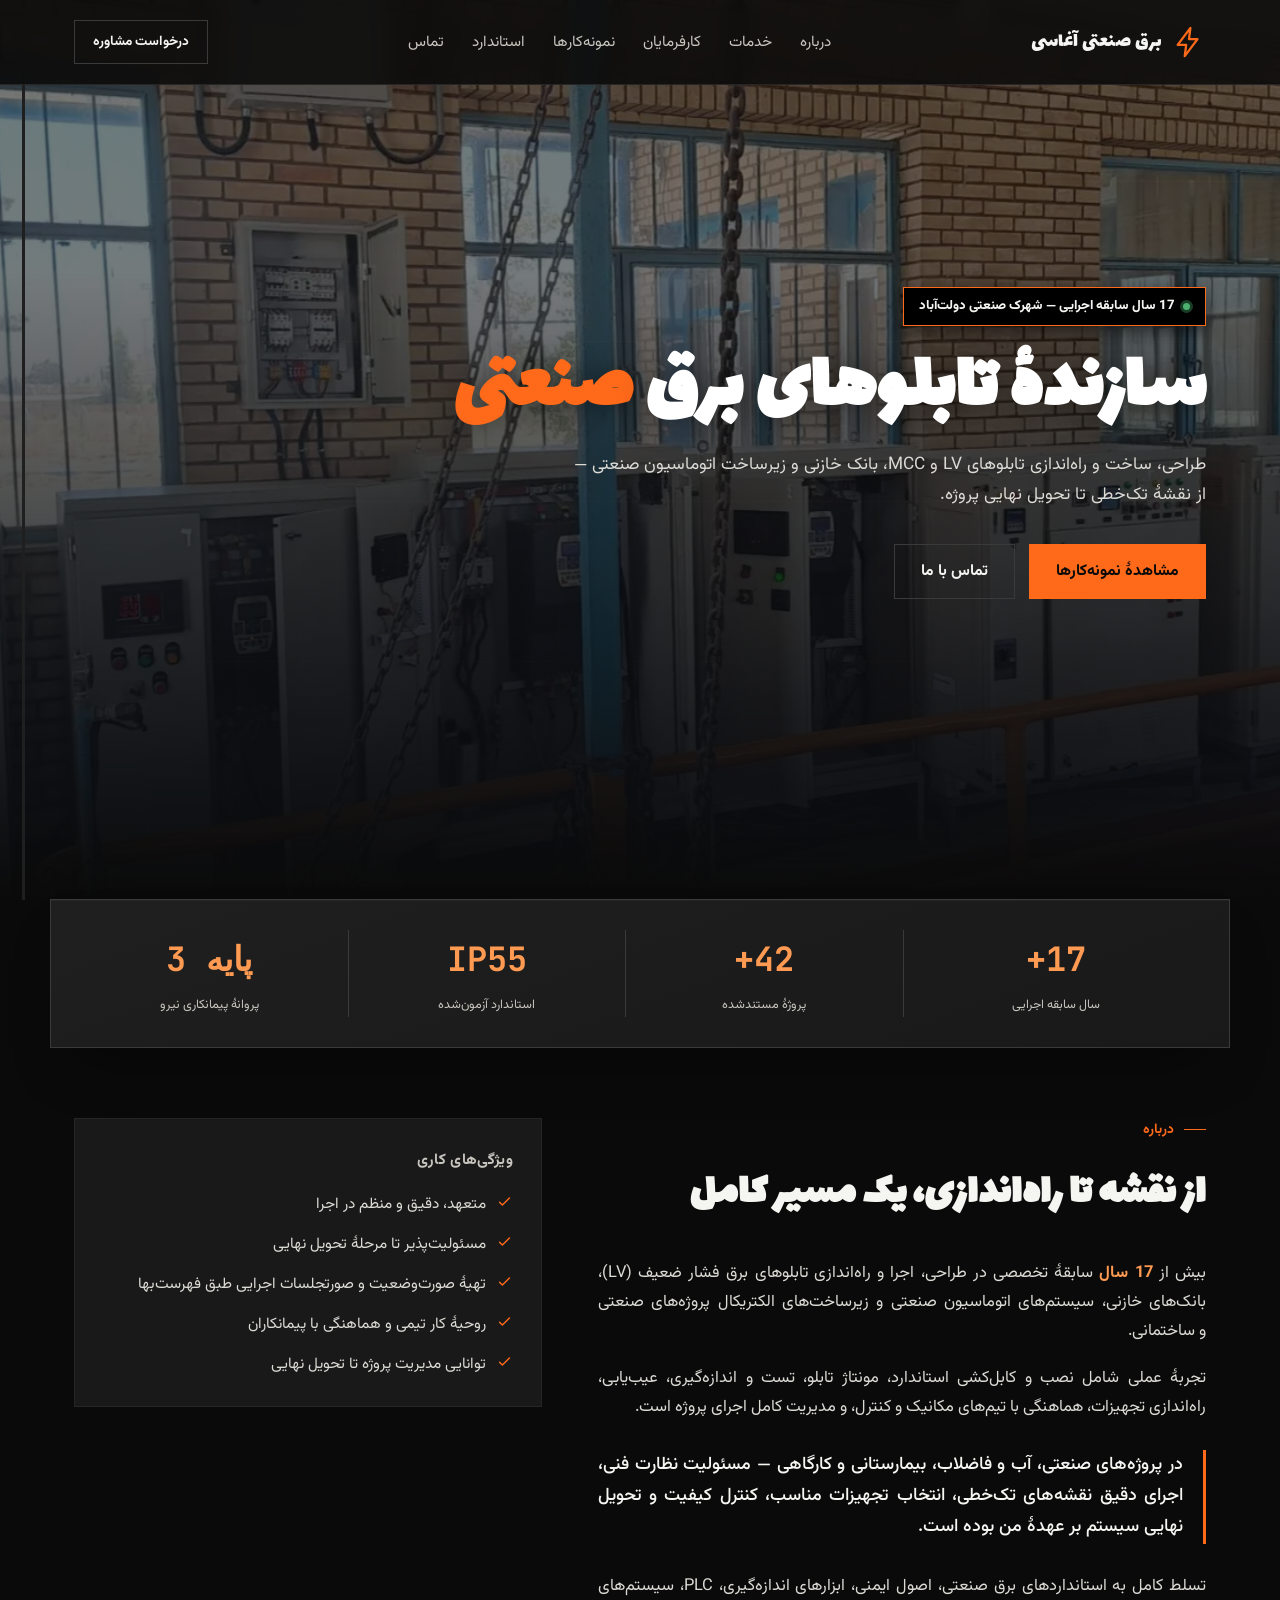
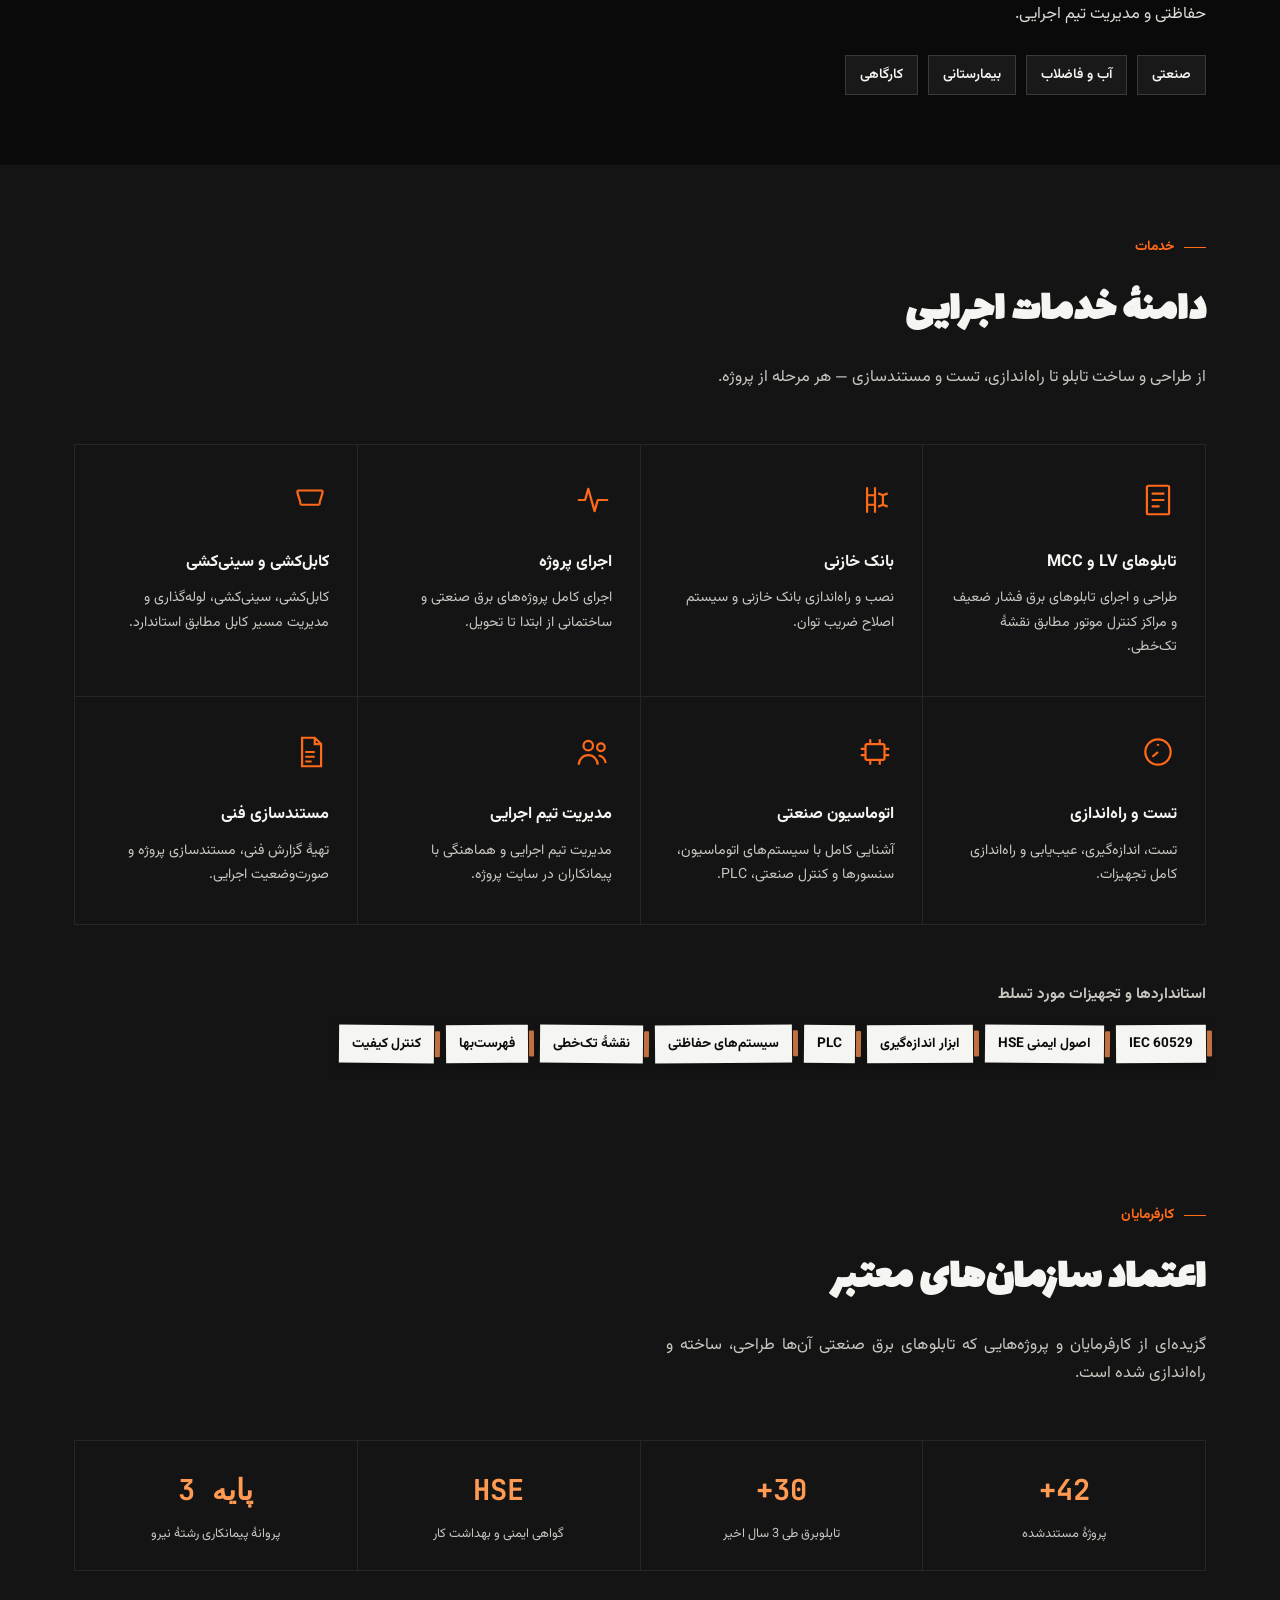
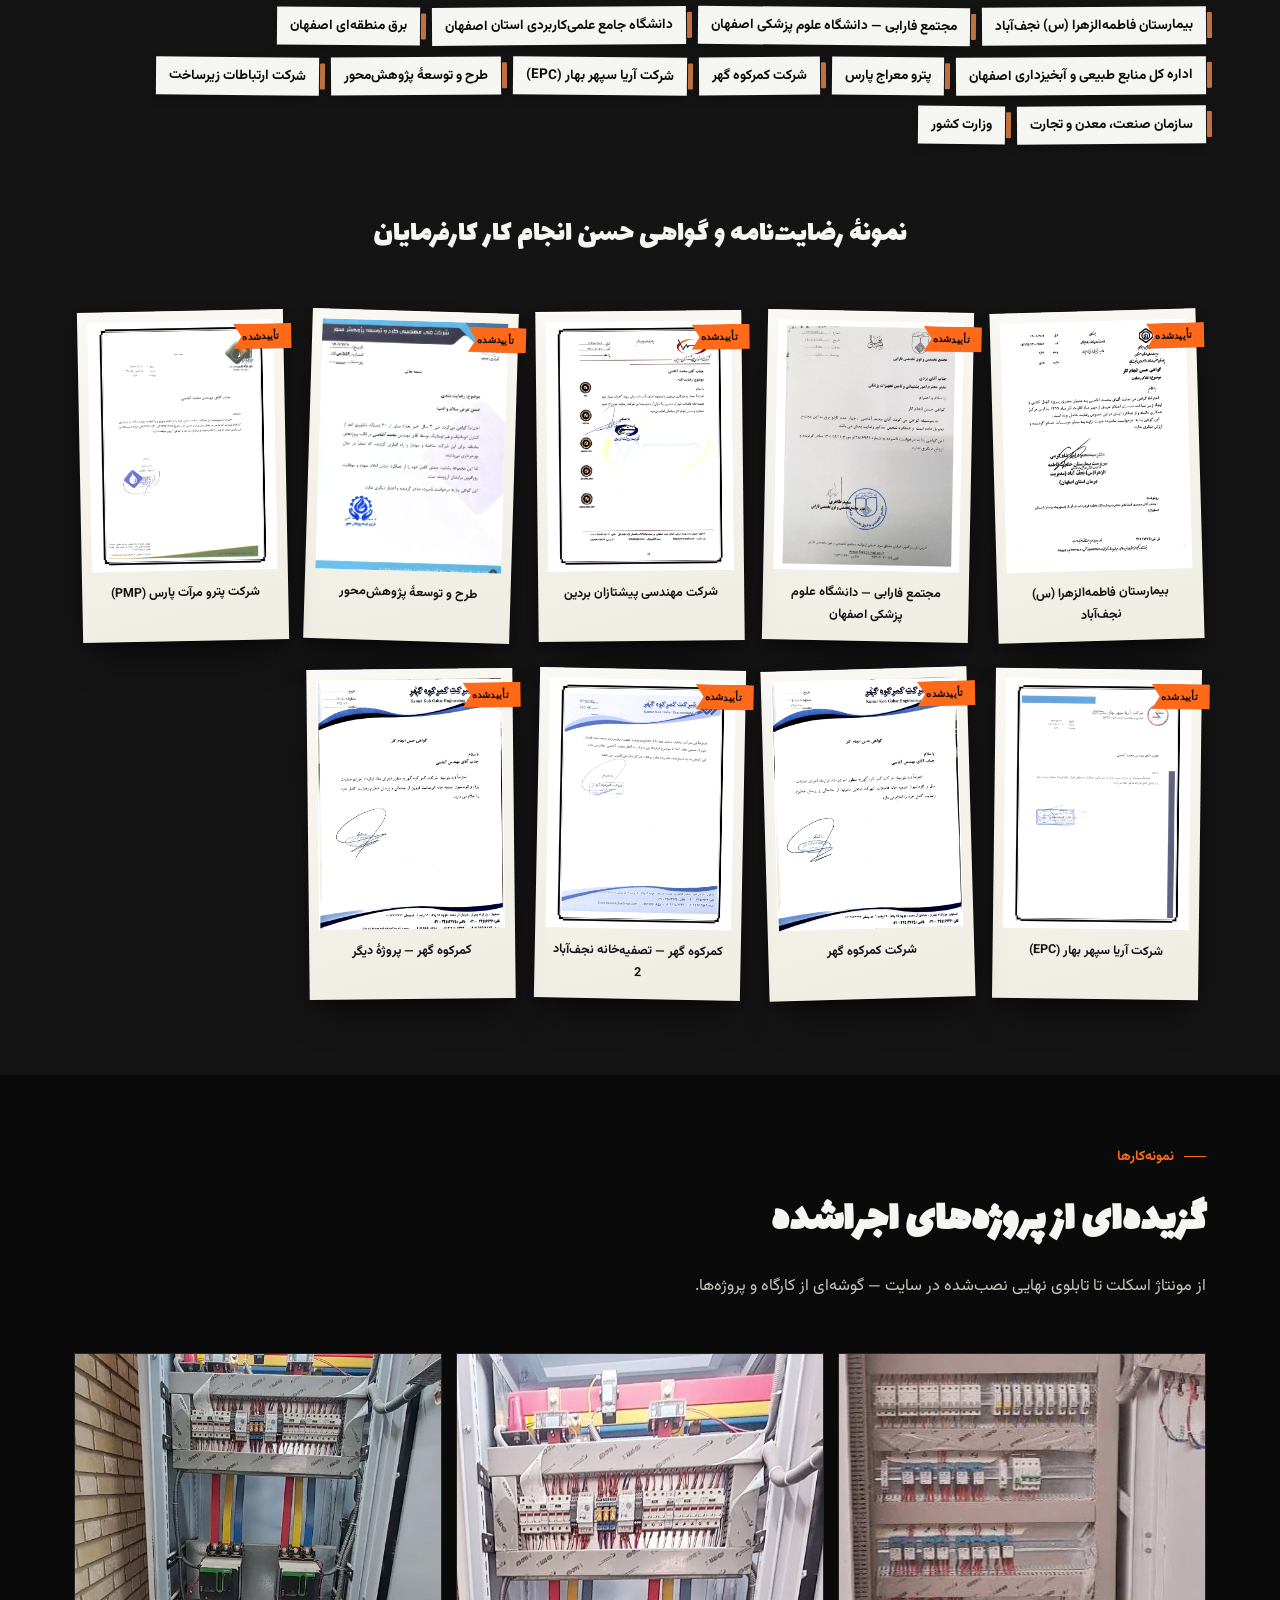
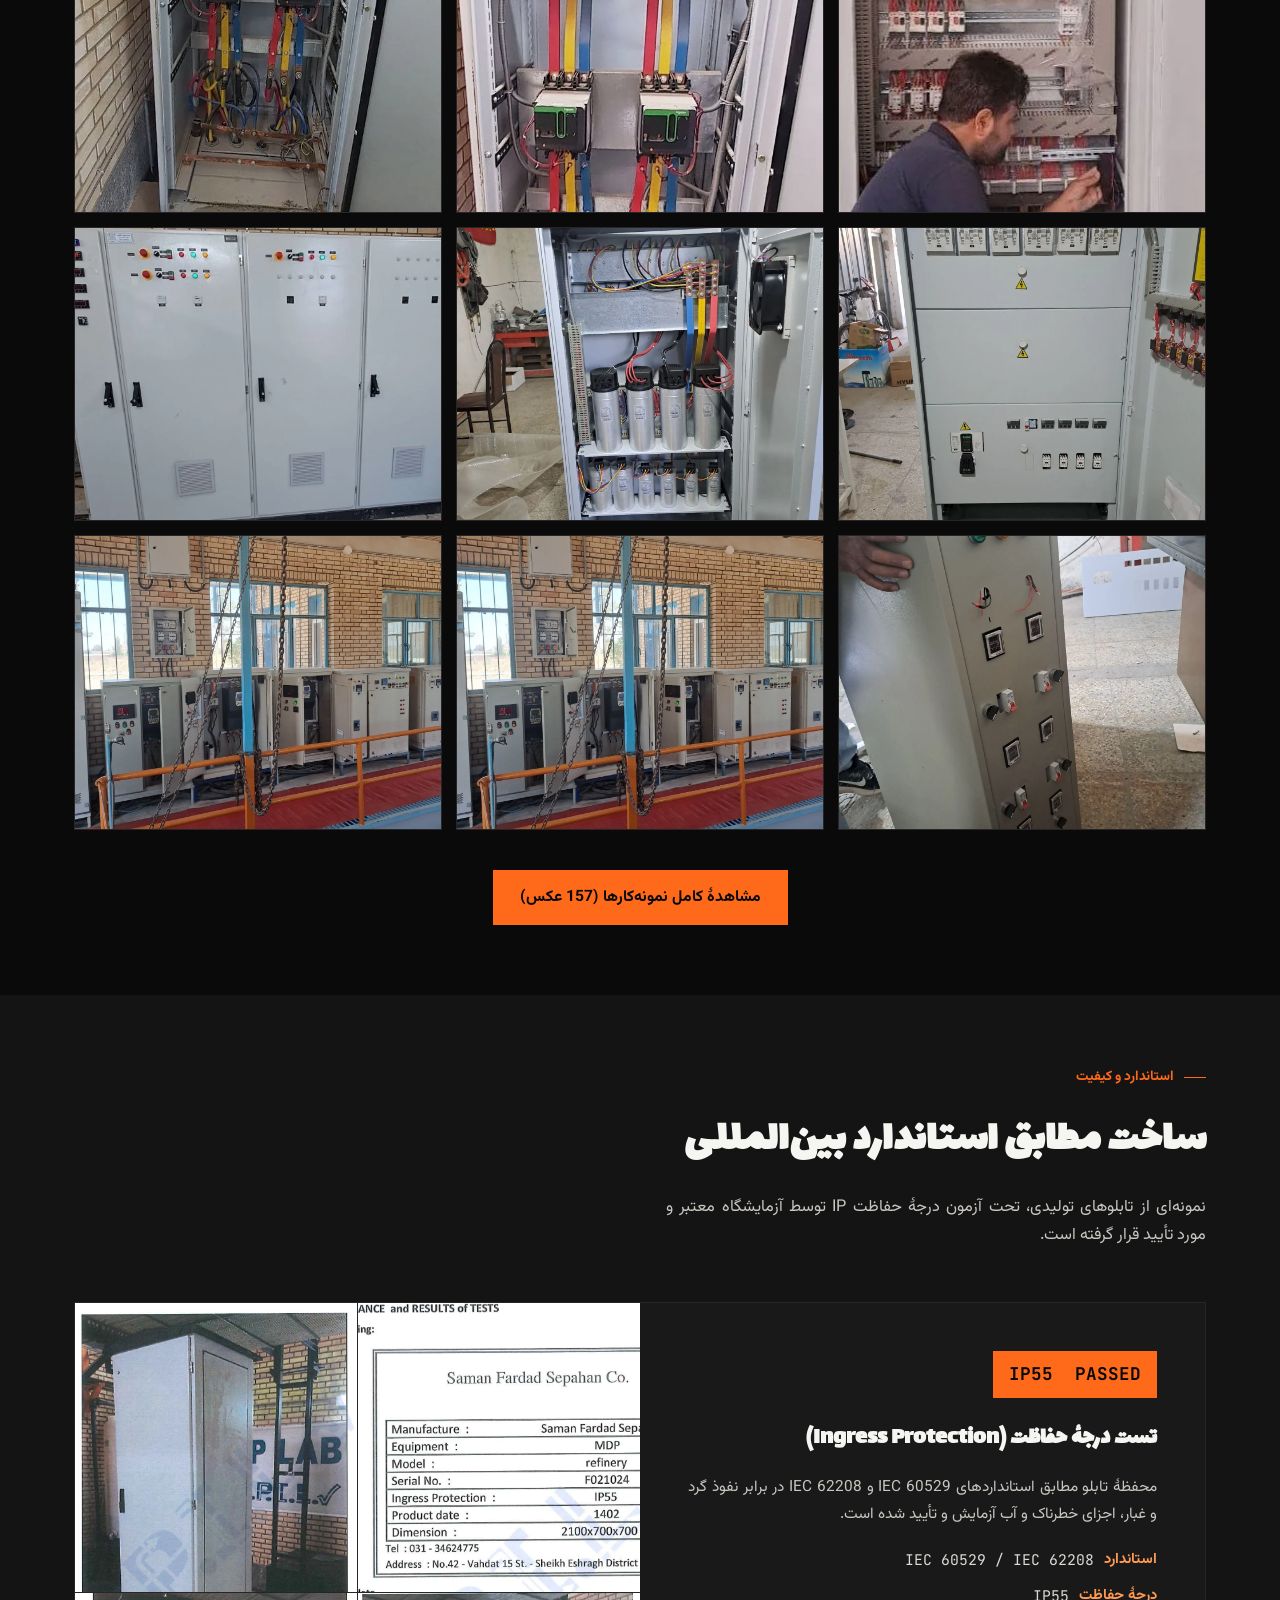
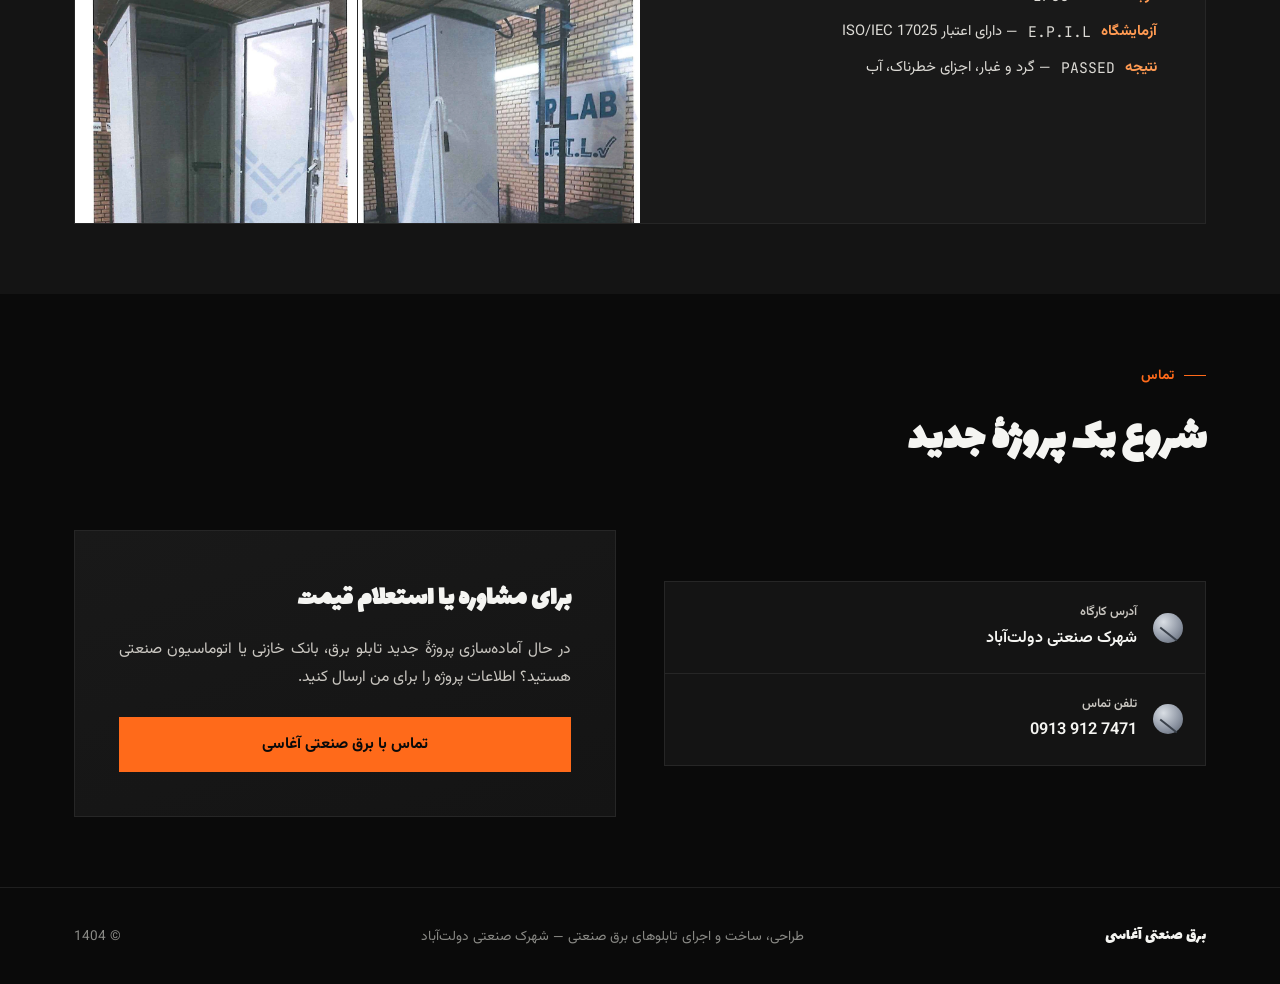
==== index.html @ ada36424 "Add SEO metadata, structured data, robots.txt and sitemap - Keyword-rich titles and descriptions tar" ====
<!doctype html>
<html lang="fa" dir="rtl">
<head>
    <meta charset="utf-8">
    <title>سازنده تابلو برق صنعتی در اصفهان | برق صنعتی آغاسی</title>
    <meta name="viewport" content="width=device-width, initial-scale=1"/>
    <meta name="description"
          content="ساخت و اجرای تابلو برق صنعتی LV و MCC، بانک خازنی و اتوماسیون صنعتی در اصفهان — با ۱۷ سال سابقه و گواهی آزمون IP55. مشاوره و استعلام قیمت: ۰۹۱۳۹۱۲۷۴۷۱"/>
    <meta name="keywords" content="تابلو برق صنعتی، ساخت تابلو برق، تابلو برق اصفهان، تابلو LV، تابلو MCC، بانک خازنی، اصلاح ضریب توان، اتوماسیون صنعتی، تابلو ATS، شهرک صنعتی دولت‌آباد"/>
    <meta name="author" content="محمد آغاسی"/>
    <link rel="canonical" href="https://aghasi.resumio.ir/"/>

    <meta property="og:type" content="website"/>
    <meta property="og:locale" content="fa_IR"/>
    <meta property="og:site_name" content="برق صنعتی آغاسی"/>
    <meta property="og:url" content="https://aghasi.resumio.ir/"/>
    <meta property="og:title" content="سازنده تابلو برق صنعتی در اصفهان | برق صنعتی آغاسی"/>
    <meta property="og:description"
          content="ساخت و اجرای تابلو برق صنعتی LV و MCC، بانک خازنی و اتوماسیون صنعتی — ۱۷ سال سابقه، گواهی آزمون IP55، بیش از ۴۰ پروژهٔ اجراشده."/>
    <meta property="og:image" content="https://aghasi.resumio.ir/assets/img/og.jpg"/>
    <meta property="og:image:width" content="1200"/>
    <meta property="og:image:height" content="630"/>
    <meta name="twitter:card" content="summary_large_image"/>
    <meta name="twitter:title" content="سازنده تابلو برق صنعتی در اصفهان | برق صنعتی آغاسی"/>
    <meta name="twitter:description"
          content="ساخت و اجرای تابلو برق صنعتی LV و MCC، بانک خازنی و اتوماسیون صنعتی — ۱۷ سال سابقه، گواهی آزمون IP55."/>
    <meta name="twitter:image" content="https://aghasi.resumio.ir/assets/img/og.jpg"/>
    <link rel="icon" type="image/svg+xml"
          href="data:image/svg+xml,%3Csvg xmlns='http://www.w3.org/2000/svg' viewBox='0 0 24 24'%3E%3Crect width='24' height='24' rx='4' fill='%230b0d10'/%3E%3Cpath d='M13 2 4 14h6l-1 8 9-12h-6l1-8Z' fill='%23f0a800'/%3E%3C/svg%3E">
    <link rel="preconnect" href="https://fonts.googleapis.com">
    <link rel="preconnect" href="https://fonts.gstatic.com" crossorigin>
    <link href="https://fonts.googleapis.com/css2?family=Lalezar&family=Vazirmatn:wght@400;500;600;700;800;900&family=JetBrains+Mono:wght@400;500;700&display=swap"
          rel="stylesheet">
    <link rel="stylesheet" href="assets/css/style.css">
    <script type="application/ld+json">
    {
      "@context": "https://schema.org",
      "@type": "LocalBusiness",
      "@id": "https://aghasi.resumio.ir/#business",
      "name": "برق صنعتی آغاسی",
      "alternateName": "Aghasi Industrial Electrical",
      "description": "طراحی، ساخت و راه‌اندازی تابلوهای برق صنعتی LV و MCC، بانک خازنی و زیرساخت اتوماسیون صنعتی با ۱۷ سال سابقهٔ اجرایی.",
      "url": "https://aghasi.resumio.ir/",
      "image": "https://aghasi.resumio.ir/assets/img/og.jpg",
      "telephone": "+989139127471",
      "founder": { "@type": "Person", "name": "محمد آغاسی" },
      "address": {
        "@type": "PostalAddress",
        "streetAddress": "شهرک صنعتی دولت‌آباد",
        "addressLocality": "اصفهان",
        "addressRegion": "اصفهان",
        "addressCountry": "IR"
      },
      "areaServed": { "@type": "Country", "name": "ایران" },
      "knowsAbout": [
        "تابلو برق فشار ضعیف (LV)",
        "تابلو مرکز کنترل موتور (MCC)",
        "بانک خازنی و اصلاح ضریب توان",
        "اتوماسیون صنعتی و PLC",
        "کابل‌کشی و سینی‌کشی صنعتی",
        "تست و راه‌اندازی تجهیزات برقی"
      ],
      "hasOfferCatalog": {
        "@type": "OfferCatalog",
        "name": "خدمات برق صنعتی",
        "itemListElement": [
          { "@type": "Offer", "itemOffered": { "@type": "Service", "name": "ساخت تابلو برق LV و MCC" } },
          { "@type": "Offer", "itemOffered": { "@type": "Service", "name": "نصب و راه‌اندازی بانک خازنی" } },
          { "@type": "Offer", "itemOffered": { "@type": "Service", "name": "اجرای پروژه‌های برق صنعتی" } },
          { "@type": "Offer", "itemOffered": { "@type": "Service", "name": "کابل‌کشی و سینی‌کشی صنعتی" } },
          { "@type": "Offer", "itemOffered": { "@type": "Service", "name": "اتوماسیون صنعتی و PLC" } },
          { "@type": "Offer", "itemOffered": { "@type": "Service", "name": "تست، اندازه‌گیری و راه‌اندازی" } }
        ]
      }
    }
    </script>
</head>
<body>
<div class="rail">
    <div class="rail-fill" id="railFill"></div>
</div>
<header class="site-nav">
    <div class="nav-inner">
        <a href="#top" class="brand">
            <svg class="mark" viewBox="0 0 24 24" fill="none" stroke="currentColor" stroke-width="1.6">
                <path d="M13 2 4 14h6l-1 8 9-12h-6l1-8Z" stroke-linejoin="round" stroke-linecap="round"/>
            </svg>
            برق صنعتی آغاسی
        </a>
        <nav class="links" id="navLinks">
            <a href="#about">درباره</a>
            <a href="#services">خدمات</a>
            <a href="#clients">کارفرمایان</a>
            <a href="gallery.html">نمونه‌کارها</a>
            <a href="#cert">استاندارد</a>
            <a href="#contact">تماس</a>
        </nav>
        <a href="#contact" class="btn btn-ghost" style="padding:9px 18px;font-size:0.85rem;">درخواست مشاوره</a>
        <button class="nav-toggle" id="navToggle" aria-label="باز کردن منو" aria-expanded="false">
            <svg viewBox="0 0 24 24" fill="none" stroke="currentColor" stroke-width="2">
                <path d="M4 6h16M4 12h16M4 18h16" stroke-linecap="round"/>
            </svg>
        </button>
    </div>
</header>

<section class="hero">
    <div class="hero-photo" id="heroPhoto" style="background-image:url('assets/img/hero.webp')"></div>
    <div class="hero-circuit"></div>
    <div class="hero-scrim"></div>
    <div class="hero-inner wrap">
        <div class="eyebrow"><span class="status-dot"></span> 17 سال سابقه اجرایی — شهرک صنعتی دولت‌آباد</div>
        <h1 class="hero-title">سازندهٔ تابلوهای برق <span>صنعتی</span></h1>
        <p class="hero-sub">طراحی، ساخت و راه‌اندازی تابلوهای LV و MCC، بانک خازنی و زیرساخت اتوماسیون صنعتی — از نقشهٔ
            تک‌خطی تا تحویل نهایی پروژه.</p>
        <div class="hero-cta">
            <a href="#gallery" class="btn btn-primary">مشاهدهٔ نمونه‌کارها</a>
            <a href="#contact" class="btn btn-ghost">تماس با ما</a>
        </div>
    </div>
</section>

<div class="nameplate-section wrap">
    <div class="nameplate reveal">
        <div class="np-item">
            <div class="np-value">17+</div>
            <div class="np-label">سال سابقه اجرایی</div>
        </div>
        <div class="np-item">
            <div class="np-value">42+</div>
            <div class="np-label">پروژهٔ مستندشده</div>
        </div>
        <div class="np-item">
            <div class="np-value">IP55</div>
            <div class="np-label">استاندارد آزمون‌شده</div>
        </div>
        <div class="np-item">
            <div class="np-value">پایه 3</div>
            <div class="np-label">پروانهٔ پیمانکاری نیرو</div>
        </div>
    </div>
</div>

<section id="about">
    <div class="wrap about-grid">
        <div class="about-body reveal">
            <div class="section-head" style="margin-bottom:28px;">
                <div class="kicker">درباره</div>
                <h2 class="section-title">از نقشه تا راه‌اندازی، یک مسیر کامل</h2>
            </div>
            <p>بیش از <strong>17 سال</strong> سابقهٔ تخصصی در طراحی، اجرا و راه‌اندازی تابلوهای برق فشار ضعیف (LV)،
                بانک‌های خازنی، سیستم‌های اتوماسیون صنعتی و زیرساخت‌های الکتریکال پروژه‌های صنعتی و ساختمانی.</p>
            <p>تجربهٔ عملی شامل نصب و کابل‌کشی استاندارد، مونتاژ تابلو، تست و اندازه‌گیری، عیب‌یابی، راه‌اندازی تجهیزات،
                هماهنگی با تیم‌های مکانیک و کنترل، و مدیریت کامل اجرای پروژه است.</p>
            <div class="pull-quote">در پروژه‌های صنعتی، آب و فاضلاب، بیمارستانی و کارگاهی — مسئولیت نظارت فنی، اجرای
                دقیق نقشه‌های تک‌خطی، انتخاب تجهیزات مناسب، کنترل کیفیت و تحویل نهایی سیستم بر عهدهٔ من بوده است.
            </div>
            <p>تسلط کامل به استانداردهای برق صنعتی، اصول ایمنی، ابزارهای اندازه‌گیری، PLC، سیستم‌های حفاظتی و مدیریت تیم
                اجرایی.</p>
            <div class="domain-tags">
                <span class="domain-tag">صنعتی</span>
                <span class="domain-tag">آب و فاضلاب</span>
                <span class="domain-tag">بیمارستانی</span>
                <span class="domain-tag">کارگاهی</span>
            </div>
        </div>
        <div class="traits-card reveal">
            <h3>ویژگی‌های کاری</h3>
            <ul class="trait-list">
                <li>
                    <svg viewBox="0 0 24 24" fill="none" stroke="currentColor" stroke-width="2">
                        <path d="M5 13l4 4L19 7" stroke-linecap="round" stroke-linejoin="round"/>
                    </svg>
                    متعهد، دقیق و منظم در اجرا
                </li>
                <li>
                    <svg viewBox="0 0 24 24" fill="none" stroke="currentColor" stroke-width="2">
                        <path d="M5 13l4 4L19 7" stroke-linecap="round" stroke-linejoin="round"/>
                    </svg>
                    مسئولیت‌پذیر تا مرحلهٔ تحویل نهایی
                </li>
                <li>
                    <svg viewBox="0 0 24 24" fill="none" stroke="currentColor" stroke-width="2">
                        <path d="M5 13l4 4L19 7" stroke-linecap="round" stroke-linejoin="round"/>
                    </svg>
                    تهیهٔ صورت‌وضعیت و صورتجلسات اجرایی طبق فهرست‌بها
                </li>
                <li>
                    <svg viewBox="0 0 24 24" fill="none" stroke="currentColor" stroke-width="2">
                        <path d="M5 13l4 4L19 7" stroke-linecap="round" stroke-linejoin="round"/>
                    </svg>
                    روحیهٔ کار تیمی و هماهنگی با پیمانکاران
                </li>
                <li>
                    <svg viewBox="0 0 24 24" fill="none" stroke="currentColor" stroke-width="2">
                        <path d="M5 13l4 4L19 7" stroke-linecap="round" stroke-linejoin="round"/>
                    </svg>
                    توانایی مدیریت پروژه تا تحویل نهایی
                </li>
            </ul>
        </div>
    </div>
</section>

<section id="services" class="alt-bg">
    <div class="wrap">
        <div class="section-head reveal">
            <div class="kicker">خدمات</div>
            <h2 class="section-title">دامنهٔ خدمات اجرایی</h2>
            <p class="section-desc">از طراحی و ساخت تابلو تا راه‌اندازی، تست و مستندسازی — هر مرحله از پروژه.</p>
        </div>
        <div class="services-grid reveal">
            <div class="service-card">
                <svg class="service-icon" viewBox="0 0 24 24" fill="none" stroke="currentColor" stroke-width="1.4">
                    <rect x="5" y="3" width="14" height="18" rx="1"/>
                    <path d="M8 8h8M8 12h8M8 16h5"/>
                </svg>
                <h3>تابلوهای LV و MCC</h3>
                <p>طراحی و اجرای تابلوهای برق فشار ضعیف و مراکز کنترل موتور مطابق نقشهٔ تک‌خطی.</p>
            </div>
            <div class="service-card">
                <svg class="service-icon" viewBox="0 0 24 24" fill="none" stroke="currentColor" stroke-width="1.4">
                    <path d="M7 4v16M12 4v16M7 9h5M7 15h5"/>
                    <path d="M17 9v6M17 9l3-1.2M17 9l-3-1.2M17 15l3 1.2M17 15l-3 1.2"/>
                </svg>
                <h3>بانک خازنی</h3>
                <p>نصب و راه‌اندازی بانک خازنی و سیستم اصلاح ضریب توان.</p>
            </div>
            <div class="service-card">
                <svg class="service-icon" viewBox="0 0 24 24" fill="none" stroke="currentColor" stroke-width="1.4">
                    <path d="M3 12h4l2-7 4 14 2-7h6" stroke-linejoin="round" stroke-linecap="round"/>
                </svg>
                <h3>اجرای پروژه</h3>
                <p>اجرای کامل پروژه‌های برق صنعتی و ساختمانی از ابتدا تا تحویل.</p>
            </div>
            <div class="service-card">
                <svg class="service-icon" viewBox="0 0 24 24" fill="none" stroke="currentColor" stroke-width="1.4">
                    <path d="M4 6h16M4 6c0 4 2 5 2 9M20 6c0 4-2 5-2 9M6 15h12"/>
                </svg>
                <h3>کابل‌کشی و سینی‌کشی</h3>
                <p>کابل‌کشی، سینی‌کشی، لوله‌گذاری و مدیریت مسیر کابل مطابق استاندارد.</p>
            </div>
            <div class="service-card">
                <svg class="service-icon" viewBox="0 0 24 24" fill="none" stroke="currentColor" stroke-width="1.4">
                    <circle cx="12" cy="12" r="8"/>
                    <path d="M12 12 8.5 15M12 7v1"/>
                </svg>
                <h3>تست و راه‌اندازی</h3>
                <p>تست، اندازه‌گیری، عیب‌یابی و راه‌اندازی کامل تجهیزات.</p>
            </div>
            <div class="service-card">
                <svg class="service-icon" viewBox="0 0 24 24" fill="none" stroke="currentColor" stroke-width="1.4">
                    <rect x="6" y="7" width="12" height="10" rx="1"/>
                    <path d="M9 4v3M15 4v3M9 20v-3M15 20v-3M3 10h3M3 14h3M18 10h3M18 14h3"/>
                </svg>
                <h3>اتوماسیون صنعتی</h3>
                <p>آشنایی کامل با سیستم‌های اتوماسیون، سنسورها و کنترل صنعتی، PLC.</p>
            </div>
            <div class="service-card">
                <svg class="service-icon" viewBox="0 0 24 24" fill="none" stroke="currentColor" stroke-width="1.4">
                    <circle cx="9" cy="8" r="3"/>
                    <circle cx="17" cy="9" r="2.4"/>
                    <path d="M3 20c0-3.3 2.7-6 6-6s6 2.7 6 6M15.5 14.2c2.3.3 4 2.2 4.5 4.8"/>
                </svg>
                <h3>مدیریت تیم اجرایی</h3>
                <p>مدیریت تیم اجرایی و هماهنگی با پیمانکاران در سایت پروژه.</p>
            </div>
            <div class="service-card">
                <svg class="service-icon" viewBox="0 0 24 24" fill="none" stroke="currentColor" stroke-width="1.4">
                    <path d="M7 3h8l4 4v14H7z"/>
                    <path d="M15 3v4h4M9 12h6M9 15h6M9 18h4"/>
                </svg>
                <h3>مستندسازی فنی</h3>
                <p>تهیهٔ گزارش فنی، مستندسازی پروژه و صورت‌وضعیت اجرایی.</p>
            </div>
        </div>

        <div style="margin-top:56px;" class="reveal">
            <h3 style="font-size:0.95rem;color:var(--steel-300);margin:0 0 18px;font-weight:700;">استانداردها و تجهیزات
                مورد تسلط</h3>
            <div class="label-row">
                <span class="wire-label">IEC 60529</span>
                <span class="wire-label">اصول ایمنی HSE</span>
                <span class="wire-label">ابزار اندازه‌گیری</span>
                <span class="wire-label">PLC</span>
                <span class="wire-label">سیستم‌های حفاظتی</span>
                <span class="wire-label">نقشهٔ تک‌خطی</span>
                <span class="wire-label">فهرست‌بها</span>
                <span class="wire-label">کنترل کیفیت</span>
            </div>
        </div>
    </div>
</section>

<section id="clients" class="alt-bg">
    <div class="wrap">
        <div class="section-head reveal">
            <div class="kicker">کارفرمایان</div>
            <h2 class="section-title">اعتماد سازمان‌های معتبر</h2>
            <p class="section-desc">گزیده‌ای از کارفرمایان و پروژه‌هایی که تابلوهای برق صنعتی آن‌ها طراحی، ساخته و
                راه‌اندازی شده است.</p>
        </div>
        <div class="client-stats reveal">
            <div class="client-stat"><span class="client-stat-value">42+</span><span class="client-stat-label">پروژهٔ مستندشده</span>
            </div>
            <div class="client-stat"><span class="client-stat-value">30+</span><span class="client-stat-label">تابلوبرق طی 3 سال اخیر</span>
            </div>
            <div class="client-stat"><span class="client-stat-value">HSE</span><span class="client-stat-label">گواهی ایمنی و بهداشت کار</span>
            </div>
            <div class="client-stat"><span class="client-stat-value">پایه 3</span><span class="client-stat-label">پروانهٔ پیمانکاری رشتهٔ نیرو</span>
            </div>
        </div>
        <div class="label-row reveal">
            <span class="wire-label">بیمارستان فاطمه‌الزهرا (س) نجف‌آباد</span>
            <span class="wire-label">مجتمع فارابی — دانشگاه علوم پزشکی اصفهان</span>
            <span class="wire-label">دانشگاه جامع علمی‌کاربردی استان اصفهان</span>
            <span class="wire-label">برق منطقه‌ای اصفهان</span>
            <span class="wire-label">اداره کل منابع طبیعی و آبخیزداری اصفهان</span>
            <span class="wire-label">پترو معراج پارس</span>
            <span class="wire-label">شرکت کمرکوه گهر</span>
            <span class="wire-label">شرکت آریا سپهر بهار (EPC)</span>
            <span class="wire-label">طرح و توسعهٔ پژوهش‌محور</span>
            <span class="wire-label">شرکت ارتباطات زیرساخت</span>
            <span class="wire-label">سازمان صنعت، معدن و تجارت</span>
            <span class="wire-label">وزارت کشور</span>
        </div>
        <div class="letters-heading reveal">نمونهٔ رضایت‌نامه و گواهی حسن انجام کار کارفرمایان</div>
        <div class="letters-strip reveal">
            <a class="letter-card" href="assets/img/letters/l2.webp" target="_blank" rel="noopener"><span
                    class="letter-badge">تأییدشده</span>
                <div class="letter-frame"><img src="assets/img/letters/l2.webp"
                                               alt="گواهی حسن انجام کار بیمارستان فاطمه‌الزهرا (س) نجف‌آباد"
                                               loading="lazy"></div>
                <div class="letter-cap">بیمارستان فاطمه‌الزهرا (س) نجف‌آباد</div>
            </a>
            <a class="letter-card" href="assets/img/letters/l3.webp" target="_blank" rel="noopener"><span
                    class="letter-badge">تأییدشده</span>
                <div class="letter-frame"><img src="assets/img/letters/l3.webp"
                                               alt="گواهی حسن انجام کار مجتمع فارابی - دانشگاه علوم پزشکی اصفهان"
                                               loading="lazy"></div>
                <div class="letter-cap">مجتمع فارابی — دانشگاه علوم پزشکی اصفهان</div>
            </a>
            <a class="letter-card" href="assets/img/letters/l5.webp" target="_blank" rel="noopener"><span
                    class="letter-badge">تأییدشده</span>
                <div class="letter-frame"><img src="assets/img/letters/l5.webp"
                                               alt="رضایت‌نامه شرکت مهندسی پیشتازان بردین" loading="lazy"></div>
                <div class="letter-cap">شرکت مهندسی پیشتازان بردین</div>
            </a>
            <a class="letter-card" href="assets/img/letters/l4.webp" target="_blank" rel="noopener"><span
                    class="letter-badge">تأییدشده</span>
                <div class="letter-frame"><img src="assets/img/letters/l4.webp"
                                               alt="رضایت‌نامه طرح و توسعه پژوهش‌محور - بیش از 30 تابلوبرق در 3 سال"
                                               loading="lazy"></div>
                <div class="letter-cap">طرح و توسعهٔ پژوهش‌محور</div>
            </a>
            <a class="letter-card" href="assets/img/letters/l6.webp" target="_blank" rel="noopener"><span
                    class="letter-badge">تأییدشده</span>
                <div class="letter-frame"><img src="assets/img/letters/l6.webp" alt="رضایت‌نامه شرکت پترو مرآت پارس"
                                               loading="lazy"></div>
                <div class="letter-cap">شرکت پترو مرآت پارس (PMP)</div>
            </a>
            <a class="letter-card" href="assets/img/letters/l7.webp" target="_blank" rel="noopener"><span
                    class="letter-badge">تأییدشده</span>
                <div class="letter-frame"><img src="assets/img/letters/l7.webp" alt="اعلام رضایت شرکت آریا سپهر بهار"
                                               loading="lazy"></div>
                <div class="letter-cap">شرکت آریا سپهر بهار (EPC)</div>
            </a>
            <a class="letter-card" href="assets/img/letters/l0.webp" target="_blank" rel="noopener"><span
                    class="letter-badge">تأییدشده</span>
                <div class="letter-frame"><img src="assets/img/letters/l0.webp"
                                               alt="رضایت‌نامه شرکت کمرکوه گهر - پروژه یک" loading="lazy"></div>
                <div class="letter-cap">شرکت کمرکوه گهر</div>
            </a>
            <a class="letter-card" href="assets/img/letters/l8.webp" target="_blank" rel="noopener"><span
                    class="letter-badge">تأییدشده</span>
                <div class="letter-frame"><img src="assets/img/letters/l8.webp"
                                               alt="رضایت‌نامه شرکت کمرکوه گهر - تصفیه‌خانه نجف‌آباد 2" loading="lazy">
                </div>
                <div class="letter-cap">کمرکوه گهر — تصفیه‌خانه نجف‌آباد 2</div>
            </a>
            <a class="letter-card" href="assets/img/letters/l1.webp" target="_blank" rel="noopener"><span
                    class="letter-badge">تأییدشده</span>
                <div class="letter-frame"><img src="assets/img/letters/l1.webp"
                                               alt="رضایت‌نامه شرکت کمرکوه گهر - پروژه دیگر" loading="lazy"></div>
                <div class="letter-cap">کمرکوه گهر — پروژهٔ دیگر</div>
            </a>
        </div>
    </div>
</section>

<section id="gallery">
    <div class="wrap">
        <div class="section-head reveal">
            <div class="kicker">نمونه‌کارها</div>
            <h2 class="section-title">گزیده‌ای از پروژه‌های اجراشده</h2>
            <p class="section-desc">از مونتاژ اسکلت تا تابلوی نهایی نصب‌شده در سایت — گوشه‌ای از کارگاه و پروژه‌ها.</p>
        </div>
        <div class="gallery-grid reveal">
            <a class="g-item tall" data-cat="process" href="gallery.html"><img src="assets/img/gallery/g002.webp"
                                                                               alt="مونتاژ اسکلت و شاسی تابلو در کارگاه"
                                                                               loading="lazy">
                <div class="g-caption">مونتاژ اسکلت و شاسی تابلو در کارگاه</div>
            </a>
            <a class="g-item tall" data-cat="detail" href="gallery.html"><img src="assets/img/gallery/g013.webp"
                                                                              alt="چیدمان کلید و کنتاکتور در تابلو"
                                                                              loading="lazy">
                <div class="g-caption">چیدمان کلید و کنتاکتور در تابلو</div>
            </a>
            <a class="g-item tall" data-cat="detail" href="gallery.html"><img src="assets/img/gallery/g110.webp"
                                                                              alt="سیم‌بندی دقیق مدار قدرت و فرمان"
                                                                              loading="lazy">
                <div class="g-caption">سیم‌بندی دقیق مدار قدرت و فرمان</div>
            </a>
            <a class="g-item wide" data-cat="detail" href="gallery.html"><img src="assets/img/gallery/g089.webp"
                                                                              alt="ردیف کلیدهای مینیاتوری و رله‌های حفاظتی"
                                                                              loading="lazy">
                <div class="g-caption">ردیف کلیدهای مینیاتوری و رله‌های حفاظتی</div>
            </a>
            <a class="g-item wide" data-cat="capacitor" href="gallery.html"><img src="assets/img/gallery/g087.webp"
                                                                                 alt="بانک خازنی و اصلاح ضریب توان"
                                                                                 loading="lazy">
                <div class="g-caption">بانک خازنی و اصلاح ضریب توان</div>
            </a>
            <a class="g-item wide" data-cat="facade" href="gallery.html"><img src="assets/img/gallery/g108.webp"
                                                                              alt="تابلوی نهایی آماده تحویل"
                                                                              loading="lazy">
                <div class="g-caption">تابلوی نهایی آماده تحویل</div>
            </a>
            <a class="g-item wide" data-cat="facade" href="gallery.html"><img src="assets/img/gallery/g092.webp"
                                                                              alt="نمای بیرونی تابلو با درب بسته"
                                                                              loading="lazy">
                <div class="g-caption">نمای بیرونی تابلو با درب بسته</div>
            </a>
            <a class="g-item wide" data-cat="site" href="gallery.html"><img src="assets/img/gallery/g151.webp"
                                                                            alt="نصب تابلو در سایت پروژه"
                                                                            loading="lazy">
                <div class="g-caption">نصب تابلو در سایت پروژه</div>
            </a>
            <a class="g-item wide" data-cat="site" href="gallery.html"><img src="assets/img/gallery/g096.webp"
                                                                            alt="راه‌اندازی تابلو در محل نصب"
                                                                            loading="lazy">
                <div class="g-caption">راه‌اندازی تابلو در محل نصب</div>
            </a>
        </div>
        <div class="gallery-preview-foot reveal">
            <a href="gallery.html" class="btn btn-primary">مشاهدهٔ کامل نمونه‌کارها (157 عکس)</a>
        </div>
    </div>
</section>

<section id="cert" class="alt-bg">
    <div class="wrap">
        <div class="section-head reveal">
            <div class="kicker">استاندارد و کیفیت</div>
            <h2 class="section-title">ساخت مطابق استاندارد بین‌المللی</h2>
            <p class="section-desc">نمونه‌ای از تابلوهای تولیدی، تحت آزمون درجهٔ حفاظت IP توسط آزمایشگاه معتبر و مورد
                تأیید قرار گرفته است.</p>
        </div>
        <div class="cert-panel reveal">
            <div class="cert-copy">
                <div class="cert-badge">IP55 &nbsp;PASSED</div>
                <h3>تست درجهٔ حفاظت (Ingress Protection)</h3>
                <p>محفظهٔ تابلو مطابق استانداردهای IEC 60529 و IEC 62208 در برابر نفوذ گرد و غبار، اجزای خطرناک و آب
                    آزمایش و تأیید شده است.</p>
                <ul class="cert-list">
                    <li><b>استاندارد</b> <span class="mono">IEC 60529 / IEC 62208</span></li>
                    <li><b>درجهٔ حفاظت</b> <span class="mono">IP55</span></li>
                    <li><b>آزمایشگاه</b> <span class="mono">E.P.I.L</span> — دارای اعتبار ISO/IEC 17025</li>
                    <li><b>نتیجه</b> <span class="mono">PASSED</span> — گرد و غبار، اجزای خطرناک، آب</li>
                </ul>
            </div>
            <div class="cert-imgs cert-imgs-4">
                <img src="assets/img/cert/cert_marking.webp" alt="پلاک مشخصات فنی تابلوی تست‌شده" loading="lazy">
                <img src="assets/img/cert/cert_fig1.webp" alt="نمونهٔ تابلو پیش از آزمون (EUT)" loading="lazy">
                <img src="assets/img/cert/cert_fig3.webp" alt="آزمون IPX5 - اسپری مستقیم آب روی تابلو" loading="lazy">
                <img src="assets/img/cert/cert_fig4.webp" alt="بازرسی داخل تابلو پس از آزمون IPX5" loading="lazy">
            </div>
        </div>
    </div>
</section>

<section id="contact">
    <div class="wrap">
        <div class="section-head reveal">
            <div class="kicker">تماس</div>
            <h2 class="section-title">شروع یک پروژهٔ جدید</h2>
        </div>
        <div class="contact-grid reveal">
            <div class="terminal-block">
                <div class="terminal-row">
                    <div class="terminal-screw"></div>
                    <div>
                        <div class="term-label">آدرس کارگاه</div>
                        <div class="term-value">شهرک صنعتی دولت‌آباد</div>
                    </div>
                </div>
                <div class="terminal-row">
                    <div class="terminal-screw"></div>
                    <div>
                        <div class="term-label">تلفن تماس</div>
                        <a class="term-value" href="tel:+989139127471" dir="ltr">0913 912 7471</a>
                    </div>
                </div>
            </div>
            <div class="cta-box">
                <h3>برای مشاوره یا استعلام قیمت</h3>
                <p>در حال آماده‌سازی پروژهٔ جدید تابلو برق، بانک خازنی یا اتوماسیون صنعتی هستید؟ اطلاعات پروژه را برای
                    من ارسال کنید.</p>
                <a href="tel:+989139127471" class="btn btn-primary" style="width:100%;justify-content:center;">تماس با برق صنعتی آغاسی</a>
            </div>
        </div>
    </div>
</section>

<footer>
    <div class="wrap footer-inner">
        <span class="brand" style="font-family:var(--font-display);">برق صنعتی آغاسی</span>
        <span>طراحی، ساخت و اجرای تابلوهای برق صنعتی — شهرک صنعتی دولت‌آباد</span>
        <span>© 1404</span>
    </div>
</footer>

<script src="assets/js/site.js"></script>
</body>
</html>
---- assets/css/style.css ----
:root{
    --graphite-950:#0a0a0a;
    --graphite-900:#141414;
    --graphite-850:#191919;
    --graphite-800:#1f1f1f;
    --graphite-700:#262626;
    --graphite-600:#3a3a3a;
    --steel-400:#8a8a86;
    --steel-300:#c9c6c0;
    --steel-200:#dcdad5;
    --steel-100:#f5f5f2;
    --amber-600:#d9560f;
    --amber-500:#ff6a1a;
    --amber-300:#ff9a52;
    --copper-500:#c1703f;
    --copper-300:#e0a679;
    --red-500:#d94f4f;
    --green-500:#4caf6d;
    --radius-sm:0px;
    --radius-md:0px;
    --font-display:'Lalezar', 'Vazirmatn', sans-serif;
    --font-body:'Vazirmatn', 'Segoe UI', Tahoma, sans-serif;
    --font-mono:'JetBrains Mono', ui-monospace, monospace;
  }

  *{box-sizing:border-box;}
  html{scroll-behavior:smooth;direction:rtl;}
  body{
    margin:0;
    background:var(--graphite-950);
    color:var(--steel-100);
    font-family:var(--font-body);
    line-height:1.75;
    -webkit-font-smoothing:antialiased;
    direction:rtl;
    text-align:right;
  }
  img{max-width:100%;display:block;}
  a{color:inherit;}
  ::selection{background:var(--amber-500);color:var(--graphite-950);}

  @media (prefers-reduced-motion: reduce){
    *{animation-duration:0.001ms !important; animation-iteration-count:1 !important; transition-duration:0.001ms !important; scroll-behavior:auto !important;}
  }

  /* background blueprint grid texture */
  .grid-bg{
    background-image:
      linear-gradient(var(--graphite-800) 1px, transparent 1px),
      linear-gradient(90deg, var(--graphite-800) 1px, transparent 1px);
    background-size:42px 42px;
    background-position:center;
  }

  .wrap{max-width:1180px;margin:0 auto;padding-inline:24px;}

  /* ---------- nav ---------- */
  header.site-nav{
    position:fixed;inset-inline:0;top:0;z-index:50;
    backdrop-filter:blur(10px);
    background:rgba(11,13,16,0.72);
    border-bottom:1px solid var(--graphite-700);
  }
  .nav-inner{
    max-width:1180px;margin:0 auto;padding:14px 24px;
    display:flex;align-items:center;justify-content:space-between;gap:16px;
  }
  .brand{display:flex;align-items:center;gap:10px;font-family:var(--font-display);font-size:1.3rem;letter-spacing:0.5px;color:var(--steel-100);text-decoration:none;}
  .brand .mark{width:34px;height:34px;flex:none;color:var(--amber-500);}
  .status-dot{width:7px;height:7px;border-radius:50%;background:var(--green-500);box-shadow:0 0 0 3px rgba(76,175,109,0.18);animation:pulse-dot 2.4s ease-in-out infinite;}
  @keyframes pulse-dot{0%,100%{opacity:1;}50%{opacity:0.35;}}
  nav.links{display:flex;gap:28px;font-size:0.95rem;color:var(--steel-300);}
  nav.links a{text-decoration:none;transition:color .2s;}
  nav.links a:hover{color:var(--amber-400,var(--amber-500));}
  .nav-toggle{
    display:none;flex:none;width:38px;height:38px;align-items:center;justify-content:center;
    background:transparent;border:1px solid var(--graphite-600);border-radius:2px;color:var(--steel-100);cursor:pointer;
  }
  .nav-toggle svg{width:18px;height:18px;}
  @media (max-width:760px){
    nav.links{
      display:flex;flex-direction:column;gap:0;position:fixed;inset-inline:0;top:63px;
      background:rgba(11,13,16,0.98);border-bottom:1px solid var(--graphite-700);
      max-height:0;overflow:hidden;transition:max-height .3s ease;
    }
    nav.links.open{max-height:70vh;overflow-y:auto;}
    nav.links a{padding:14px 24px;border-top:1px solid var(--graphite-800);}
    .nav-toggle{display:flex;}
    .nav-inner .btn-ghost{display:none;}
  }

  /* ---------- hero ---------- */
  .hero{
    position:relative;min-height:100svh;display:flex;align-items:center;
    padding-top:120px;overflow:hidden;
  }
  .hero-photo{
    position:absolute;inset:0;background-size:cover;background-position:center 38%;
    filter:saturate(0.92) contrast(1.02);
  }
  .hero-scrim{
    position:absolute;inset:0;
    background:
      linear-gradient(180deg, rgba(11,13,16,0.55) 0%, rgba(11,13,16,0.55) 30%, rgba(11,13,16,0.94) 88%, var(--graphite-950) 100%);
  }
  .hero-inner{position:relative;z-index:2;width:100%;padding-bottom:64px;}
  .eyebrow{
    display:inline-flex;align-items:center;gap:8px;
    font-family:var(--font-body);font-weight:800;font-size:0.82rem;
    color:var(--steel-100);
    border:1px solid var(--amber-500);background:#000;
    box-shadow:0 6px 18px rgba(0,0,0,0.55);
    padding:7px 15px;border-radius:2px;margin-bottom:22px;
  }
  .eyebrow .status-dot{box-shadow:0 0 0 3px rgba(76,175,109,0.35);}
  h1.hero-title{
    font-family:var(--font-display);
    font-size:clamp(2.6rem, 7vw, 5rem);
    line-height:1.05;margin:0 0 18px;color:#fff;text-wrap:balance;
    text-shadow:0 2px 30px rgba(0,0,0,0.4);
  }
  h1.hero-title span{color:var(--amber-500);}
  .hero-sub{
    max-width:640px;font-size:1.08rem;color:var(--steel-200);margin:0 0 34px;text-wrap:pretty;
  }
  .hero-cta{display:flex;gap:14px;flex-wrap:wrap;align-items:center;}
  .btn{
    display:inline-flex;align-items:center;gap:8px;
    font-family:var(--font-body);font-weight:700;font-size:0.98rem;
    padding:13px 26px;border-radius:2px;text-decoration:none;
    transition:transform .18s ease, box-shadow .18s ease, background .18s ease;
    border:1px solid transparent;
  }
  .btn-primary{background:var(--amber-500);color:var(--graphite-950);}
  .btn-primary:hover{background:var(--amber-300);transform:translateY(-1px);box-shadow:0 8px 24px rgba(240,168,0,0.25);}
  .btn-ghost{border-color:var(--graphite-600);color:var(--steel-100);}
  .btn-ghost:hover{border-color:var(--amber-500);color:var(--amber-300);}

  /* scroll rail */
  .rail{
    position:fixed;inset-inline-end:22px;top:0;bottom:0;width:3px;z-index:40;
    background:var(--graphite-800);pointer-events:none;
  }
  .rail-fill{position:absolute;top:0;inset-inline:0;width:100%;height:0%;background:linear-gradient(var(--amber-600),var(--amber-500));}
  @media (max-width:900px){.rail{display:none;}}

  /* ---------- nameplate stats ---------- */
  .nameplate-section{padding:0 0 0;margin-top:-1px;position:relative;z-index:3;}
  .nameplate{
    background:linear-gradient(160deg, var(--graphite-800), var(--graphite-850));
    border:1px solid var(--graphite-600);
    border-radius:4px;
    padding:30px clamp(20px,4vw,48px);
    display:grid;grid-template-columns:repeat(4,1fr);gap:28px;
    position:relative;
    box-shadow:0 30px 60px -30px rgba(0,0,0,0.6), inset 0 1px 0 rgba(255,255,255,0.03);
  }
  .nameplate::before, .nameplate::after,
  .rivets{position:absolute;inset:10px;pointer-events:none;}
  .rivets i{position:absolute;width:6px;height:6px;border-radius:50%;background:radial-gradient(circle at 35% 35%, #6a7280, #232830);}
  .rivets i:nth-child(1){top:0;inset-inline-start:0;}
  .rivets i:nth-child(2){top:0;inset-inline-end:0;}
  .rivets i:nth-child(3){bottom:0;inset-inline-start:0;}
  .rivets i:nth-child(4){bottom:0;inset-inline-end:0;}
  .np-item{text-align:center;border-inline-start:1px solid var(--graphite-600);padding-inline-start:28px;}
  .np-item:first-child{border-inline-start:none;padding-inline-start:0;}
  .np-value{font-family:var(--font-mono);font-weight:700;font-size:clamp(1.5rem,3vw,2.1rem);color:var(--amber-300);font-variant-numeric:tabular-nums;}
  .np-label{font-size:0.78rem;color:var(--steel-300);margin-top:6px;}
  @media (max-width:760px){
    .nameplate{grid-template-columns:repeat(2,1fr);row-gap:24px;}
    .np-item:nth-child(3){border-inline-start:none;}
  }

  /* ---------- generic section ---------- */
  section{padding:96px 0;position:relative;}
  @media (max-width:760px){section{padding:64px 0;} .section-head{margin-bottom:34px;}}
  .section-head{max-width:680px;margin-bottom:52px;}
  .kicker{
    font-family:var(--font-body);font-weight:700;font-size:0.86rem;
    color:var(--amber-500);display:flex;align-items:center;gap:10px;margin-bottom:14px;
  }
  .kicker::before{content:'';width:22px;height:1px;background:var(--amber-500);}
  h2.section-title{
    font-family:var(--font-display);font-size:clamp(1.9rem,3.6vw,2.7rem);
    margin:0;color:var(--steel-100);text-wrap:balance;font-weight:400;
  }
  .section-desc{color:var(--steel-300);margin-top:14px;font-size:1.02rem;max-width:60ch;text-align:justify;}

  .alt-bg{background:var(--graphite-900);}

  /* ---------- about ---------- */
  .about-grid{display:grid;grid-template-columns:1.3fr 1fr;gap:56px;align-items:start;}
  @media (max-width:860px){.about-grid{grid-template-columns:1fr;gap:32px;}}
  .about-body p{color:var(--steel-200);font-size:1.03rem;margin:0 0 18px;text-wrap:pretty;text-align:justify;}
  .about-body strong{color:var(--amber-300);font-weight:700;}
  .pull-quote{
    border-inline-start:3px solid var(--amber-500);
    padding-inline-start:20px;margin:28px 0;color:var(--steel-100);
    font-size:1.12rem;font-weight:500;text-align:justify;
  }
  .domain-tags{display:flex;flex-wrap:wrap;gap:10px;margin-top:26px;}
  .domain-tag{
    font-family:var(--font-body);font-weight:600;font-size:0.86rem;color:var(--steel-100);
    border:1px solid var(--graphite-600);padding:7px 14px;border-radius:2px;background:var(--graphite-850);
  }
  .traits-card{
    background:var(--graphite-850);border:1px solid var(--graphite-700);border-radius:4px;padding:28px;
  }
  .traits-card h3{font-family:var(--font-body);font-size:0.95rem;color:var(--steel-300);margin:0 0 18px;font-weight:700;letter-spacing:0.02em;}
  .trait-list{list-style:none;margin:0;padding:0;display:flex;flex-direction:column;gap:13px;}
  .trait-list li{display:flex;align-items:flex-start;gap:10px;font-size:0.96rem;color:var(--steel-200);}
  .trait-list svg{flex:none;width:17px;height:17px;color:var(--amber-500);margin-top:2px;}

  /* ---------- services ---------- */
  .services-grid{display:grid;grid-template-columns:repeat(4,1fr);gap:1px;background:var(--graphite-700);border:1px solid var(--graphite-700);}
  .service-card{
    background:var(--graphite-900);padding:30px 24px;transition:background .2s;
  }
  .service-card:hover{background:var(--graphite-850);}
  .service-icon{width:38px;height:38px;color:var(--amber-500);margin-bottom:18px;}
  .service-card h3{font-size:1.02rem;margin:0 0 10px;color:var(--steel-100);font-weight:700;}
  .service-card p{font-size:0.88rem;color:var(--steel-300);margin:0;}
  @media (max-width:980px){.services-grid{grid-template-columns:repeat(2,1fr);}}
  @media (max-width:560px){.services-grid{grid-template-columns:1fr;}}

  /* ---------- standards / wire labels ---------- */
  .label-row{display:flex;flex-wrap:wrap;gap:12px;}
  .wire-label{
    font-family:var(--font-body);font-size:0.85rem;
    background:var(--steel-100);color:var(--graphite-950);
    padding:7px 13px;border-radius:1px;font-weight:700;
    box-shadow:0 4px 10px rgba(0,0,0,0.25);
    position:relative;transform:rotate(-0.4deg);
  }
  .wire-label:nth-child(even){transform:rotate(0.5deg);}
  .wire-label::before{
    content:'';position:absolute;inset-inline-start:-6px;top:50%;translate:0 -50%;
    width:5px;height:70%;background:var(--copper-500);border-radius:1px;
  }

  /* ---------- gallery ---------- */
  .filter-bar{display:flex;flex-wrap:wrap;gap:10px;margin-bottom:36px;}
  .filter-btn{
    font-family:var(--font-body);font-weight:600;font-size:0.88rem;
    background:transparent;border:1px solid var(--graphite-600);color:var(--steel-300);
    padding:9px 18px;border-radius:2px;cursor:pointer;transition:all .18s;
  }
  .filter-btn:hover{border-color:var(--amber-500);color:var(--amber-300);}
  .filter-btn.active{background:var(--amber-500);border-color:var(--amber-500);color:var(--graphite-950);}

  .gallery-grid{
    display:grid;grid-template-columns:repeat(3,1fr);gap:14px;
  }
  @media (max-width:900px){.gallery-grid{grid-template-columns:repeat(2,1fr);}}
  @media (max-width:560px){.gallery-grid{grid-template-columns:1fr;}}

  .g-item{
    position:relative;overflow:hidden;border-radius:3px;cursor:zoom-in;display:block;
    background:var(--graphite-850);border:1px solid var(--graphite-700);
    aspect-ratio:4/5;
  }
  .g-item.tall{aspect-ratio:4/5;}
  .g-item.wide{aspect-ratio:5/4;}
  .g-item img{width:100%;height:100%;object-fit:cover;transition:transform .5s cubic-bezier(.2,.7,.3,1), filter .4s;filter:saturate(0.94);}
  .g-item:hover img{transform:scale(1.055);filter:saturate(1.05);}
  .g-caption{
    position:absolute;inset-inline:0;bottom:0;padding:14px 14px 12px;
    background:linear-gradient(0deg, rgba(11,13,16,0.92), rgba(11,13,16,0));
    font-size:0.82rem;color:var(--steel-100);
    opacity:0;transform:translateY(6px);transition:opacity .25s, transform .25s;
  }
  .g-item:hover .g-caption{opacity:1;transform:translateY(0);}
  .g-stamp{
    position:absolute;top:10px;inset-inline-end:10px;
    width:52px;height:52px;border-radius:50%;
    border:1.5px dashed rgba(240,168,0,0.75);
    display:flex;align-items:center;justify-content:center;
    font-family:var(--font-body);font-weight:700;font-size:0.6rem;color:var(--amber-300);
    text-align:center;line-height:1.2;rotate:-10deg;background:rgba(11,13,16,0.35);backdrop-filter:blur(2px);
    opacity:0;transition:opacity .25s;
  }
  .g-item[data-cat="capacitor"] .g-stamp{opacity:1;}

  .gallery-more{
    text-align:center;margin-top:40px;color:var(--steel-300);font-size:0.9rem;
  }

  /* lightbox */
  .lightbox{
    position:fixed;inset:0;z-index:100;background:rgba(6,7,9,0.94);
    display:none;align-items:center;justify-content:center;padding:5vh 4vw;
    backdrop-filter:blur(4px);
  }
  .lightbox.open{display:flex;}
  .lightbox figure{margin:0;max-width:min(1000px,92vw);max-height:88vh;}
  .lightbox img{max-height:78vh;width:auto;margin:0 auto;border:1px solid var(--graphite-700);}
  .lightbox figcaption{color:var(--steel-200);text-align:center;margin-top:14px;font-size:0.92rem;}
  .lb-close, .lb-prev, .lb-next{
    position:absolute;background:var(--graphite-850);border:1px solid var(--graphite-600);color:var(--steel-100);
    width:44px;height:44px;border-radius:50%;display:flex;align-items:center;justify-content:center;cursor:pointer;
  }
  .lb-close:hover, .lb-prev:hover, .lb-next:hover{border-color:var(--amber-500);color:var(--amber-300);}
  .lb-close{top:24px;inset-inline-end:24px;}
  .lb-prev{top:50%;inset-inline-start:18px;translate:0 -50%;}
  .lb-next{top:50%;inset-inline-end:18px;translate:0 -50%;}
  @media (max-width:700px){.lb-prev,.lb-next{display:none;}}

  /* ---------- certification ---------- */
  .cert-panel{
    display:grid;grid-template-columns:1fr 1fr;gap:0;
    border:1px solid var(--graphite-700);border-radius:4px;overflow:hidden;background:var(--graphite-850);
  }
  .cert-copy{padding:clamp(24px,4vw,48px);}
  .cert-badge{
    display:inline-flex;align-items:center;gap:10px;
    font-family:var(--font-mono);font-weight:700;font-size:1.1rem;color:var(--graphite-950);
    background:var(--amber-500);padding:8px 16px;border-radius:2px;margin-bottom:20px;
  }
  .cert-copy h3{font-family:var(--font-display);font-weight:400;font-size:1.5rem;margin:0 0 14px;}
  .cert-copy p{color:var(--steel-300);font-size:0.96rem;margin:0 0 12px;text-align:justify;}
  .cert-list{list-style:none;margin:20px 0 0;padding:0;display:flex;flex-direction:column;gap:10px;}
  .cert-list li{display:flex;gap:10px;font-size:0.92rem;color:var(--steel-200);font-family:var(--font-body);}
  .cert-list li b{color:var(--amber-300);font-weight:700;flex:none;white-space:nowrap;}
  .cert-list li .mono{font-family:var(--font-mono);}
  .cert-imgs{display:grid;grid-template-rows:1fr 1fr;gap:1px;background:var(--graphite-700);height:460px;align-self:stretch;}
  .cert-imgs img{width:100%;height:100%;object-fit:cover;display:block;}
  .cert-imgs-4{grid-template-columns:1fr 1fr;grid-template-rows:1fr 1fr;height:520px;}
  @media (max-width:820px){.cert-panel{grid-template-columns:1fr;}.cert-imgs{grid-template-columns:1fr 1fr;grid-template-rows:none;height:260px;}.cert-imgs-4{height:340px;}}

  /* ---------- contact ---------- */
  .contact-grid{display:grid;grid-template-columns:1fr 1fr;gap:48px;align-items:center;}
  .terminal-block{display:flex;flex-direction:column;gap:1px;background:var(--graphite-700);border:1px solid var(--graphite-700);border-radius:4px;overflow:hidden;}
  .terminal-row{display:flex;align-items:center;gap:16px;background:var(--graphite-900);padding:20px 22px;}
  .terminal-screw{
    width:30px;height:30px;border-radius:50%;flex:none;
    background:radial-gradient(circle at 35% 30%, #d9deE4, #8b93a1 60%, #565d68);
    position:relative;
  }
  .terminal-screw::after{content:'';position:absolute;inset:0;margin:auto;width:70%;height:2px;background:#3a414b;top:50%;translate:0 -50%;rotate:38deg;}
  .term-label{font-family:var(--font-body);font-weight:600;font-size:0.78rem;color:var(--steel-300);}
  .term-value{font-size:1.02rem;color:var(--steel-100);font-weight:600;}
  a.term-value{text-decoration:none;display:inline-block;transition:color .2s;}
  a.term-value:hover{color:var(--amber-300);}
  .term-value.ph{color:var(--steel-400);font-weight:500;}
  .cta-box{
    background:linear-gradient(160deg, var(--graphite-850), var(--graphite-900));
    border:1px solid var(--graphite-700);border-radius:4px;padding:clamp(28px,4vw,44px);
  }
  .cta-box h3{font-family:var(--font-display);font-size:1.7rem;font-weight:400;margin:0 0 14px;}
  .cta-box p{color:var(--steel-300);margin:0 0 26px;font-size:0.98rem;text-align:justify;}
  @media (max-width:900px){.contact-grid{grid-template-columns:1fr;}}

  /* ---------- footer ---------- */
  footer{border-top:1px solid var(--graphite-800);padding:34px 0;}
  .footer-inner{display:flex;justify-content:space-between;align-items:center;flex-wrap:wrap;gap:14px;font-size:0.85rem;color:var(--steel-400);}
  .footer-inner .brand{font-size:1rem;}

  .reveal{opacity:0;transform:translateY(18px);transition:opacity .7s ease, transform .7s ease;}
  .reveal.in{opacity:1;transform:translateY(0);}

/* ---------- multi-page extras ---------- */
.back-link{
  display:inline-flex;align-items:center;gap:8px;
  font-size:0.92rem;color:var(--steel-300);text-decoration:none;margin-bottom:22px;
}
.back-link:hover{color:var(--amber-300);}
.back-link svg{width:16px;height:16px;}

.gallery-preview-foot{margin-top:40px;text-align:center;}
.page-hero{padding:150px 0 40px;}

/* ---------- hero circuit backdrop + parallax ---------- */
.hero-photo{will-change:transform;}
.hero-circuit{
  position:absolute;inset:0;pointer-events:none;opacity:0.14;mix-blend-mode:screen;
  background-image:
    repeating-linear-gradient(90deg, transparent 0 78px, rgba(240,168,0,0.5) 78px 79px, transparent 79px 160px),
    repeating-linear-gradient(0deg, transparent 0 78px, rgba(240,168,0,0.5) 78px 79px, transparent 79px 160px);
  animation:circuit-pan 26s linear infinite;
}
@keyframes circuit-pan{
  0%{background-position:0 0, 0 0;}
  100%{background-position:160px 0, 0 160px;}
}
@media (prefers-reduced-motion: reduce){.hero-circuit{animation:none;}}

/* ---------- button glow ---------- */
.btn-primary{position:relative;overflow:hidden;}
.btn-primary:hover{box-shadow:0 10px 32px rgba(240,168,0,0.38), 0 0 0 1px rgba(240,168,0,0.25) inset;}
.btn-primary:active{transform:translateY(0);}
.btn-ghost:hover{box-shadow:0 0 0 1px rgba(240,168,0,0.18) inset;}

/* ---------- staggered service cards ---------- */
.services-grid .service-card{opacity:0;transform:translateY(16px);transition:opacity .55s ease, transform .55s ease, background .2s;}
.services-grid.reveal.in .service-card{opacity:1;transform:none;}
.services-grid.reveal.in .service-card:nth-child(1){transition-delay:.02s;}
.services-grid.reveal.in .service-card:nth-child(2){transition-delay:.07s;}
.services-grid.reveal.in .service-card:nth-child(3){transition-delay:.12s;}
.services-grid.reveal.in .service-card:nth-child(4){transition-delay:.17s;}
.services-grid.reveal.in .service-card:nth-child(5){transition-delay:.22s;}
.services-grid.reveal.in .service-card:nth-child(6){transition-delay:.27s;}
.services-grid.reveal.in .service-card:nth-child(7){transition-delay:.32s;}
.services-grid.reveal.in .service-card:nth-child(8){transition-delay:.37s;}

/* ---------- clients / trust section ---------- */
.client-stats{display:grid;grid-template-columns:repeat(4,1fr);gap:1px;background:var(--graphite-700);border:1px solid var(--graphite-700);margin-bottom:36px;}
.client-stat{background:var(--graphite-900);padding:24px 18px;text-align:center;}
.client-stat-value{display:block;font-family:var(--font-mono);font-weight:700;font-size:clamp(1.3rem,2.6vw,1.8rem);color:var(--amber-300);font-variant-numeric:tabular-nums;}
.client-stat-label{display:block;font-size:0.8rem;color:var(--steel-300);margin-top:8px;}
@media (max-width:760px){.client-stats{grid-template-columns:repeat(2,1fr);}}

/* ---------- masonry gallery (full gallery page) ---------- */
.gallery-grid.masonry{display:block;column-count:3;column-gap:14px;}
.gallery-grid.masonry .g-item{display:block;break-inside:avoid;margin-bottom:14px;aspect-ratio:auto;}
.gallery-grid.masonry .g-item img{height:auto;}
@media (max-width:900px){.gallery-grid.masonry{column-count:2;}}
@media (max-width:560px){.gallery-grid.masonry{column-count:1;}}

/* ---------- lightbox image transition ---------- */
.lightbox img{transition:opacity .18s ease;}

/* ---------- satisfaction-letter wall ---------- */
.letters-heading{
  font-family:var(--font-display);font-weight:400;font-size:clamp(1.4rem,2.6vw,1.9rem);
  color:var(--steel-100);margin:64px 0 30px;text-align:center;
}
.letters-strip{
  display:grid;grid-template-columns:repeat(auto-fill,minmax(190px,1fr));gap:28px 22px;
  padding:20px 6px 6px;
}
.letter-card{
  position:relative;display:block;text-decoration:none;cursor:zoom-in;
  background:linear-gradient(165deg,#faf8f2,#efece3);padding:10px 10px 0;
  box-shadow:0 1px 0 rgba(255,255,255,0.6) inset, 0 22px 40px -16px rgba(0,0,0,0.7), 0 4px 10px -4px rgba(0,0,0,0.5);
  transition:transform .3s cubic-bezier(.2,.7,.3,1), box-shadow .3s ease;
  transform:rotate(var(--r,0deg));
}
.letters-strip .letter-card:nth-child(6n+1){--r:-1.6deg;}
.letters-strip .letter-card:nth-child(6n+2){--r:1.1deg;}
.letters-strip .letter-card:nth-child(6n+3){--r:-0.6deg;}
.letters-strip .letter-card:nth-child(6n+4){--r:1.7deg;}
.letters-strip .letter-card:nth-child(6n+5){--r:-1.1deg;}
.letters-strip .letter-card:nth-child(6n+6){--r:0.7deg;}
.letter-card:hover{
  transform:rotate(0deg) translateY(-10px) scale(1.035);
  box-shadow:0 1px 0 rgba(255,255,255,0.6) inset, 0 34px 60px -18px rgba(0,0,0,0.8), 0 8px 18px -6px rgba(0,0,0,0.6);
  z-index:2;
}
.letter-card .letter-frame{position:relative;overflow:hidden;}
.letter-card img{width:100%;height:250px;object-fit:cover;object-position:top;display:block;filter:saturate(0.92) contrast(1.03);}
.letter-badge{
  position:absolute;top:14px;inset-inline-start:-8px;z-index:1;
  background:var(--amber-500);color:var(--graphite-950);
  font-family:var(--font-mono);font-size:0.62rem;font-weight:700;letter-spacing:0.03em;
  padding:4px 12px 4px 9px;box-shadow:0 4px 10px rgba(0,0,0,0.4);
  clip-path:polygon(0 0,100% 0,100% 100%,0 100%,8px 50%);
}
.letter-cap{font-size:0.78rem;color:var(--graphite-900);padding:12px 6px 14px;text-align:center;font-weight:700;font-family:var(--font-body);}
@media (max-width:560px){.letters-strip{grid-template-columns:repeat(auto-fill,minmax(148px,1fr));gap:22px 14px;} .letter-card img{height:190px;}}

/* ---------- sharp / brutalist re-skin pass ---------- */
.nav-toggle,.eyebrow,.btn,.nameplate,.domain-tag,.traits-card,.wire-label,
.filter-btn,.g-item,.cert-panel,.cert-badge,.terminal-block,.cta-box,
.letters-strip::-webkit-scrollbar-thumb,.letter-card,.letter-card img,
.client-stat,.service-card,.lb-close,.lb-prev,.lb-next{
  border-radius:0;
}
h2.section-title{font-weight:800;}
.cta-box h3, .cert-copy h3{font-weight:600;}
header.site-nav{background:rgba(10,10,10,0.85);}
.nav-inner{padding:20px 24px;}
@media (min-width:761px){
  section{padding:70px 0;}
  .services-grid .service-card{padding:36px 28px;}
}
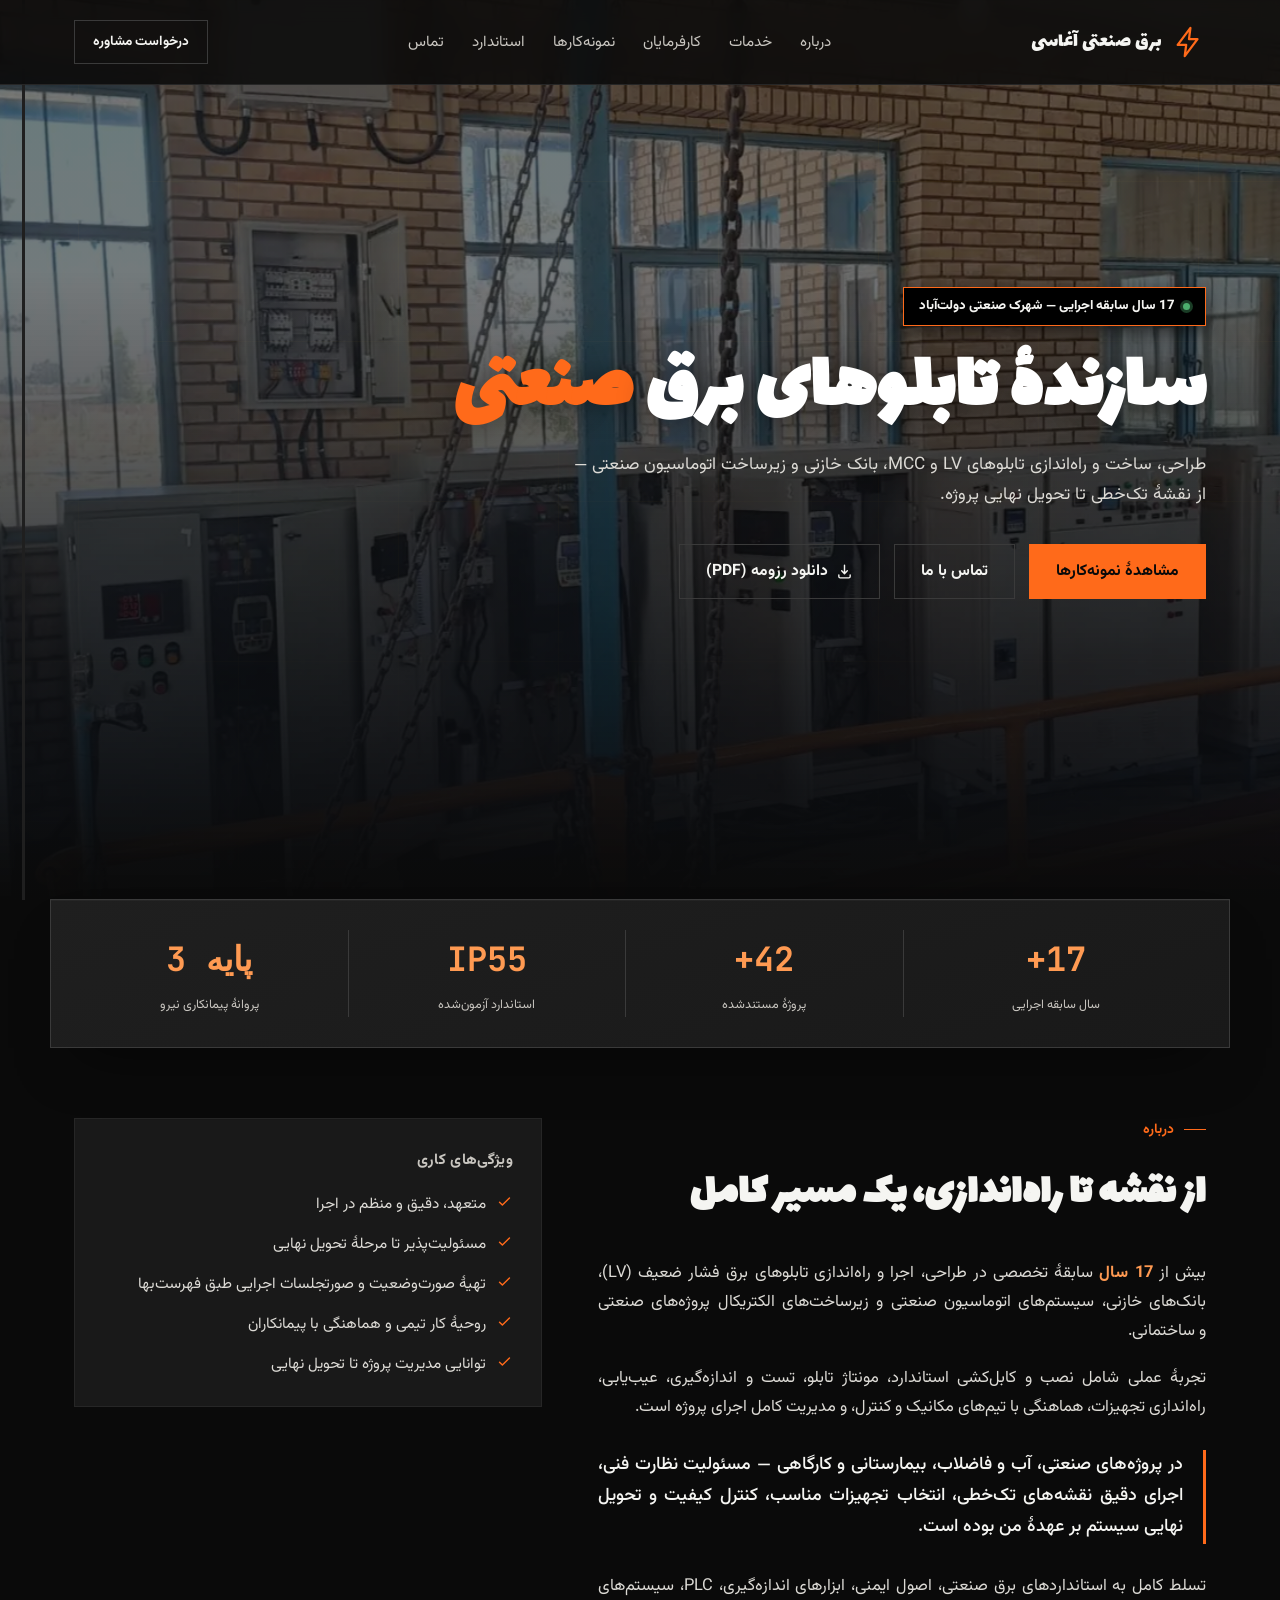
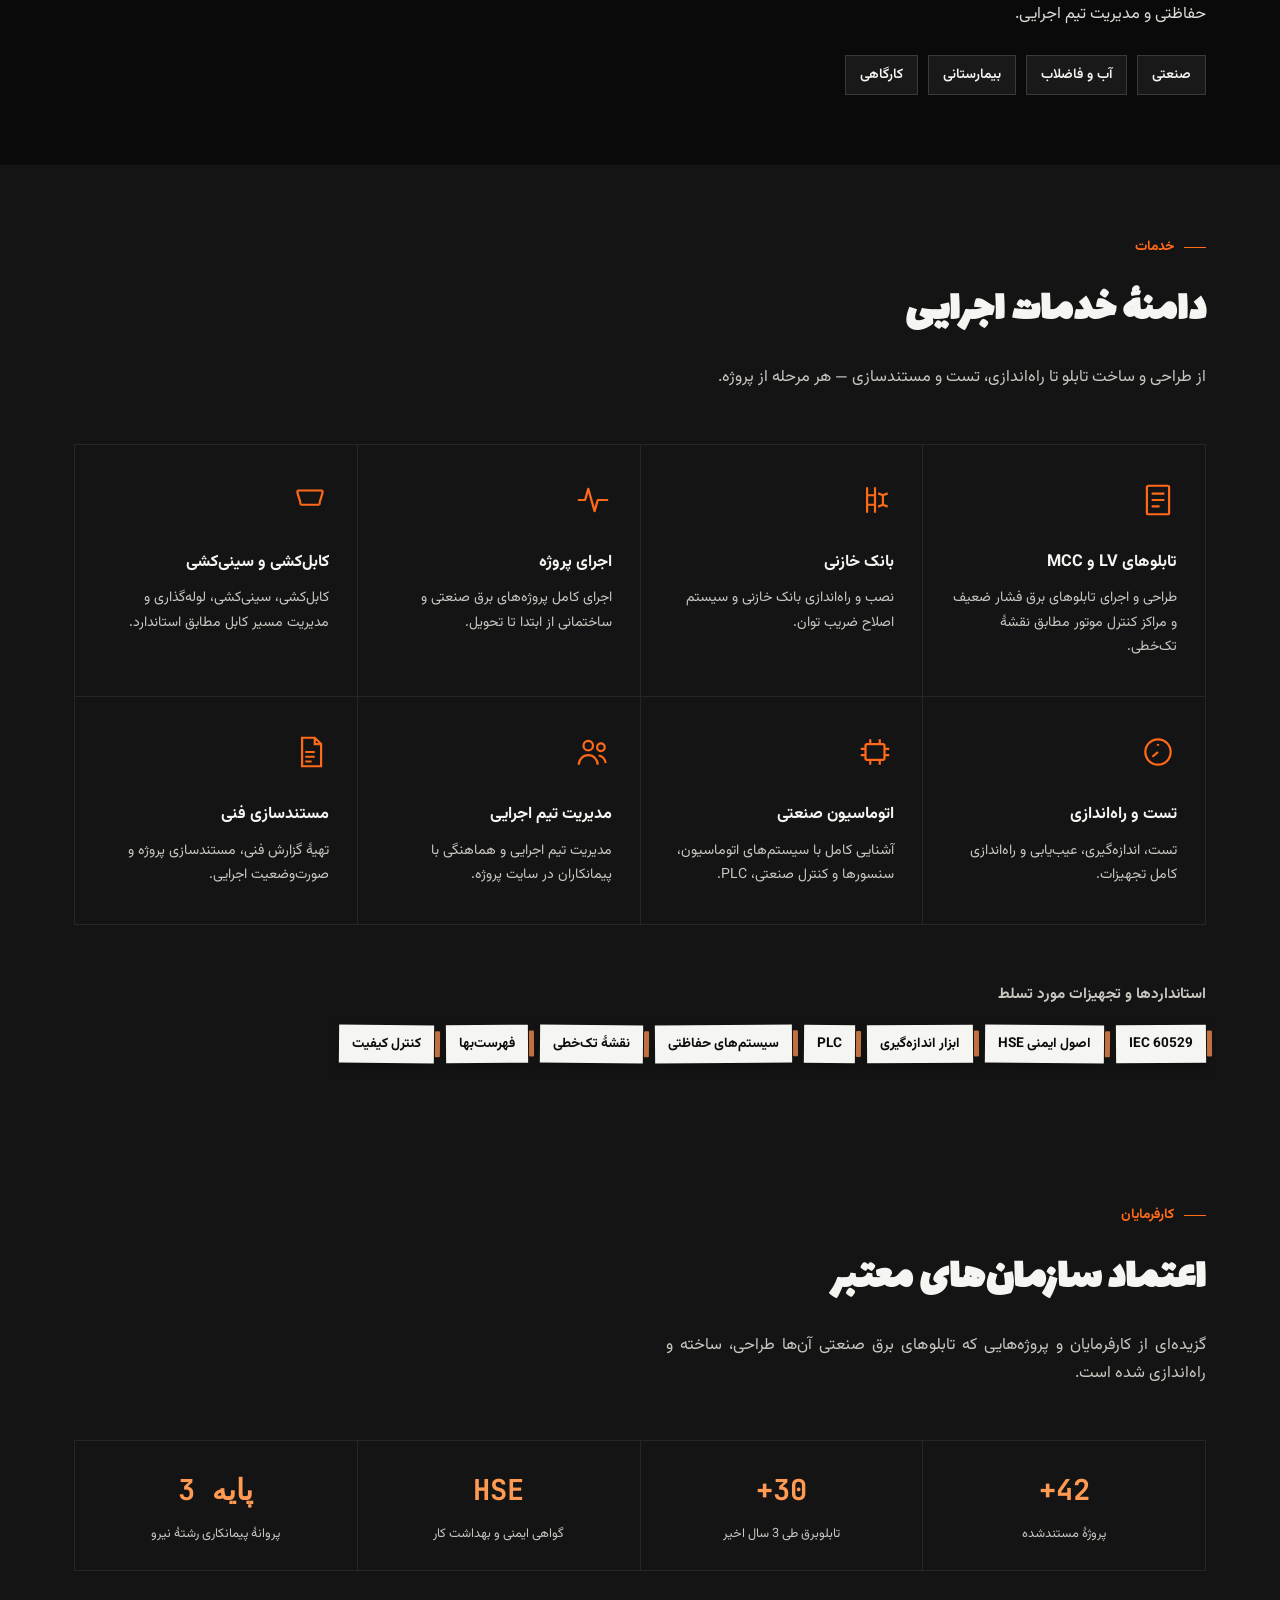
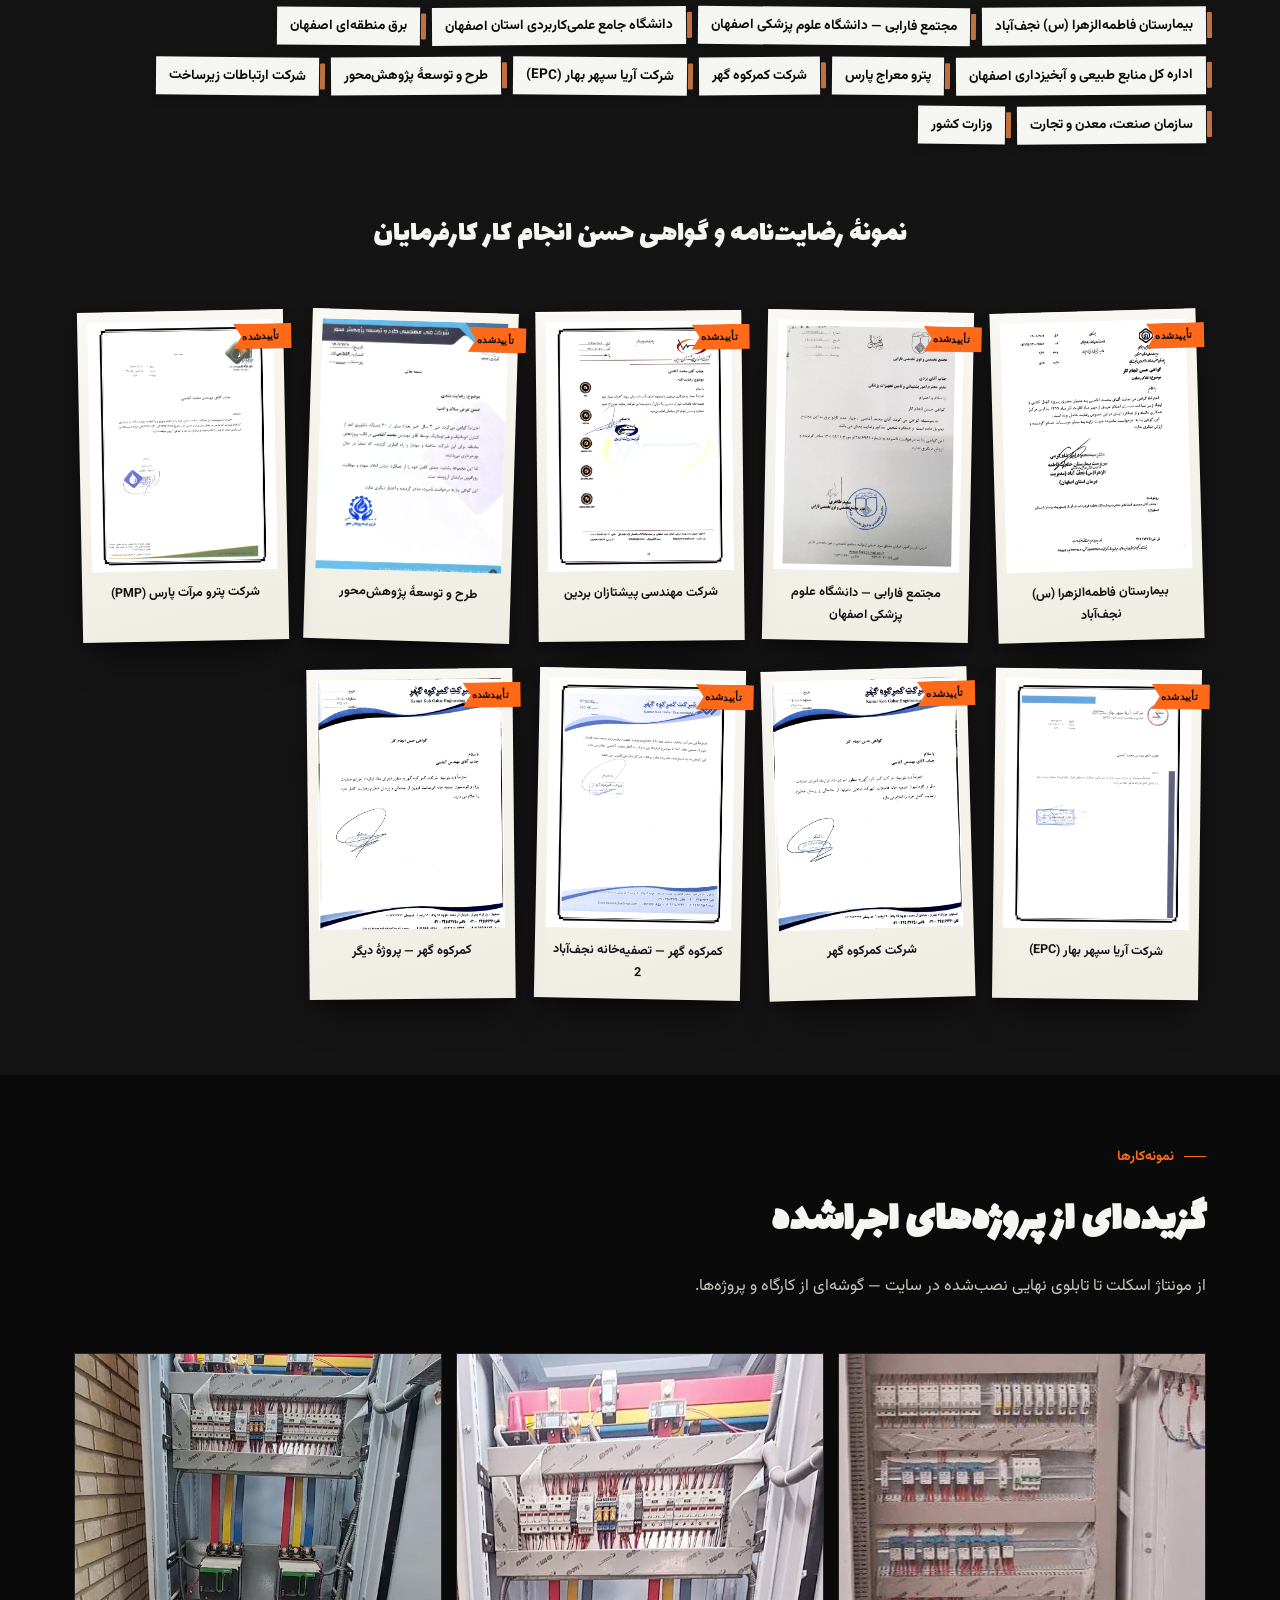
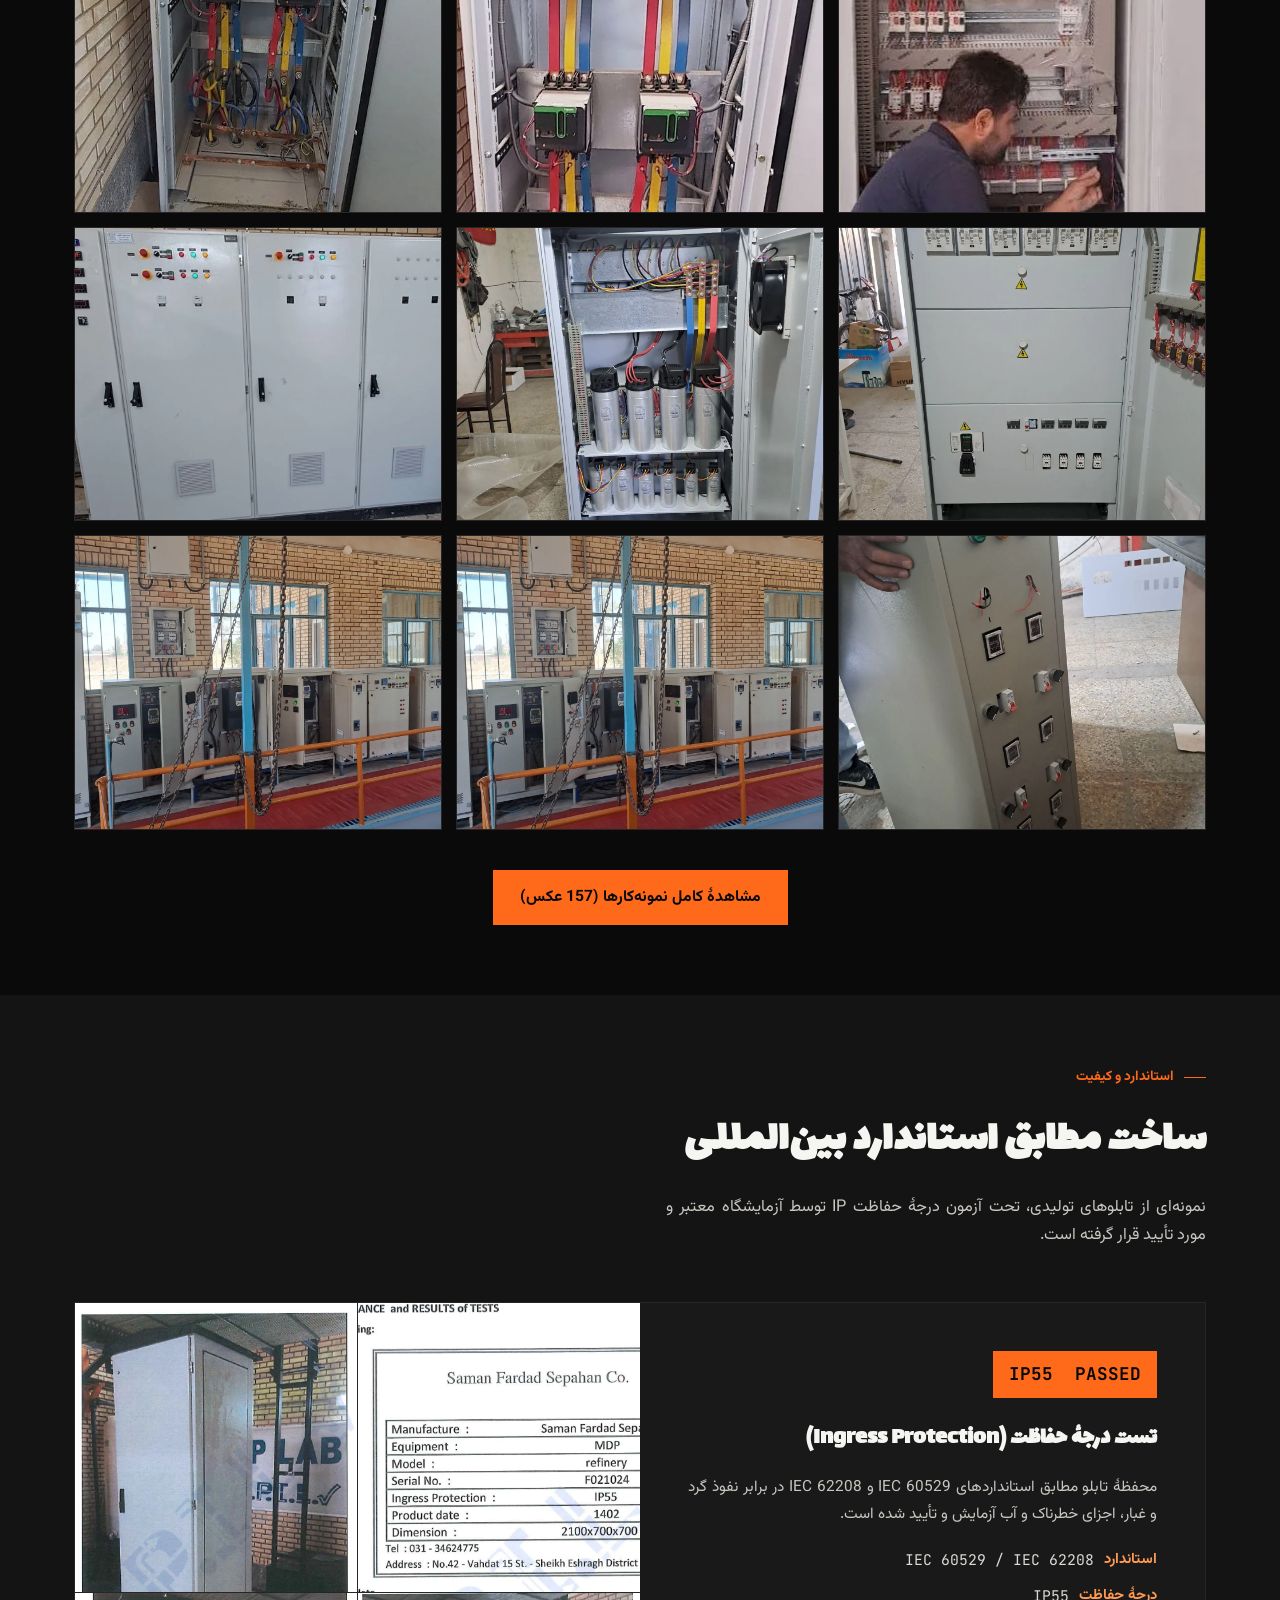
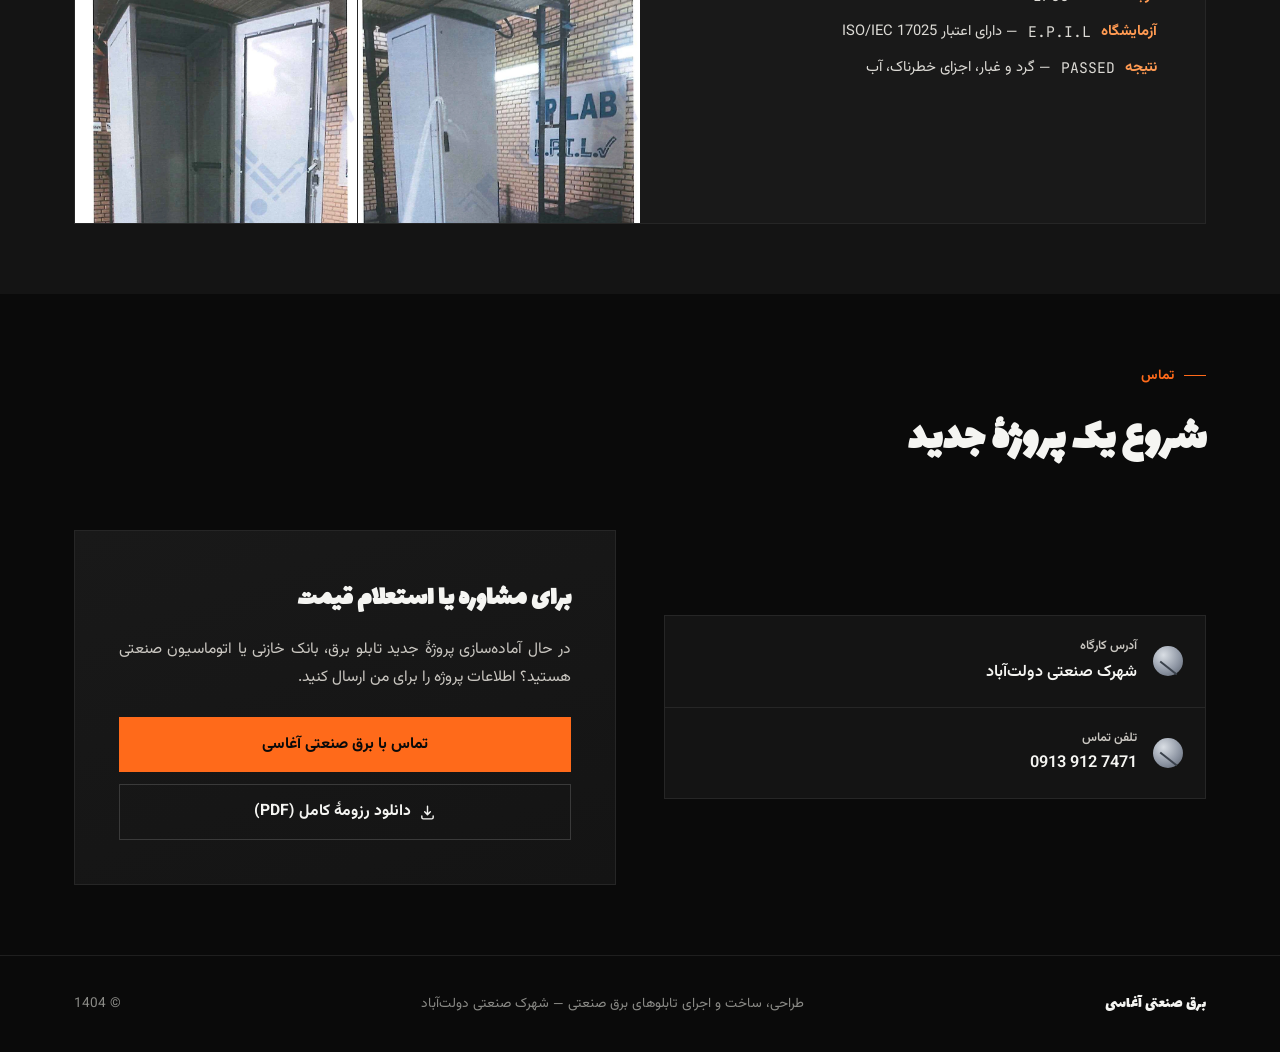
==== commit f470aa3f: "Add resume PDF download buttons to hero and contact section" ====
--- a/index.html
+++ b/index.html
@@ -116,6 +116,13 @@
         <div class="hero-cta">
             <a href="#gallery" class="btn btn-primary">مشاهدهٔ نمونه‌کارها</a>
             <a href="#contact" class="btn btn-ghost">تماس با ما</a>
+            <a href="resume-aghasi.pdf" class="btn btn-ghost" download>
+                <svg viewBox="0 0 24 24" fill="none" stroke="currentColor" stroke-width="2" aria-hidden="true">
+                    <path d="M12 3v12m0 0 4-4m-4 4-4-4M4 17v2a2 2 0 0 0 2 2h12a2 2 0 0 0 2-2v-2"
+                          stroke-linecap="round" stroke-linejoin="round"/>
+                </svg>
+                دانلود رزومه (PDF)
+            </a>
         </div>
     </div>
 </section>
@@ -507,6 +514,14 @@
                 <p>در حال آماده‌سازی پروژهٔ جدید تابلو برق، بانک خازنی یا اتوماسیون صنعتی هستید؟ اطلاعات پروژه را برای
                     من ارسال کنید.</p>
                 <a href="tel:+989139127471" class="btn btn-primary" style="width:100%;justify-content:center;">تماس با برق صنعتی آغاسی</a>
+                <a href="resume-aghasi.pdf" class="btn btn-ghost"
+                   style="width:100%;justify-content:center;margin-top:12px;" download>
+                    <svg viewBox="0 0 24 24" fill="none" stroke="currentColor" stroke-width="2" aria-hidden="true">
+                        <path d="M12 3v12m0 0 4-4m-4 4-4-4M4 17v2a2 2 0 0 0 2 2h12a2 2 0 0 0 2-2v-2"
+                              stroke-linecap="round" stroke-linejoin="round"/>
+                    </svg>
+                    دانلود رزومهٔ کامل (PDF)
+                </a>
             </div>
         </div>
     </div>
--- a/assets/css/style.css
+++ b/assets/css/style.css
@@ -131,6 +131,7 @@
     transition:transform .18s ease, box-shadow .18s ease, background .18s ease;
     border:1px solid transparent;
   }
+  .btn svg{width:17px;height:17px;flex:none;}
   .btn-primary{background:var(--amber-500);color:var(--graphite-950);}
   .btn-primary:hover{background:var(--amber-300);transform:translateY(-1px);box-shadow:0 8px 24px rgba(240,168,0,0.25);}
   .btn-ghost{border-color:var(--graphite-600);color:var(--steel-100);}
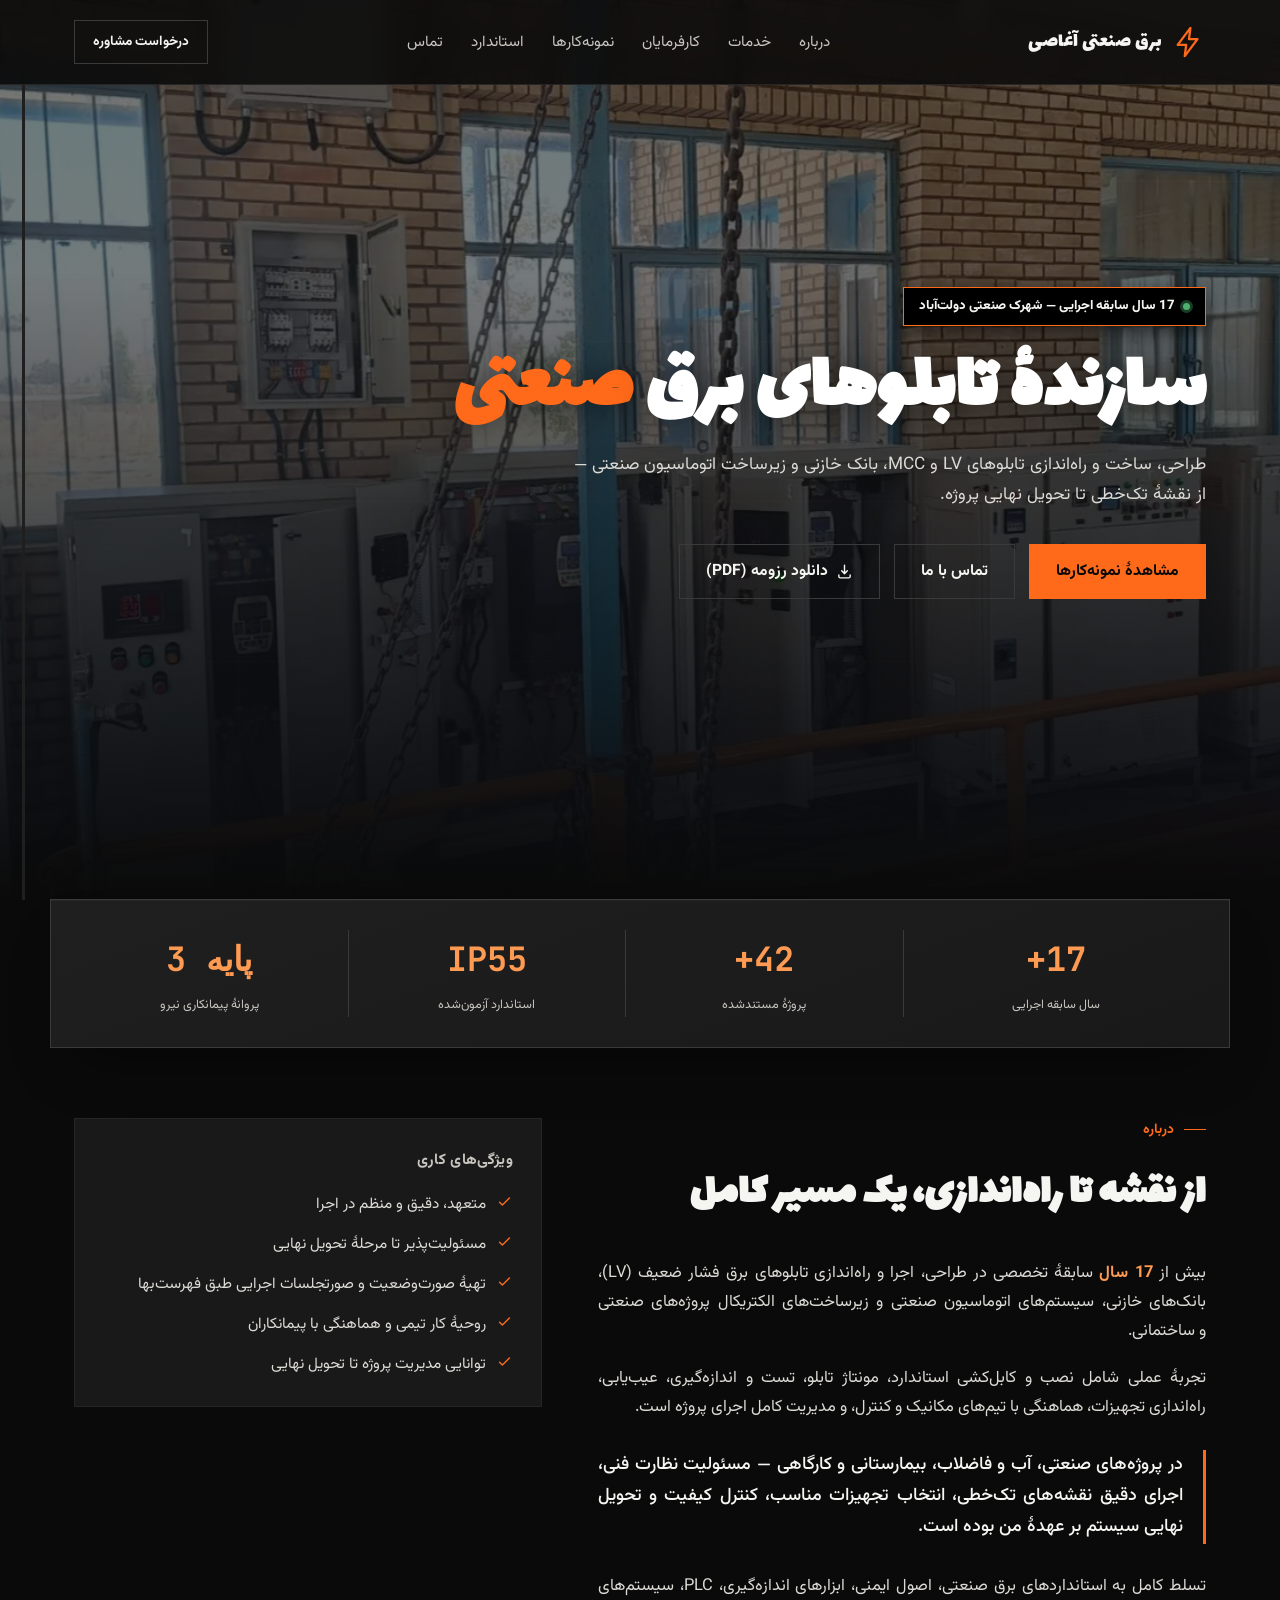
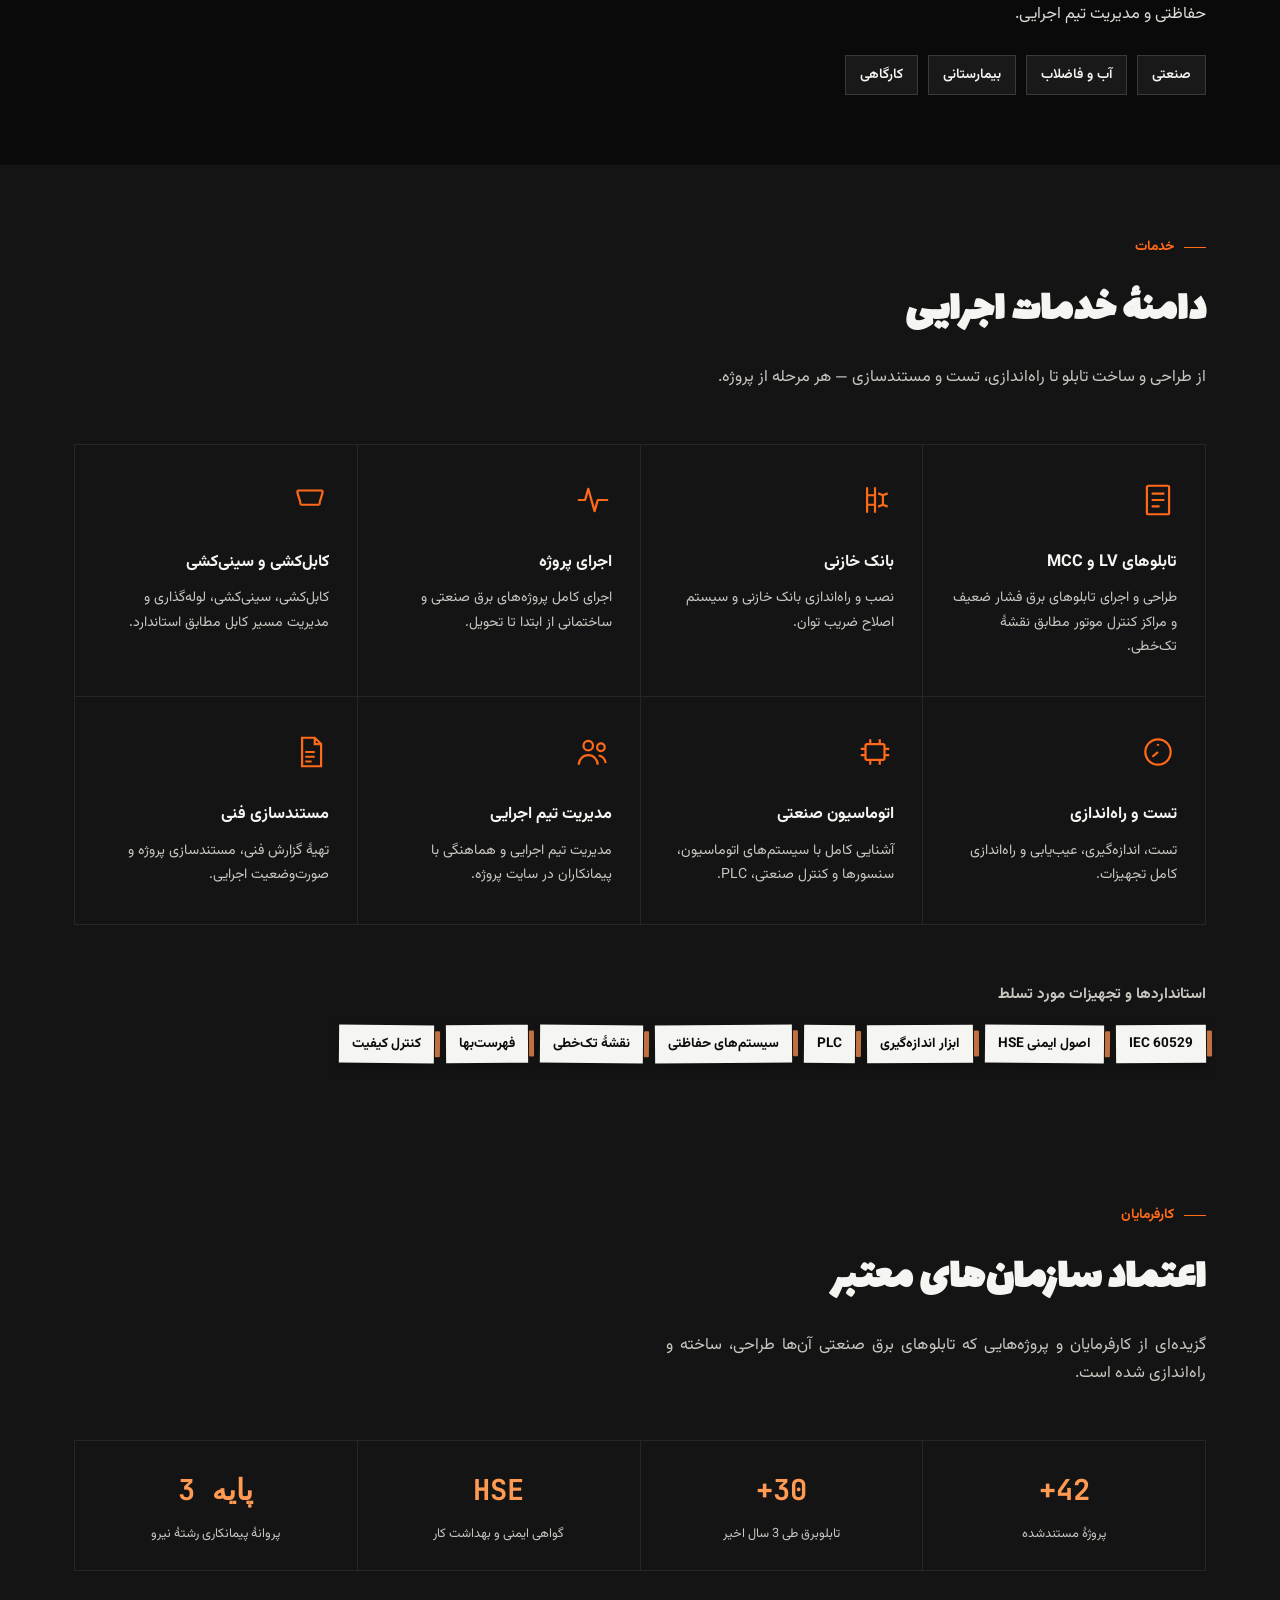
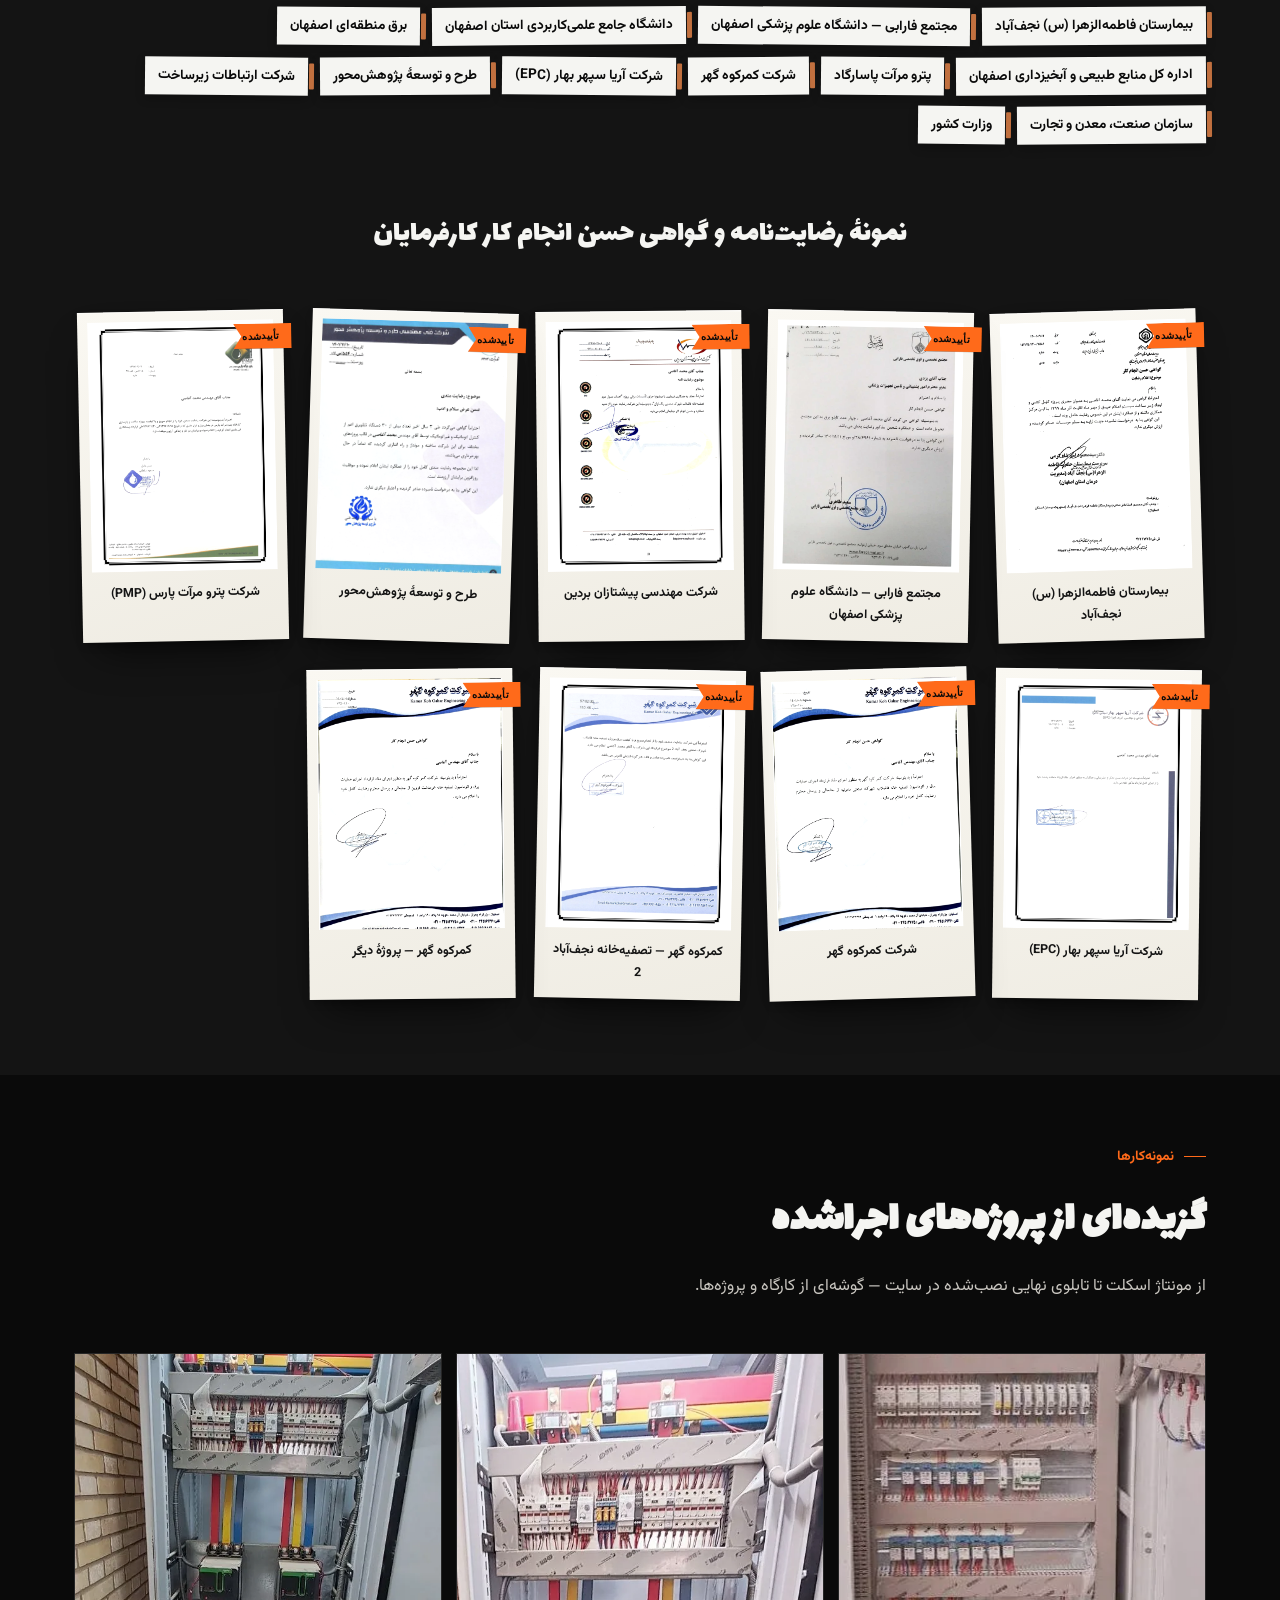
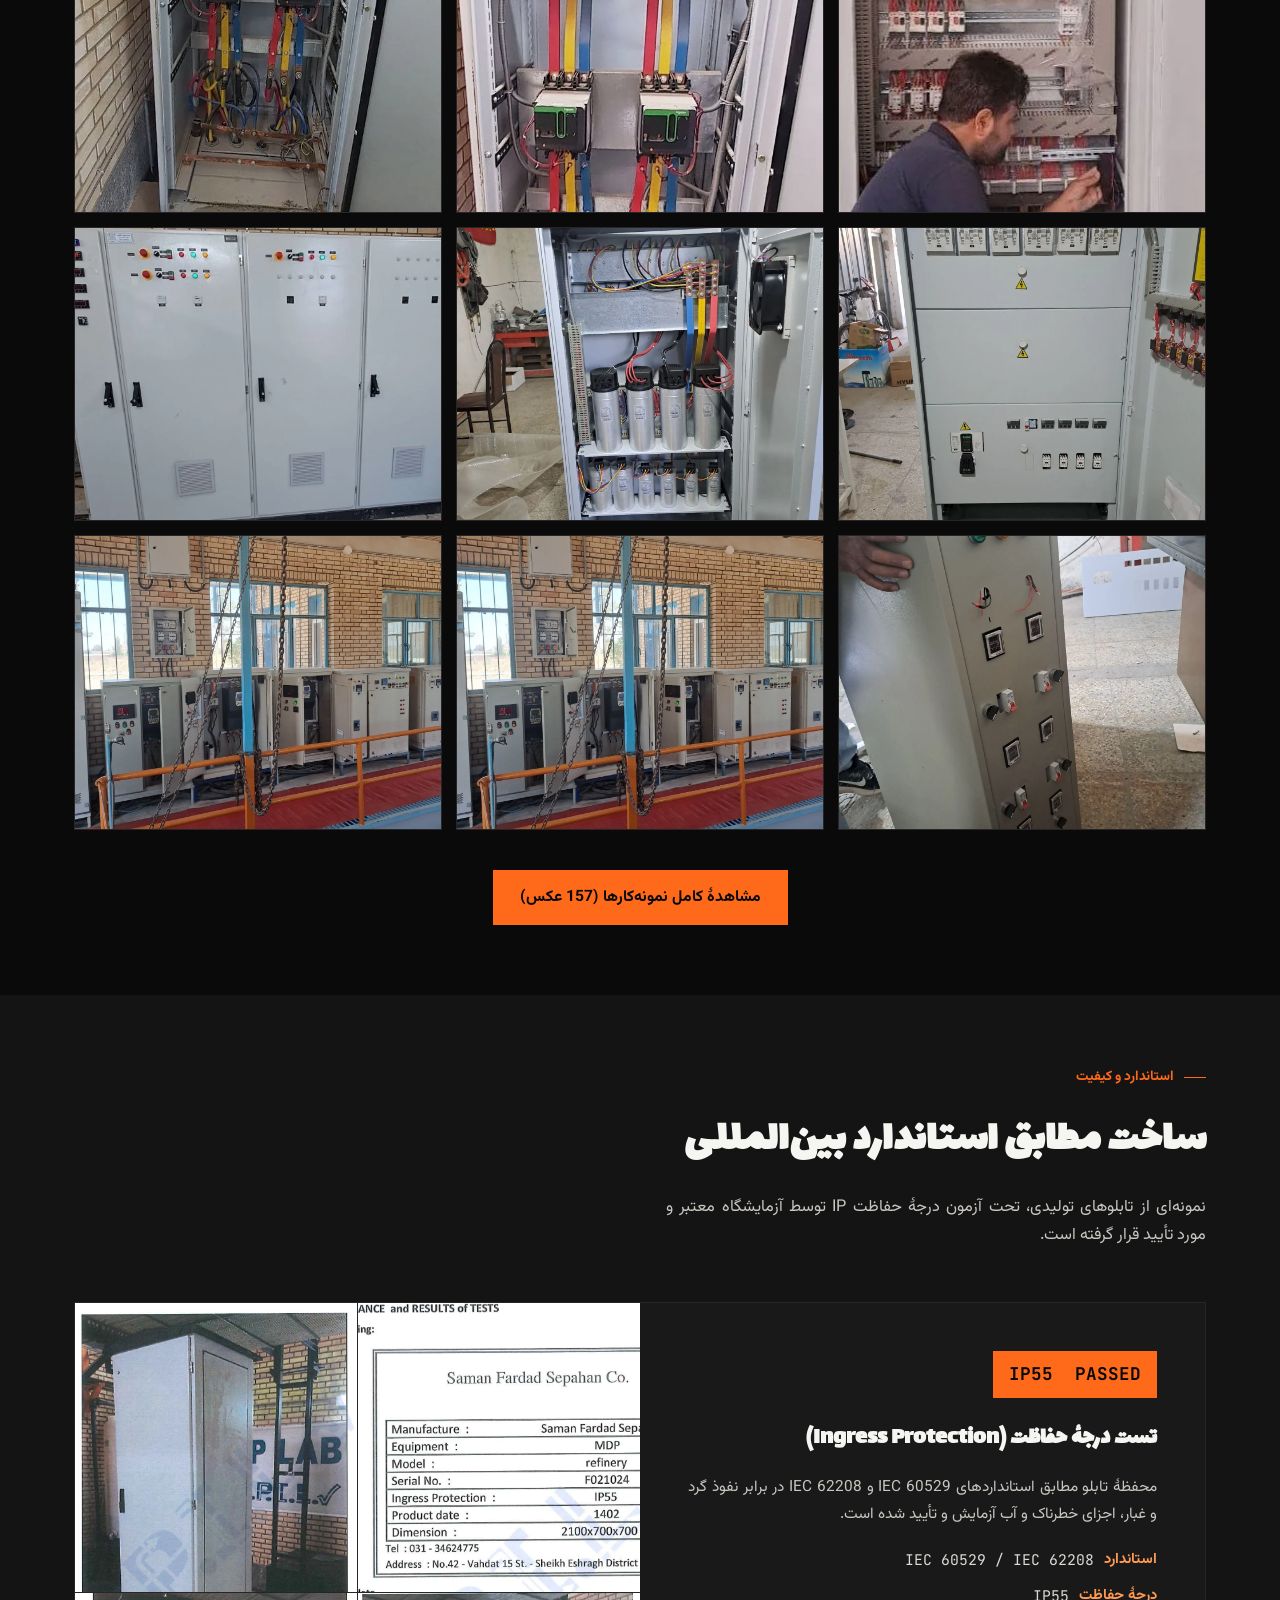
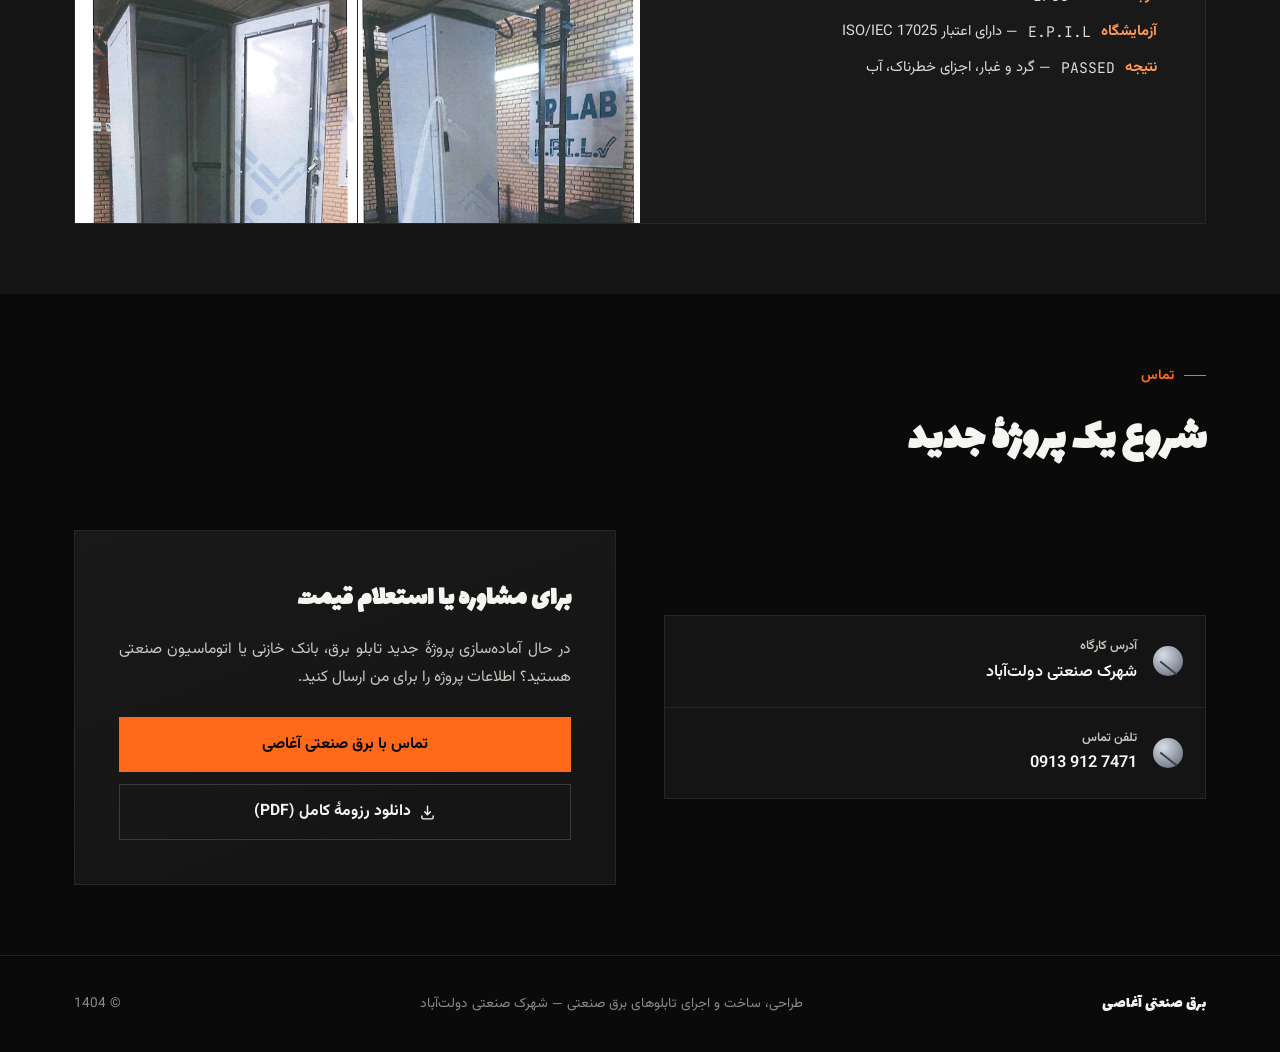
==== commit aaec2f29: "Fix brand name spelling, update client name, remove unused gallery image" ====
--- a/index.html
+++ b/index.html
@@ -2,26 +2,26 @@
 <html lang="fa" dir="rtl">
 <head>
     <meta charset="utf-8">
-    <title>سازنده تابلو برق صنعتی در اصفهان | برق صنعتی آغاسی</title>
+    <title>سازنده تابلو برق صنعتی در اصفهان | برق صنعتی آغاصی</title>
     <meta name="viewport" content="width=device-width, initial-scale=1"/>
     <meta name="description"
           content="ساخت و اجرای تابلو برق صنعتی LV و MCC، بانک خازنی و اتوماسیون صنعتی در اصفهان — با ۱۷ سال سابقه و گواهی آزمون IP55. مشاوره و استعلام قیمت: ۰۹۱۳۹۱۲۷۴۷۱"/>
     <meta name="keywords" content="تابلو برق صنعتی، ساخت تابلو برق، تابلو برق اصفهان، تابلو LV، تابلو MCC، بانک خازنی، اصلاح ضریب توان، اتوماسیون صنعتی، تابلو ATS، شهرک صنعتی دولت‌آباد"/>
-    <meta name="author" content="محمد آغاسی"/>
+    <meta name="author" content="محمد آغاصی"/>
     <link rel="canonical" href="https://aghasi.resumio.ir/"/>
 
     <meta property="og:type" content="website"/>
     <meta property="og:locale" content="fa_IR"/>
-    <meta property="og:site_name" content="برق صنعتی آغاسی"/>
+    <meta property="og:site_name" content="برق صنعتی آغاصی"/>
     <meta property="og:url" content="https://aghasi.resumio.ir/"/>
-    <meta property="og:title" content="سازنده تابلو برق صنعتی در اصفهان | برق صنعتی آغاسی"/>
+    <meta property="og:title" content="سازنده تابلو برق صنعتی در اصفهان | برق صنعتی آغاصی"/>
     <meta property="og:description"
           content="ساخت و اجرای تابلو برق صنعتی LV و MCC، بانک خازنی و اتوماسیون صنعتی — ۱۷ سال سابقه، گواهی آزمون IP55، بیش از ۴۰ پروژهٔ اجراشده."/>
     <meta property="og:image" content="https://aghasi.resumio.ir/assets/img/og.jpg"/>
     <meta property="og:image:width" content="1200"/>
     <meta property="og:image:height" content="630"/>
     <meta name="twitter:card" content="summary_large_image"/>
-    <meta name="twitter:title" content="سازنده تابلو برق صنعتی در اصفهان | برق صنعتی آغاسی"/>
+    <meta name="twitter:title" content="سازنده تابلو برق صنعتی در اصفهان | برق صنعتی آغاصی"/>
     <meta name="twitter:description"
           content="ساخت و اجرای تابلو برق صنعتی LV و MCC، بانک خازنی و اتوماسیون صنعتی — ۱۷ سال سابقه، گواهی آزمون IP55."/>
     <meta name="twitter:image" content="https://aghasi.resumio.ir/assets/img/og.jpg"/>
@@ -37,13 +37,13 @@
       "@context": "https://schema.org",
       "@type": "LocalBusiness",
       "@id": "https://aghasi.resumio.ir/#business",
-      "name": "برق صنعتی آغاسی",
+      "name": "برق صنعتی آغاصی",
       "alternateName": "Aghasi Industrial Electrical",
       "description": "طراحی، ساخت و راه‌اندازی تابلوهای برق صنعتی LV و MCC، بانک خازنی و زیرساخت اتوماسیون صنعتی با ۱۷ سال سابقهٔ اجرایی.",
       "url": "https://aghasi.resumio.ir/",
       "image": "https://aghasi.resumio.ir/assets/img/og.jpg",
       "telephone": "+989139127471",
-      "founder": { "@type": "Person", "name": "محمد آغاسی" },
+      "founder": { "@type": "Person", "name": "محمد آغاصی" },
       "address": {
         "@type": "PostalAddress",
         "streetAddress": "شهرک صنعتی دولت‌آباد",
@@ -85,7 +85,7 @@
             <svg class="mark" viewBox="0 0 24 24" fill="none" stroke="currentColor" stroke-width="1.6">
                 <path d="M13 2 4 14h6l-1 8 9-12h-6l1-8Z" stroke-linejoin="round" stroke-linecap="round"/>
             </svg>
-            برق صنعتی آغاسی
+            برق صنعتی آغاصی
         </a>
         <nav class="links" id="navLinks">
             <a href="#about">درباره</a>
@@ -323,7 +323,7 @@
             <span class="wire-label">دانشگاه جامع علمی‌کاربردی استان اصفهان</span>
             <span class="wire-label">برق منطقه‌ای اصفهان</span>
             <span class="wire-label">اداره کل منابع طبیعی و آبخیزداری اصفهان</span>
-            <span class="wire-label">پترو معراج پارس</span>
+            <span class="wire-label">پترو مرآت پاسارگاد</span>
             <span class="wire-label">شرکت کمرکوه گهر</span>
             <span class="wire-label">شرکت آریا سپهر بهار (EPC)</span>
             <span class="wire-label">طرح و توسعهٔ پژوهش‌محور</span>
@@ -513,7 +513,7 @@
                 <h3>برای مشاوره یا استعلام قیمت</h3>
                 <p>در حال آماده‌سازی پروژهٔ جدید تابلو برق، بانک خازنی یا اتوماسیون صنعتی هستید؟ اطلاعات پروژه را برای
                     من ارسال کنید.</p>
-                <a href="tel:+989139127471" class="btn btn-primary" style="width:100%;justify-content:center;">تماس با برق صنعتی آغاسی</a>
+                <a href="tel:+989139127471" class="btn btn-primary" style="width:100%;justify-content:center;">تماس با برق صنعتی آغاصی</a>
                 <a href="resume-aghasi.pdf" class="btn btn-ghost"
                    style="width:100%;justify-content:center;margin-top:12px;" download>
                     <svg viewBox="0 0 24 24" fill="none" stroke="currentColor" stroke-width="2" aria-hidden="true">
@@ -529,7 +529,7 @@
 
 <footer>
     <div class="wrap footer-inner">
-        <span class="brand" style="font-family:var(--font-display);">برق صنعتی آغاسی</span>
+        <span class="brand" style="font-family:var(--font-display);">برق صنعتی آغاصی</span>
         <span>طراحی، ساخت و اجرای تابلوهای برق صنعتی — شهرک صنعتی دولت‌آباد</span>
         <span>© 1404</span>
     </div>
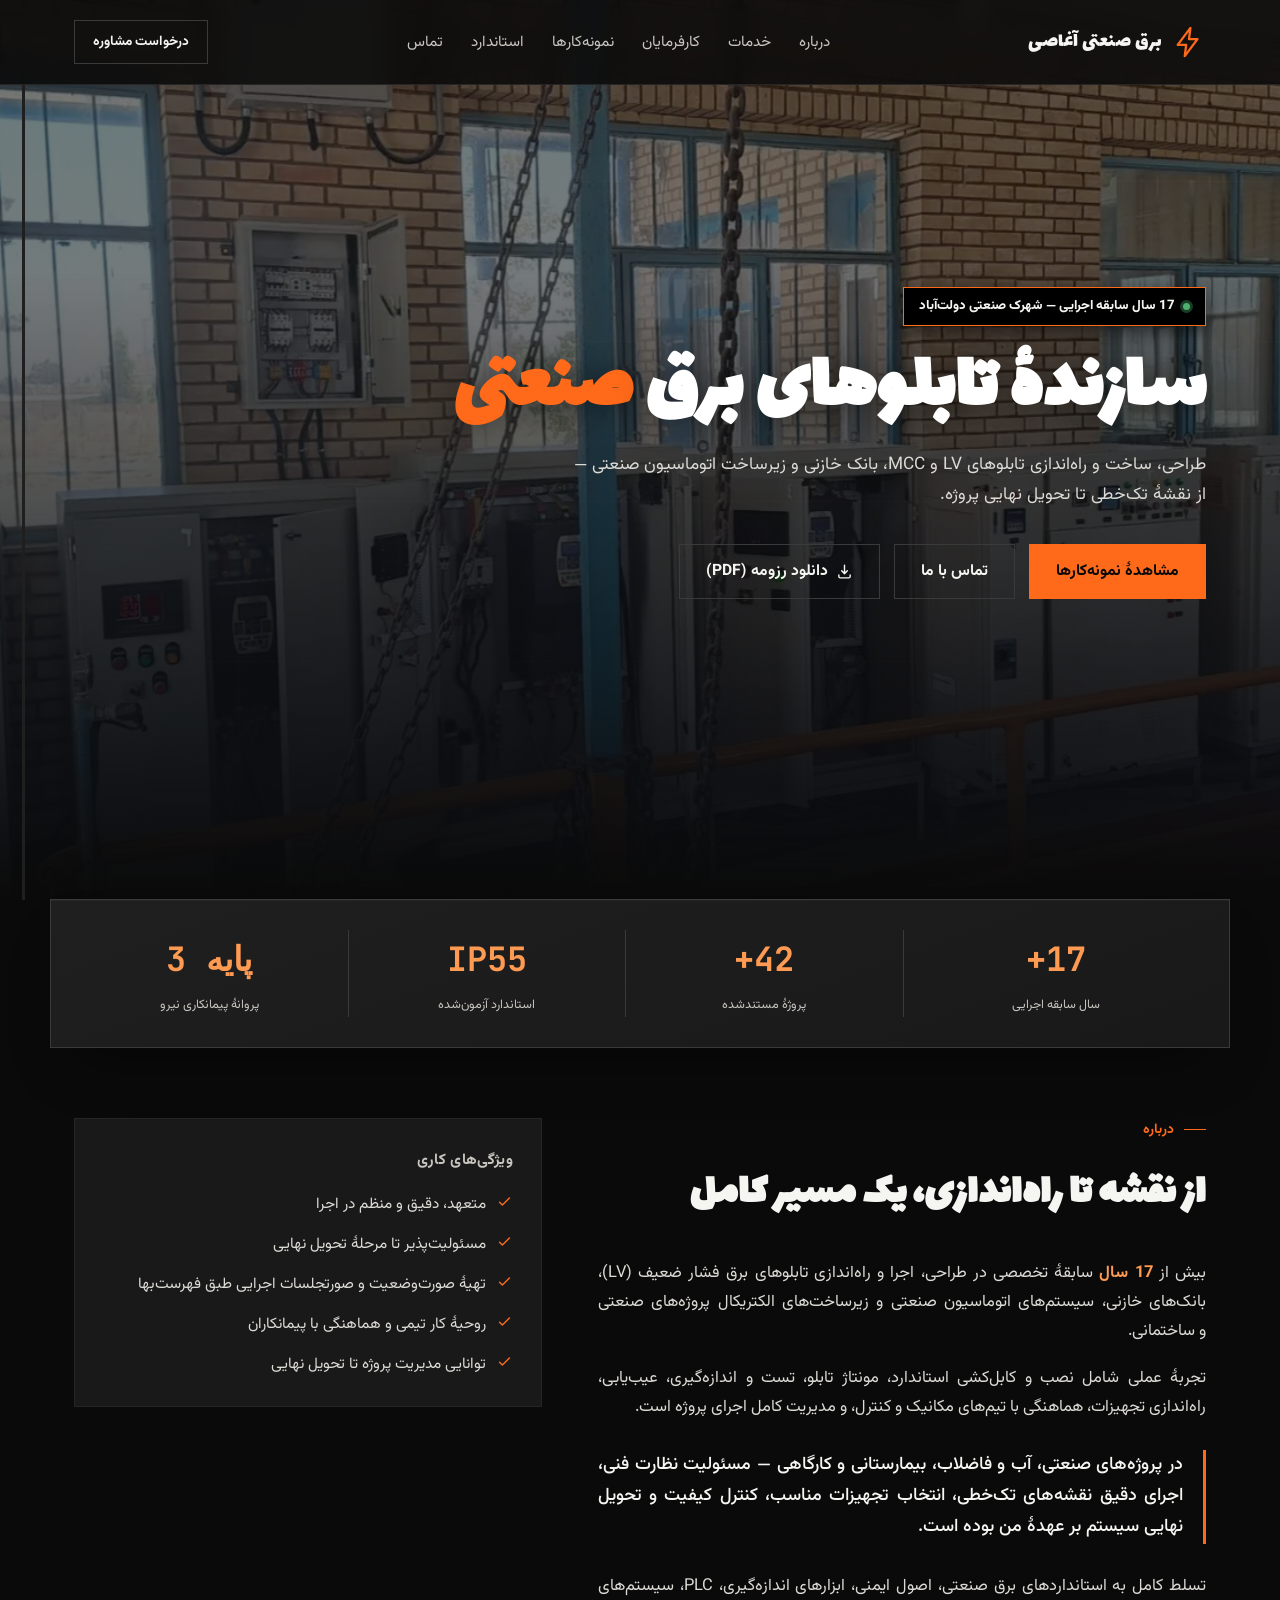
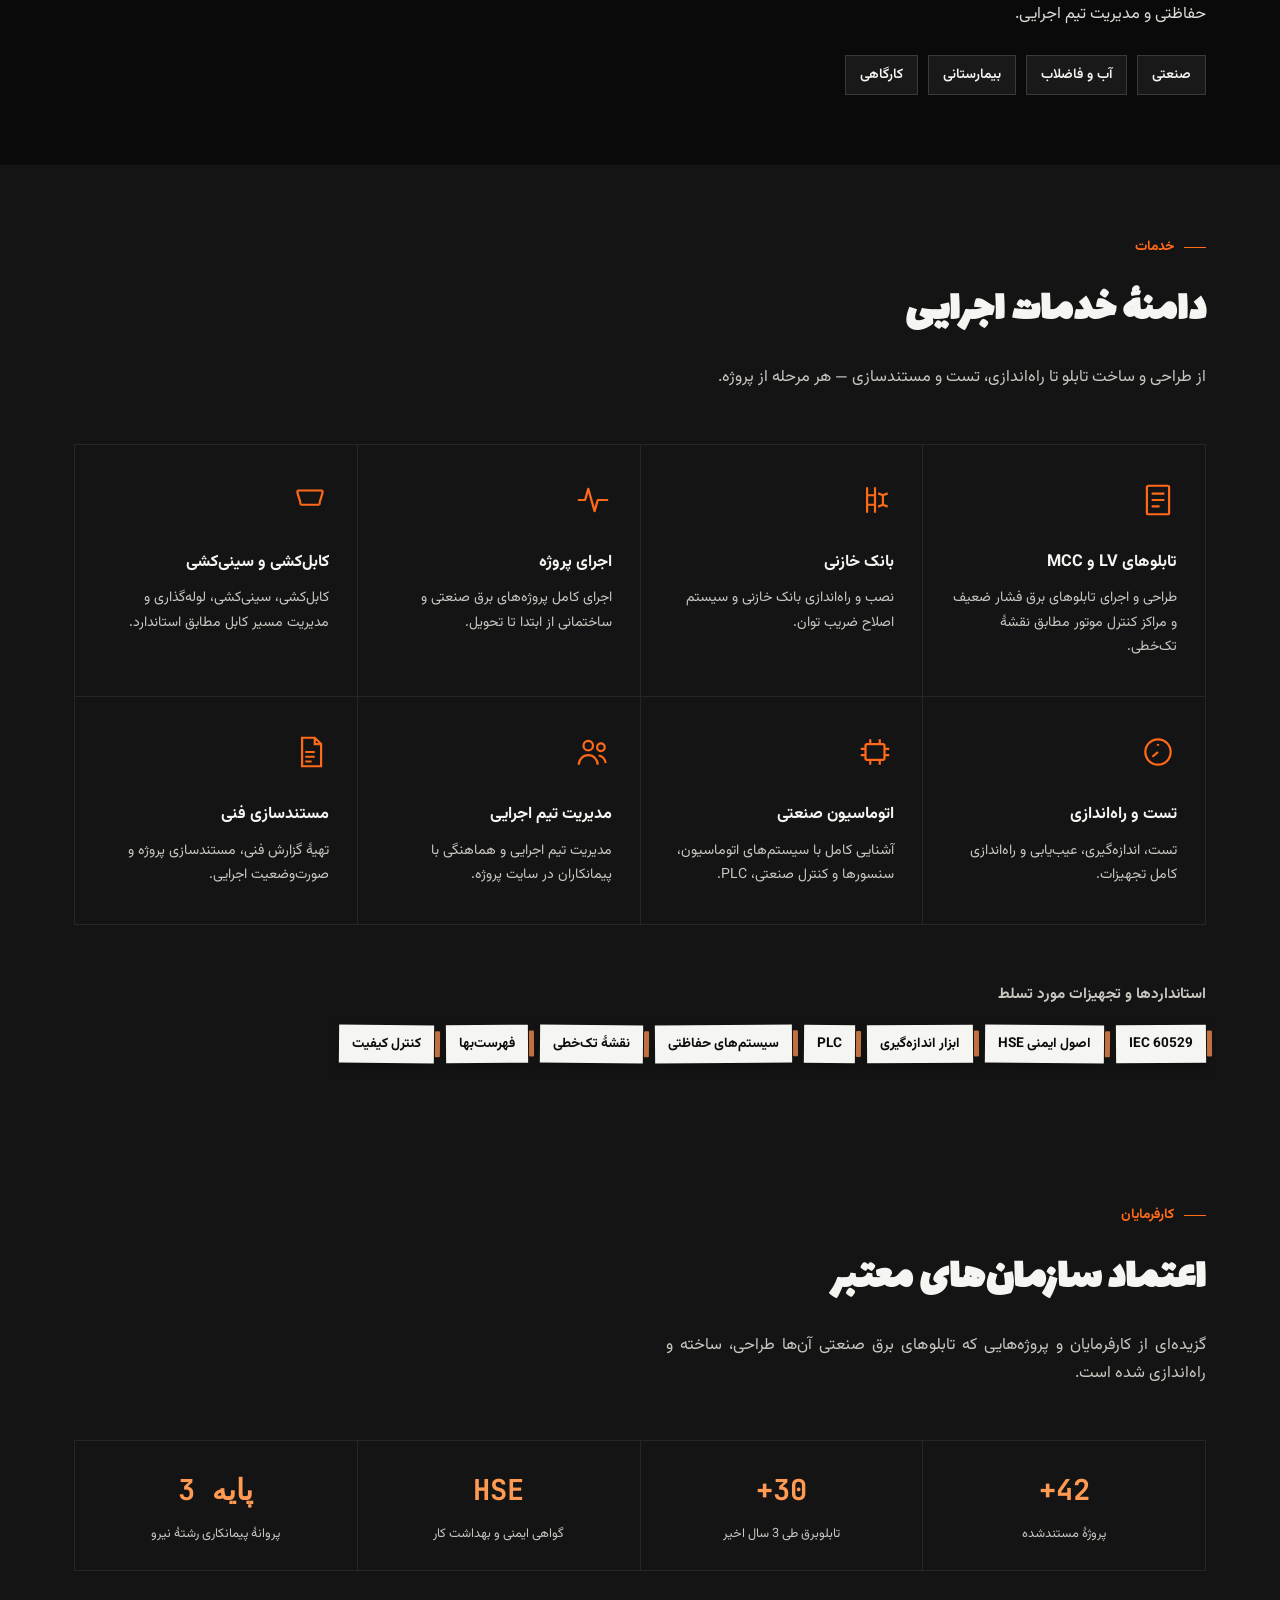
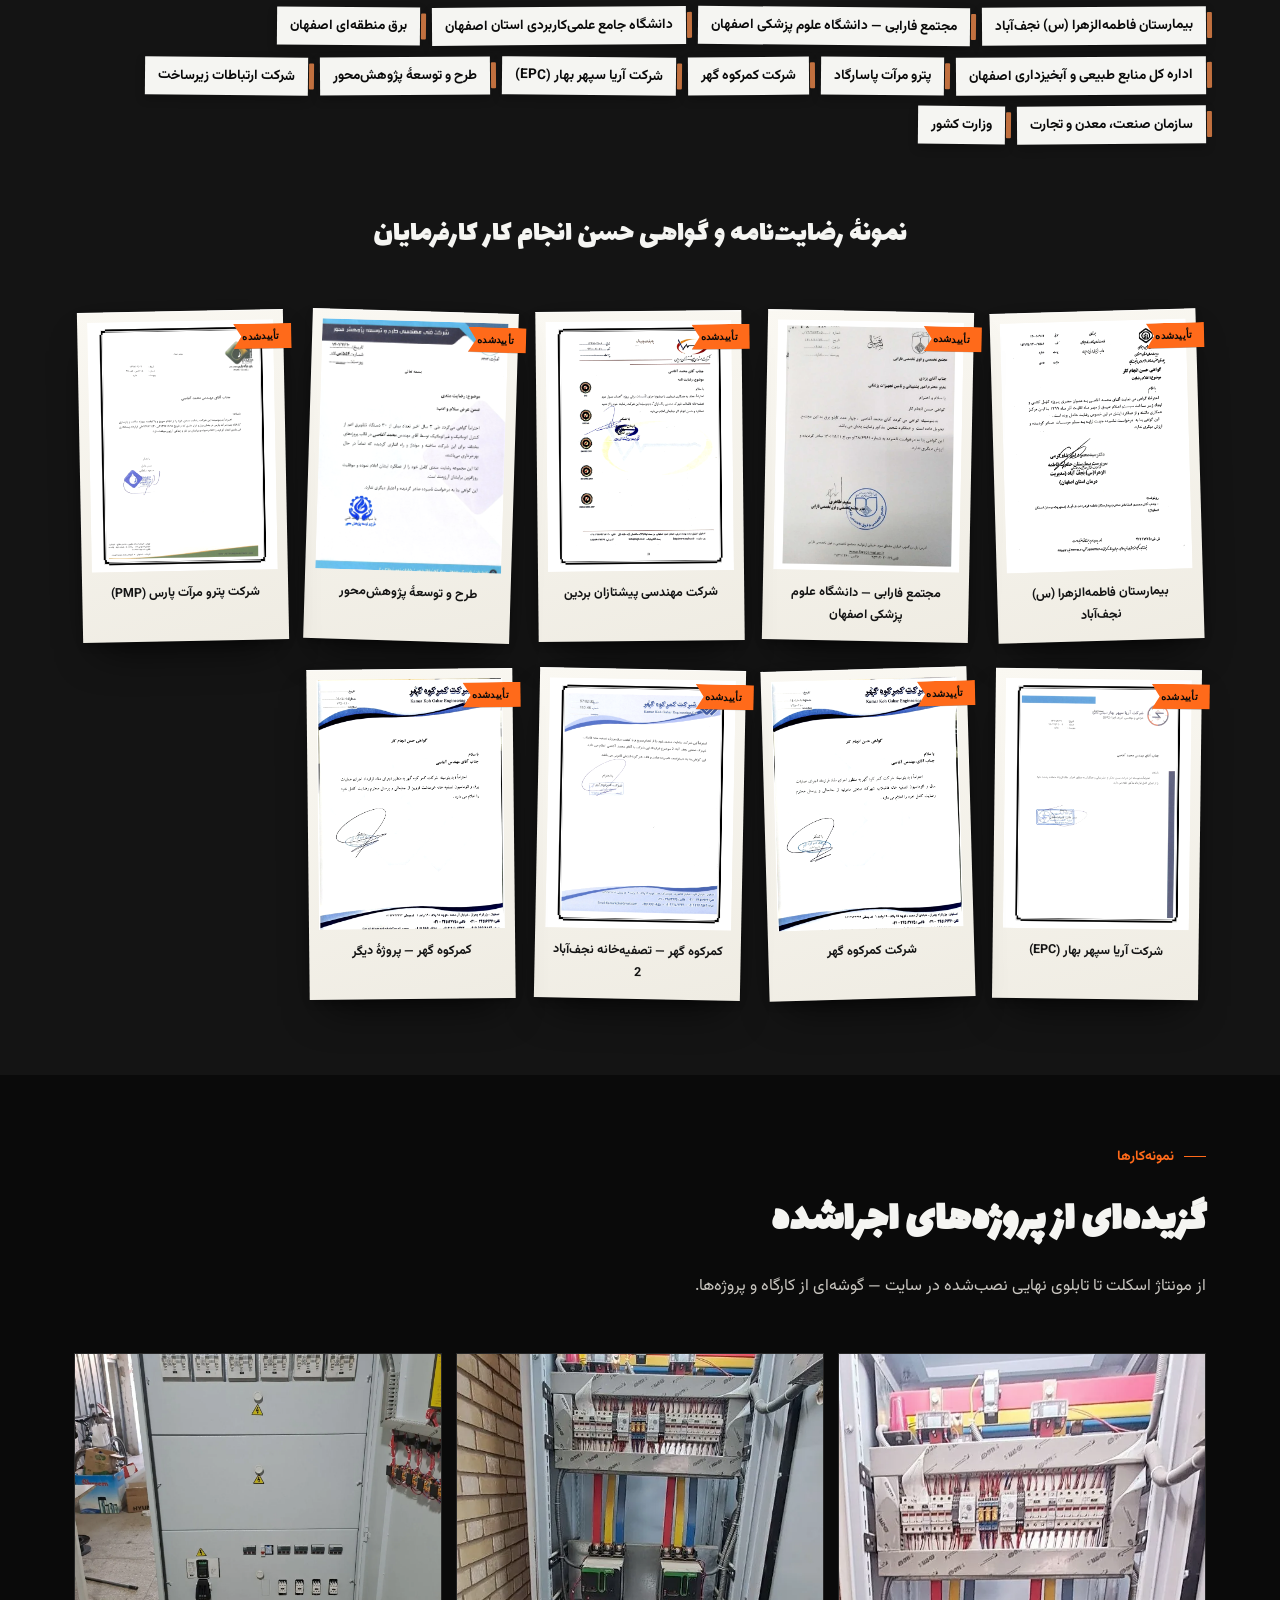
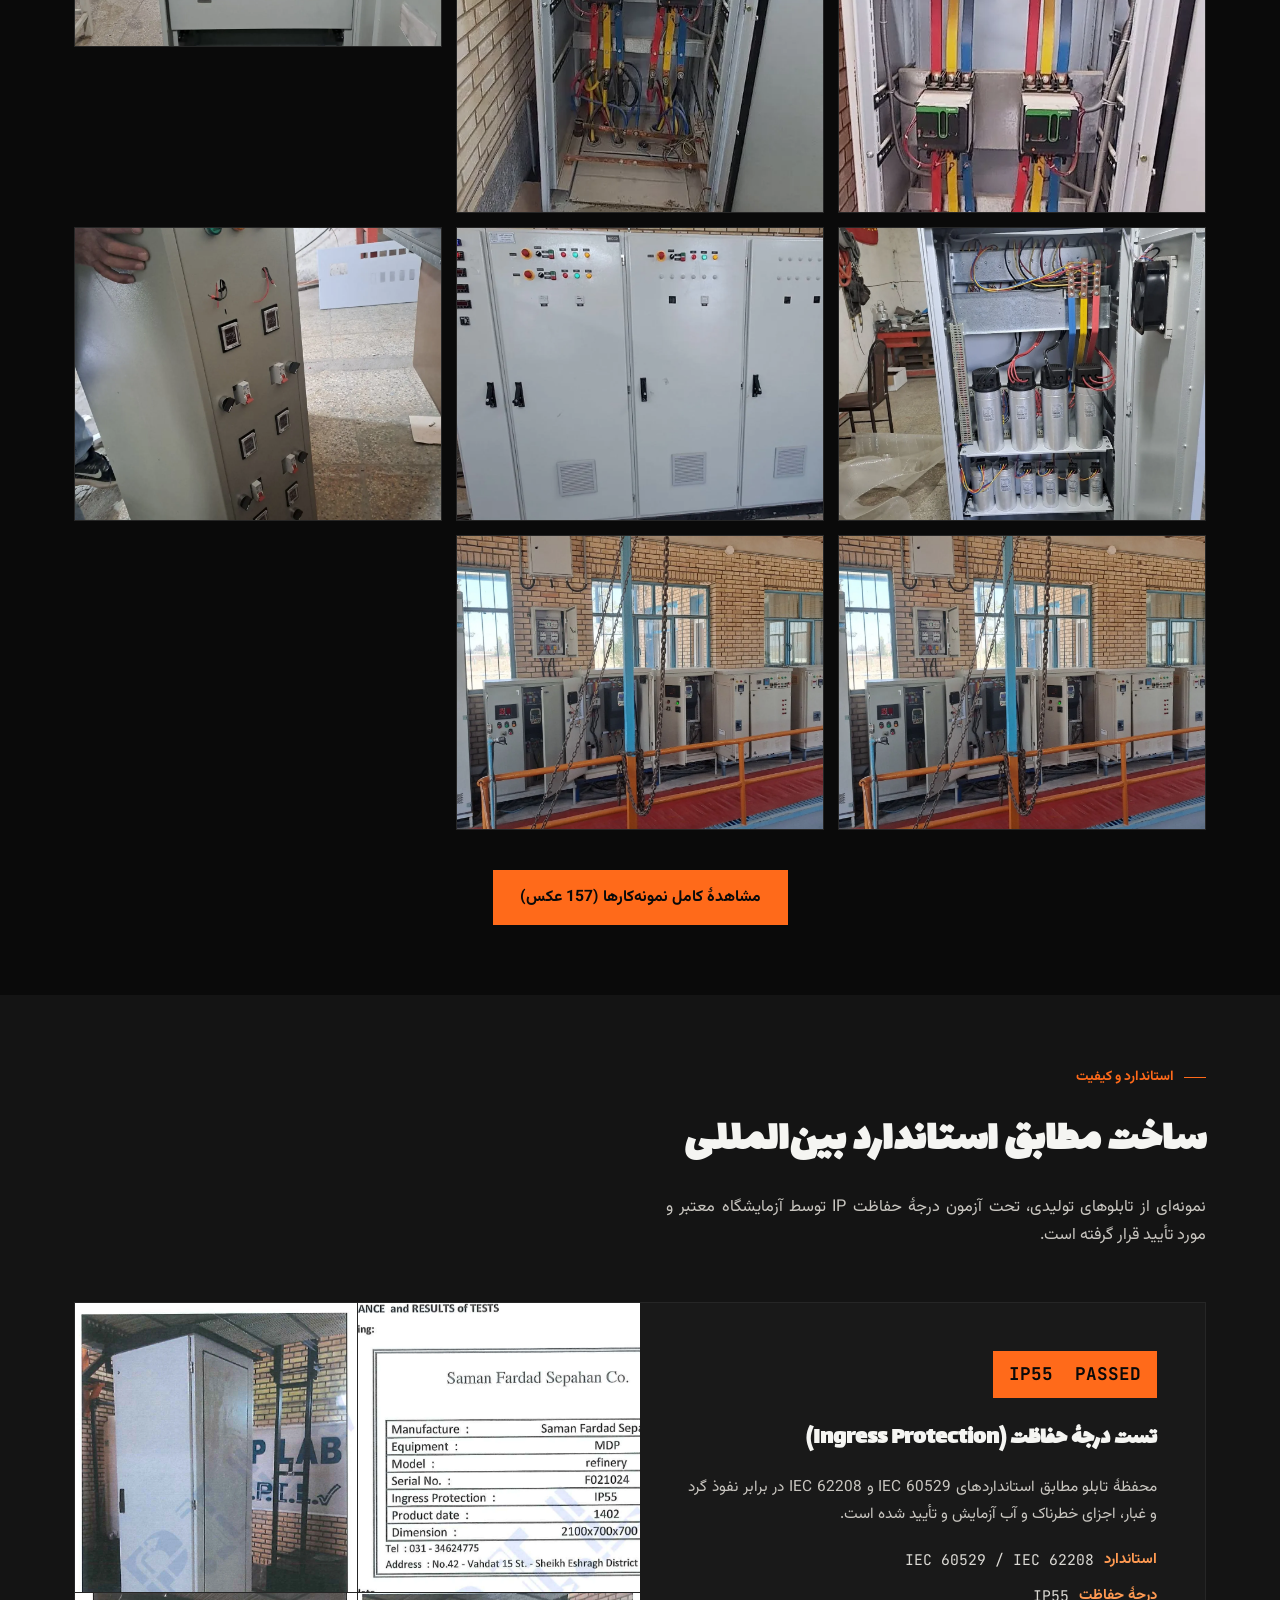
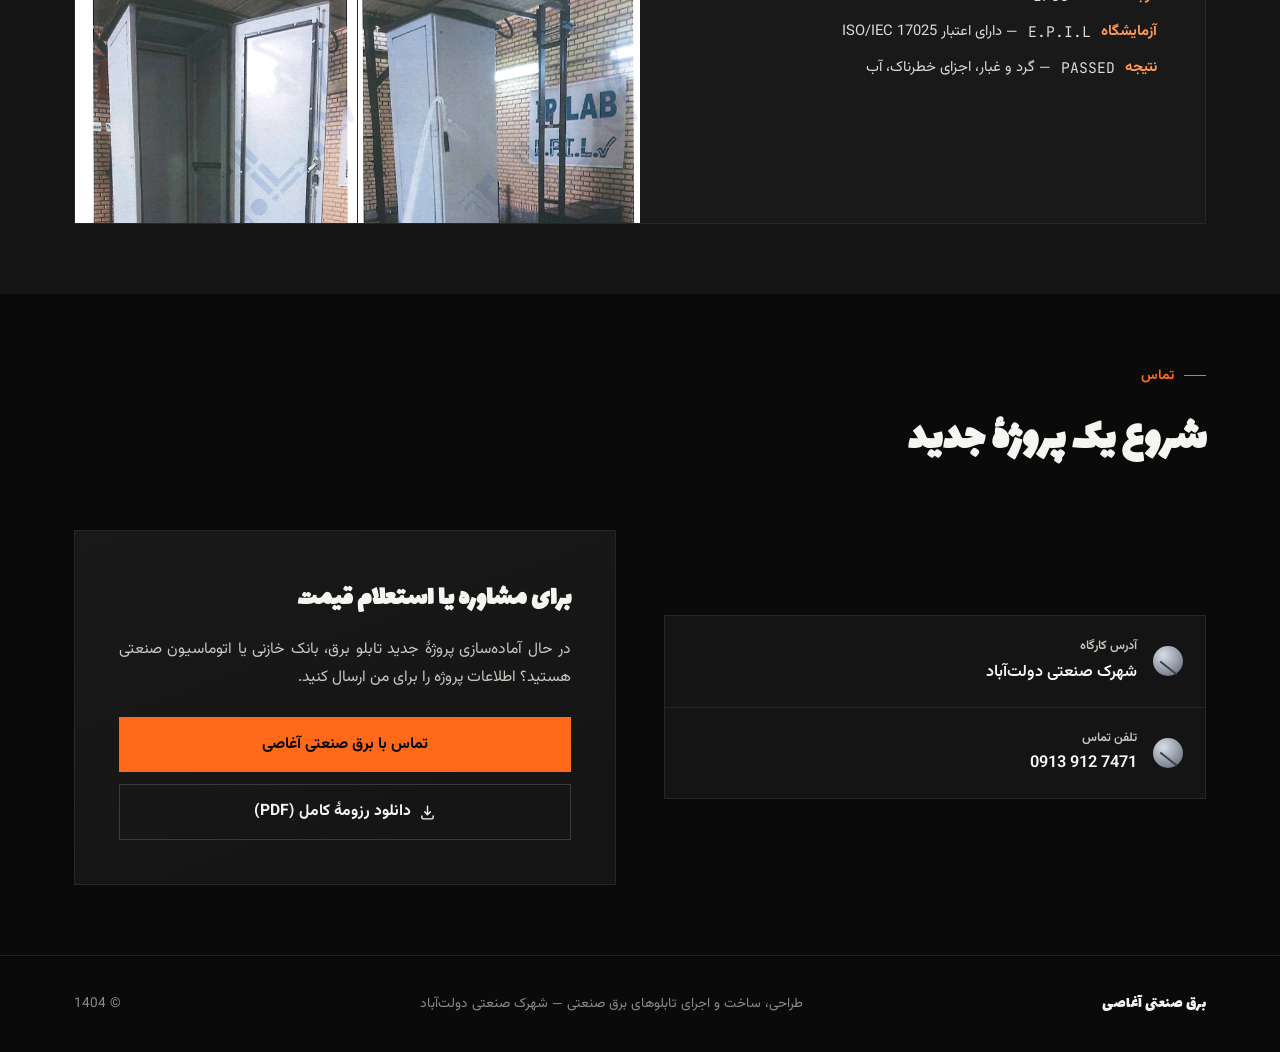
==== commit 9938e3d5: "Remove unused gallery image g002.webp and its references" ====
--- a/index.html
+++ b/index.html
@@ -403,11 +403,6 @@
             <p class="section-desc">از مونتاژ اسکلت تا تابلوی نهایی نصب‌شده در سایت — گوشه‌ای از کارگاه و پروژه‌ها.</p>
         </div>
         <div class="gallery-grid reveal">
-            <a class="g-item tall" data-cat="process" href="gallery.html"><img src="assets/img/gallery/g002.webp"
-                                                                               alt="مونتاژ اسکلت و شاسی تابلو در کارگاه"
-                                                                               loading="lazy">
-                <div class="g-caption">مونتاژ اسکلت و شاسی تابلو در کارگاه</div>
-            </a>
             <a class="g-item tall" data-cat="detail" href="gallery.html"><img src="assets/img/gallery/g013.webp"
                                                                               alt="چیدمان کلید و کنتاکتور در تابلو"
                                                                               loading="lazy">
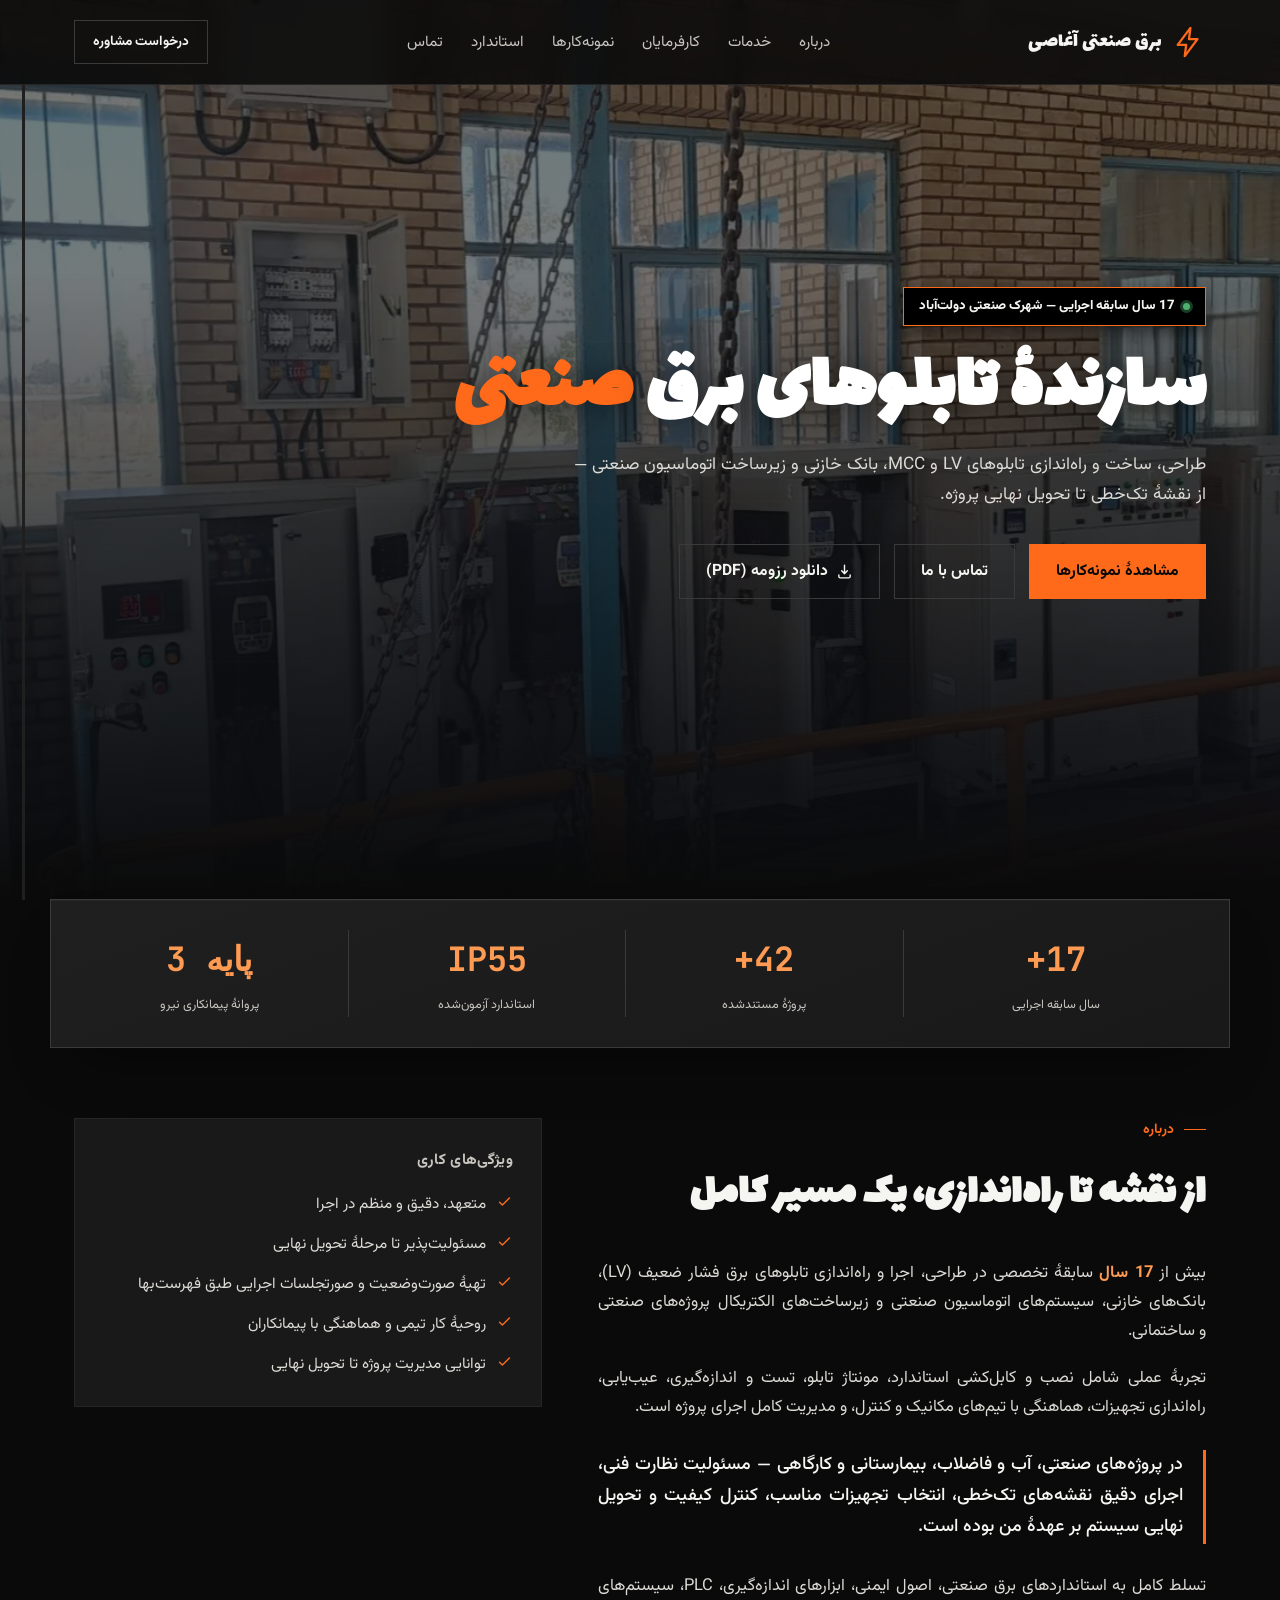
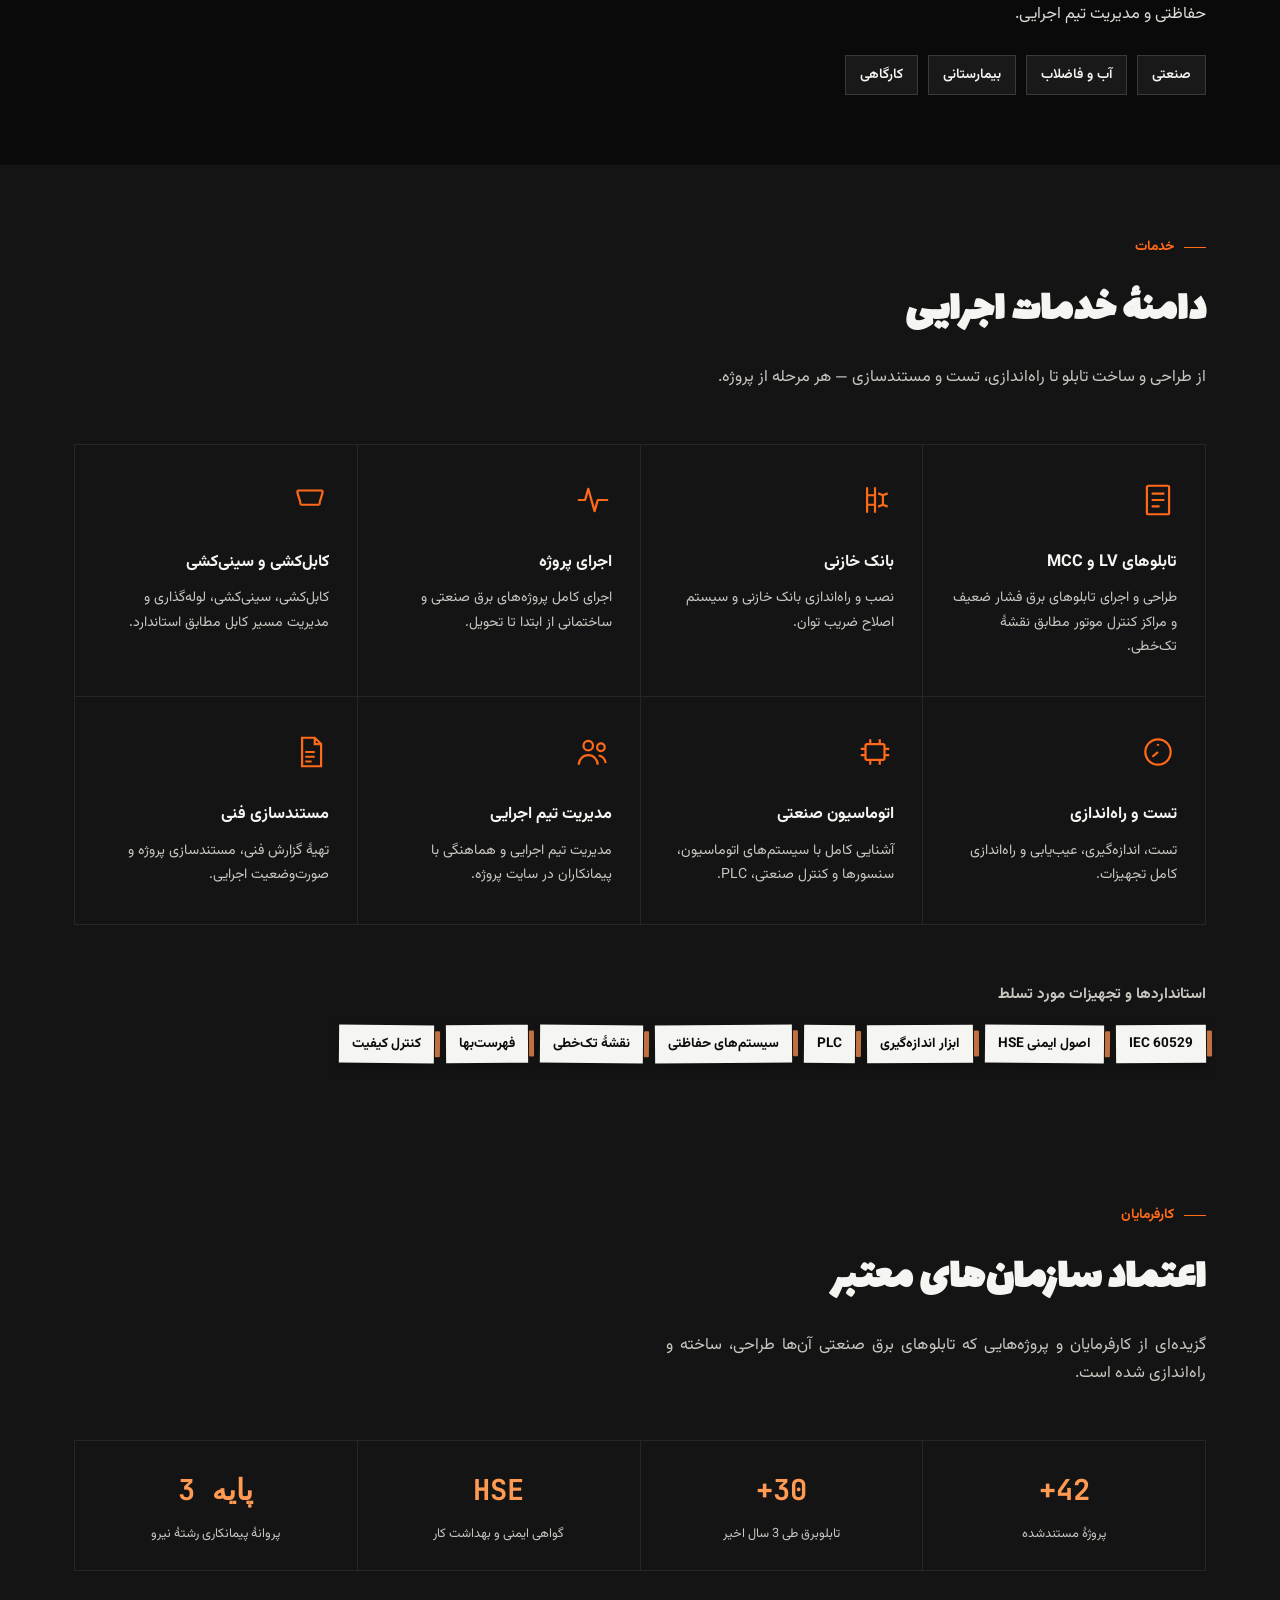
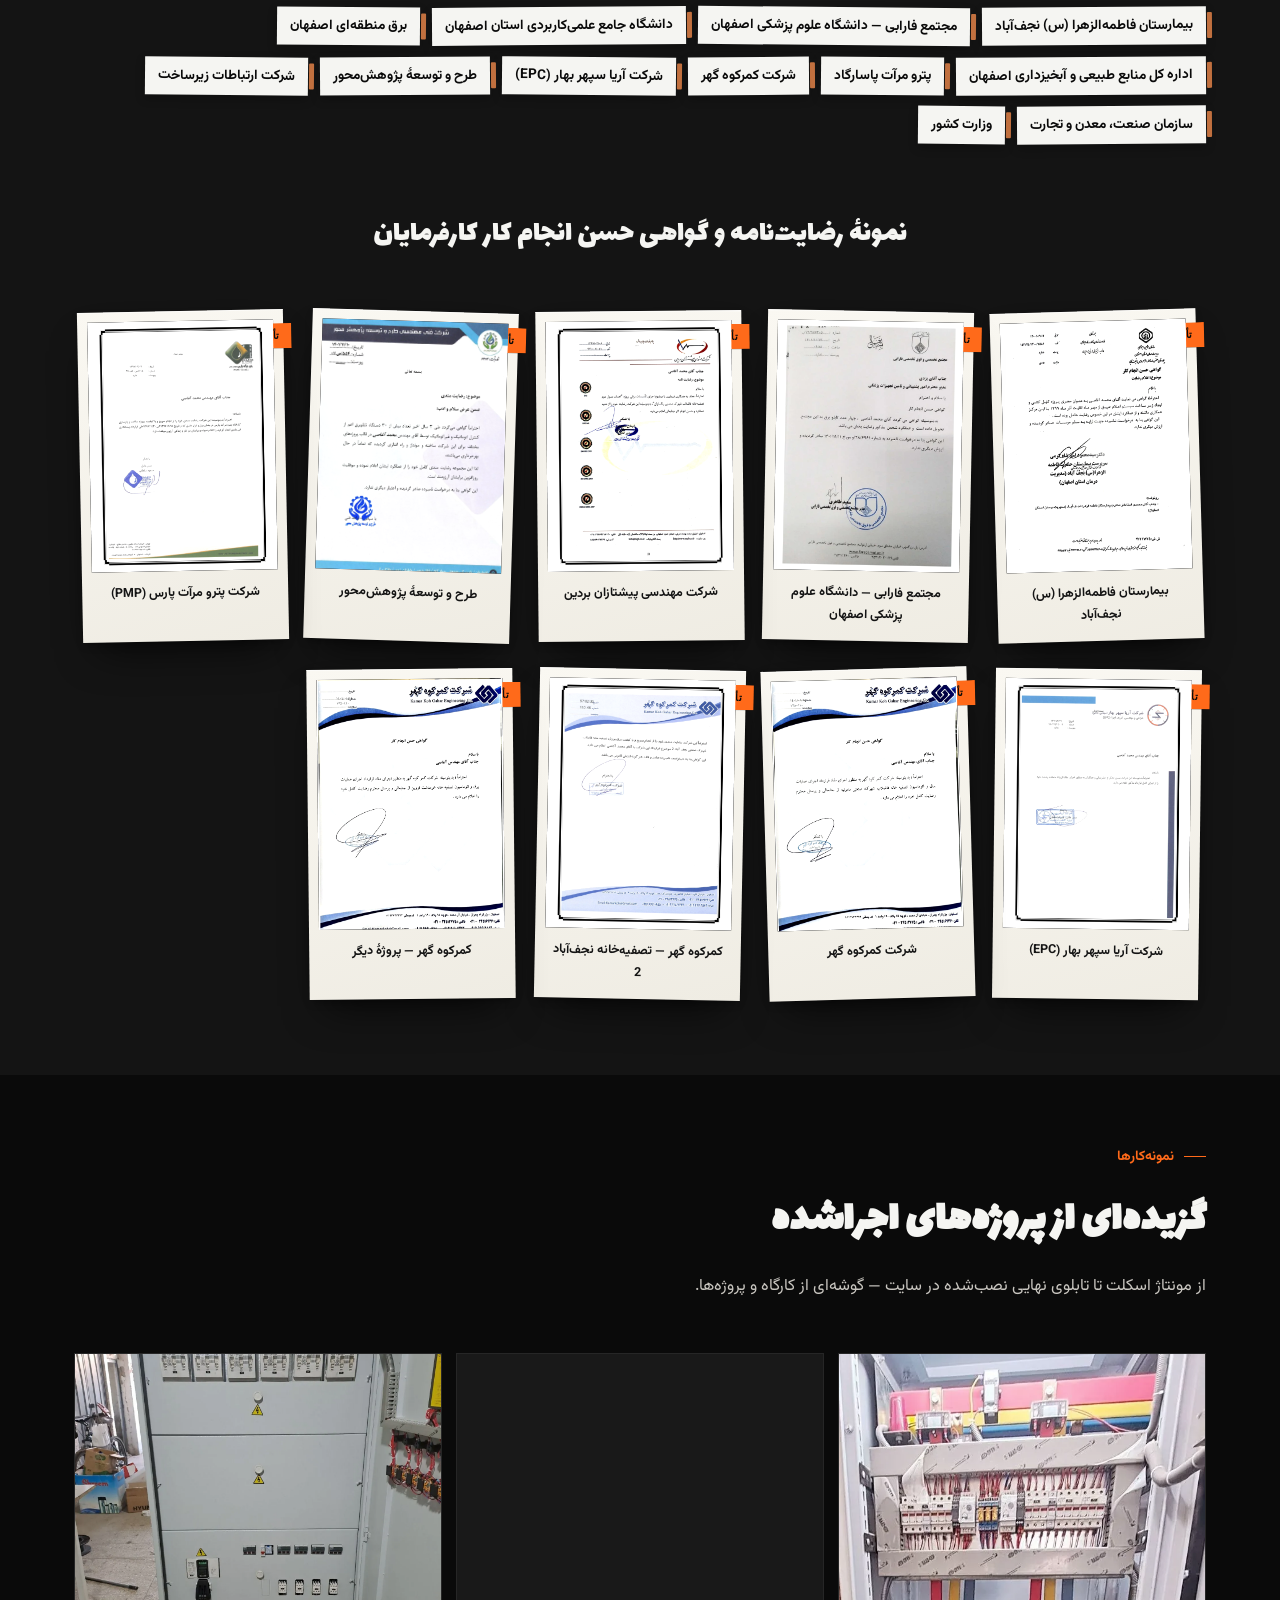
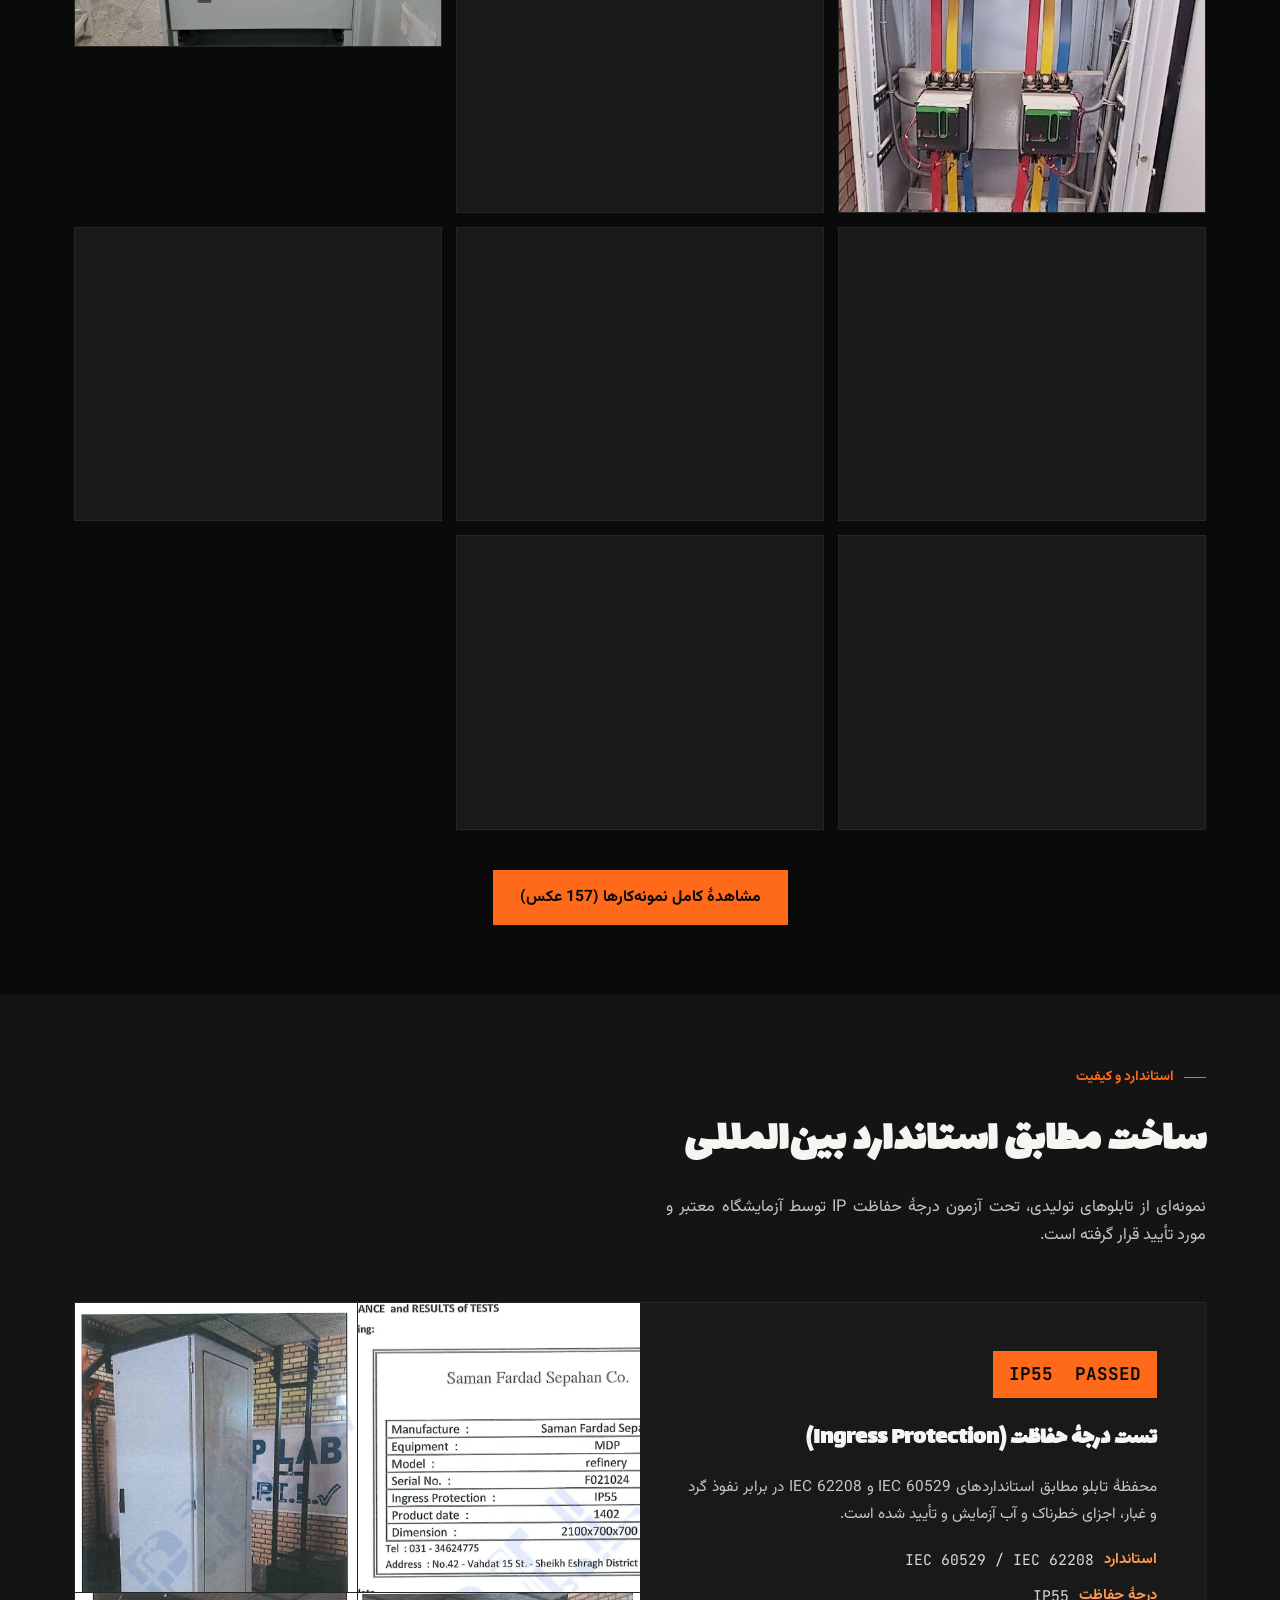
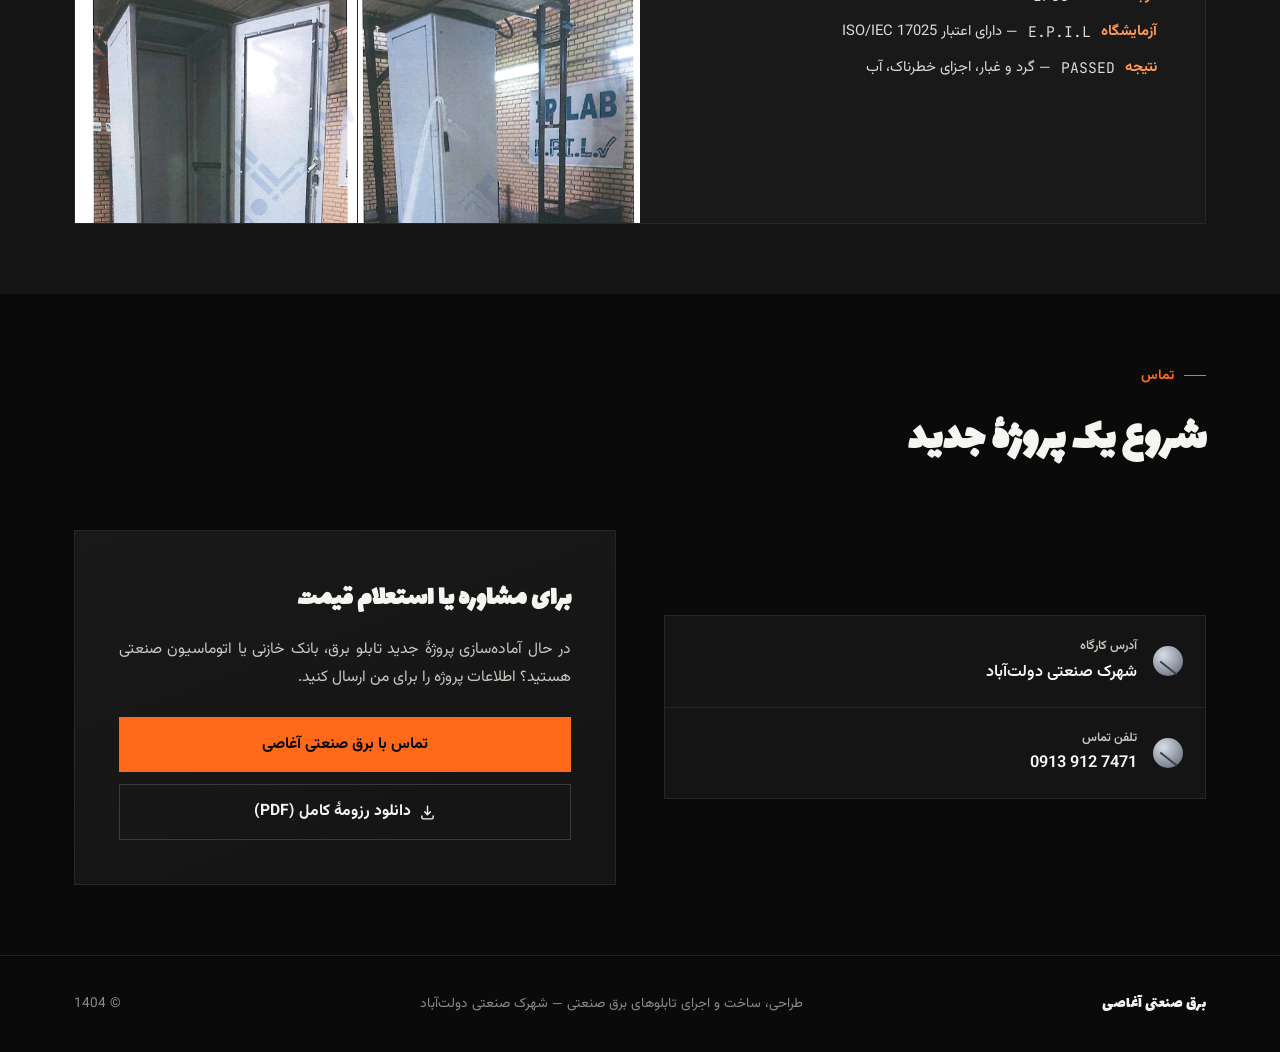
==== commit b9081ee4: "Improve image loading on slow networks Add 420px WebP thumbnails with srcset, explicit width/height " ====
--- a/index.html
+++ b/index.html
@@ -27,6 +27,8 @@
     <meta name="twitter:image" content="https://aghasi.resumio.ir/assets/img/og.jpg"/>
     <link rel="icon" type="image/svg+xml"
           href="data:image/svg+xml,%3Csvg xmlns='http://www.w3.org/2000/svg' viewBox='0 0 24 24'%3E%3Crect width='24' height='24' rx='4' fill='%230b0d10'/%3E%3Cpath d='M13 2 4 14h6l-1 8 9-12h-6l1-8Z' fill='%23f0a800'/%3E%3C/svg%3E">
+    <script>document.documentElement.className+=" js"</script>
+    <link rel="preload" as="image" href="assets/img/hero.webp" fetchpriority="high">
     <link rel="preconnect" href="https://fonts.googleapis.com">
     <link rel="preconnect" href="https://fonts.gstatic.com" crossorigin>
     <link href="https://fonts.googleapis.com/css2?family=Lalezar&family=Vazirmatn:wght@400;500;600;700;800;900&family=JetBrains+Mono:wght@400;500;700&display=swap"
@@ -403,42 +405,42 @@
             <p class="section-desc">از مونتاژ اسکلت تا تابلوی نهایی نصب‌شده در سایت — گوشه‌ای از کارگاه و پروژه‌ها.</p>
         </div>
         <div class="gallery-grid reveal">
-            <a class="g-item tall" data-cat="detail" href="gallery.html"><img src="assets/img/gallery/g013.webp"
+            <a class="g-item tall" data-cat="detail" href="gallery.html"><img src="assets/img/gallery/g013.webp" srcset="assets/img/gallery/t/g013.webp 420w, assets/img/gallery/g013.webp 591w" sizes="(max-width:560px) 100vw,(max-width:900px) 50vw,33vw" width="591" height="1280" decoding="async"
                                                                               alt="چیدمان کلید و کنتاکتور در تابلو"
                                                                               loading="lazy">
                 <div class="g-caption">چیدمان کلید و کنتاکتور در تابلو</div>
             </a>
-            <a class="g-item tall" data-cat="detail" href="gallery.html"><img src="assets/img/gallery/g110.webp"
+            <a class="g-item tall" data-cat="detail" href="gallery.html"><img src="assets/img/gallery/g110.webp" srcset="assets/img/gallery/t/g110.webp 420w, assets/img/gallery/g110.webp 577w" sizes="(max-width:560px) 100vw,(max-width:900px) 50vw,33vw" width="577" height="1280" decoding="async"
                                                                               alt="سیم‌بندی دقیق مدار قدرت و فرمان"
                                                                               loading="lazy">
                 <div class="g-caption">سیم‌بندی دقیق مدار قدرت و فرمان</div>
             </a>
-            <a class="g-item wide" data-cat="detail" href="gallery.html"><img src="assets/img/gallery/g089.webp"
+            <a class="g-item wide" data-cat="detail" href="gallery.html"><img src="assets/img/gallery/g089.webp" srcset="assets/img/gallery/t/g089.webp 420w, assets/img/gallery/g089.webp 1280w" sizes="(max-width:560px) 100vw,(max-width:900px) 50vw,33vw" width="1280" height="1280" decoding="async"
                                                                               alt="ردیف کلیدهای مینیاتوری و رله‌های حفاظتی"
                                                                               loading="lazy">
                 <div class="g-caption">ردیف کلیدهای مینیاتوری و رله‌های حفاظتی</div>
             </a>
-            <a class="g-item wide" data-cat="capacitor" href="gallery.html"><img src="assets/img/gallery/g087.webp"
+            <a class="g-item wide" data-cat="capacitor" href="gallery.html"><img src="assets/img/gallery/g087.webp" srcset="assets/img/gallery/t/g087.webp 420w, assets/img/gallery/g087.webp 1280w" sizes="(max-width:560px) 100vw,(max-width:900px) 50vw,33vw" width="1280" height="1280" decoding="async"
                                                                                  alt="بانک خازنی و اصلاح ضریب توان"
                                                                                  loading="lazy">
                 <div class="g-caption">بانک خازنی و اصلاح ضریب توان</div>
             </a>
-            <a class="g-item wide" data-cat="facade" href="gallery.html"><img src="assets/img/gallery/g108.webp"
+            <a class="g-item wide" data-cat="facade" href="gallery.html"><img src="assets/img/gallery/g108.webp" srcset="assets/img/gallery/t/g108.webp 420w, assets/img/gallery/g108.webp 1280w" sizes="(max-width:560px) 100vw,(max-width:900px) 50vw,33vw" width="1280" height="855" decoding="async"
                                                                               alt="تابلوی نهایی آماده تحویل"
                                                                               loading="lazy">
                 <div class="g-caption">تابلوی نهایی آماده تحویل</div>
             </a>
-            <a class="g-item wide" data-cat="facade" href="gallery.html"><img src="assets/img/gallery/g092.webp"
+            <a class="g-item wide" data-cat="facade" href="gallery.html"><img src="assets/img/gallery/g092.webp" srcset="assets/img/gallery/t/g092.webp 420w, assets/img/gallery/g092.webp 1280w" sizes="(max-width:560px) 100vw,(max-width:900px) 50vw,33vw" width="1280" height="1280" decoding="async"
                                                                               alt="نمای بیرونی تابلو با درب بسته"
                                                                               loading="lazy">
                 <div class="g-caption">نمای بیرونی تابلو با درب بسته</div>
             </a>
-            <a class="g-item wide" data-cat="site" href="gallery.html"><img src="assets/img/gallery/g151.webp"
+            <a class="g-item wide" data-cat="site" href="gallery.html"><img src="assets/img/gallery/g151.webp" srcset="assets/img/gallery/t/g151.webp 420w, assets/img/gallery/g151.webp 1280w" sizes="(max-width:560px) 100vw,(max-width:900px) 50vw,33vw" width="1280" height="1280" decoding="async"
                                                                             alt="نصب تابلو در سایت پروژه"
                                                                             loading="lazy">
                 <div class="g-caption">نصب تابلو در سایت پروژه</div>
             </a>
-            <a class="g-item wide" data-cat="site" href="gallery.html"><img src="assets/img/gallery/g096.webp"
+            <a class="g-item wide" data-cat="site" href="gallery.html"><img src="assets/img/gallery/g096.webp" srcset="assets/img/gallery/t/g096.webp 420w, assets/img/gallery/g096.webp 1280w" sizes="(max-width:560px) 100vw,(max-width:900px) 50vw,33vw" width="1280" height="1280" decoding="async"
                                                                             alt="راه‌اندازی تابلو در محل نصب"
                                                                             loading="lazy">
                 <div class="g-caption">راه‌اندازی تابلو در محل نصب</div>
--- a/assets/css/style.css
+++ b/assets/css/style.css
@@ -474,3 +474,16 @@
   section{padding:70px 0;}
   .services-grid .service-card{padding:36px 28px;}
 }
+
+/* ---------- image loading: placeholder shimmer + fade-in (weak network) ---------- */
+.g-item,.letter-frame{background-color:var(--graphite-850);}
+.g-item::before,.letter-frame::before{content:"";position:absolute;inset:0;z-index:0;
+  background:linear-gradient(100deg,transparent 30%,rgba(255,255,255,.06) 50%,transparent 70%);
+  background-size:200% 100%;animation:imgShimmer 1.4s linear infinite;}
+@keyframes imgShimmer{from{background-position:200% 0}to{background-position:-200% 0}}
+.g-item img,.letter-frame img{position:relative;z-index:1;}
+.js .g-item img,.js .letter-frame img,.js .cert-panel img{opacity:0;transition:opacity .5s ease, transform .5s cubic-bezier(.2,.7,.3,1), filter .4s;}
+.js .g-item img.loaded,.js .letter-frame img.loaded,.js .cert-panel img.loaded{opacity:1;}
+.g-item:has(img.loaded)::before,.letter-frame:has(img.loaded)::before{display:none;}
+.gallery-grid.masonry .g-item{min-height:140px;}
+@media (prefers-reduced-motion:reduce){.g-item::before,.letter-frame::before{animation:none}}
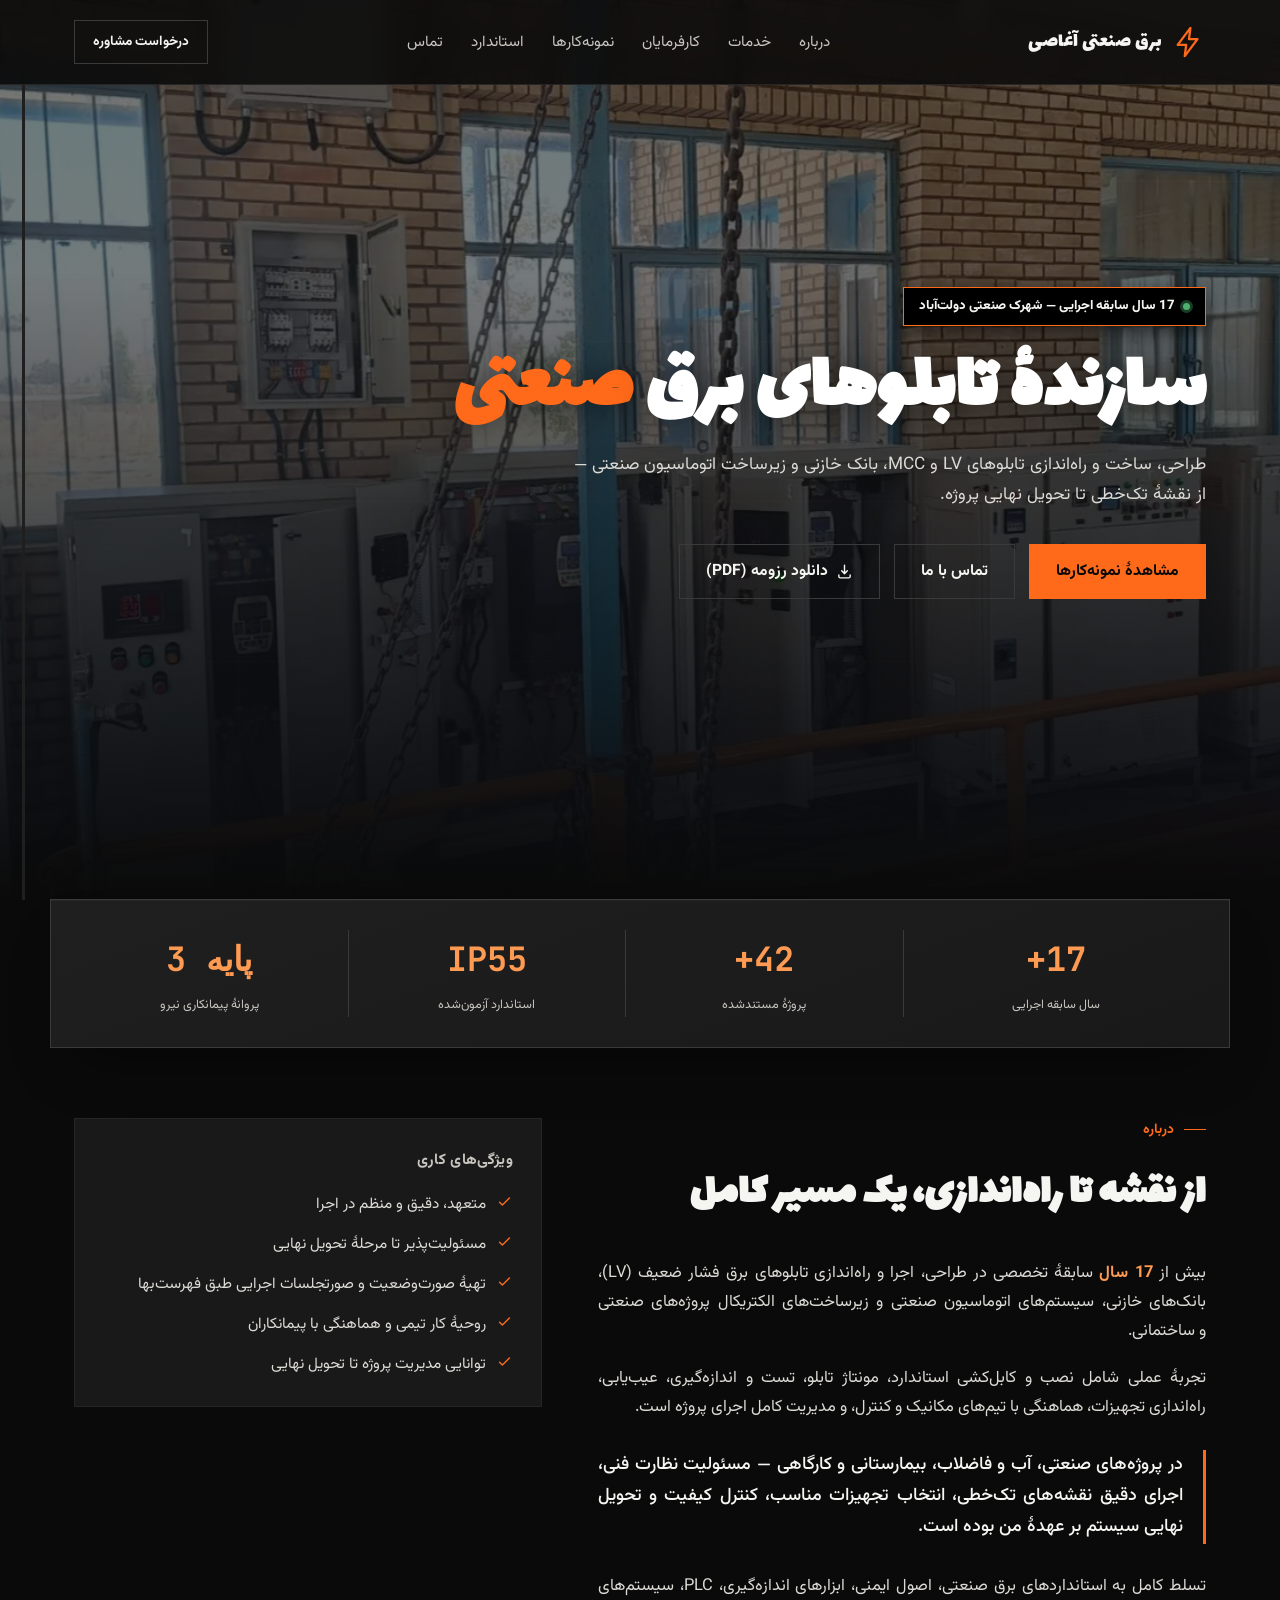
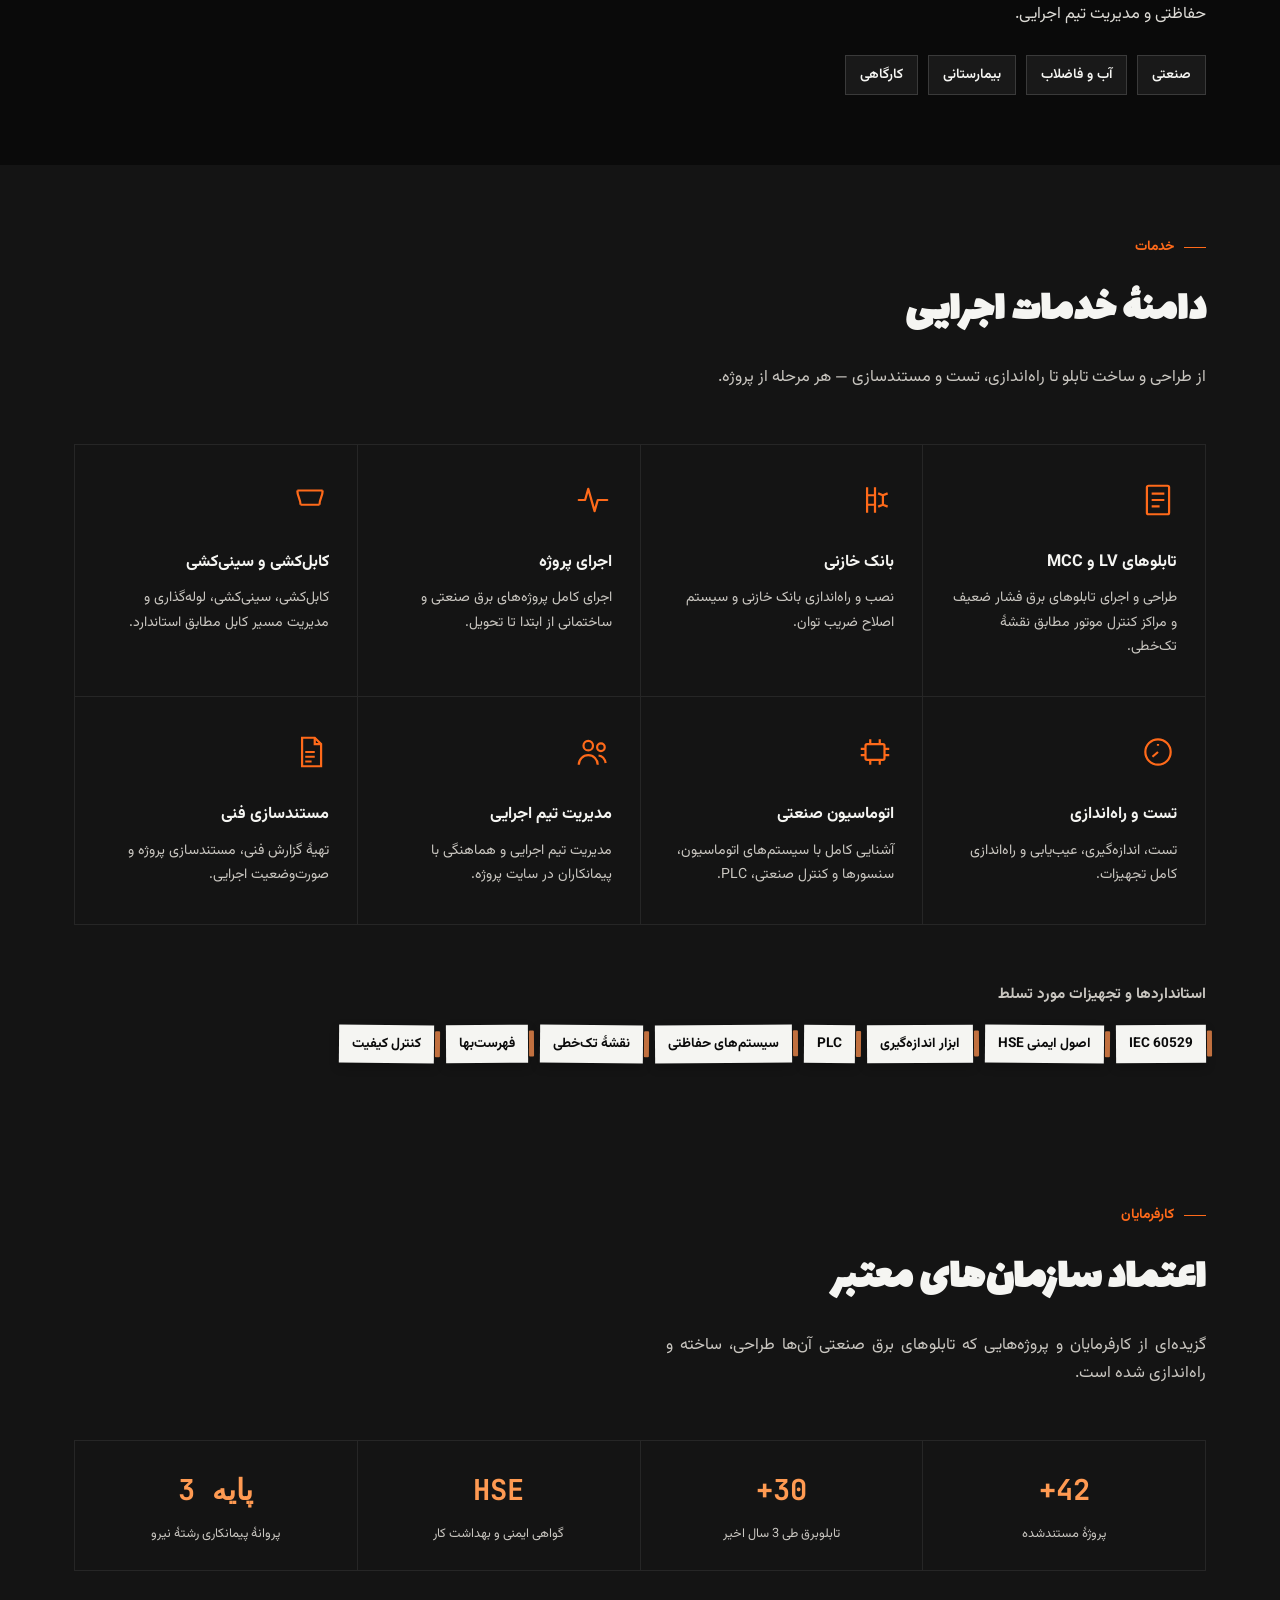
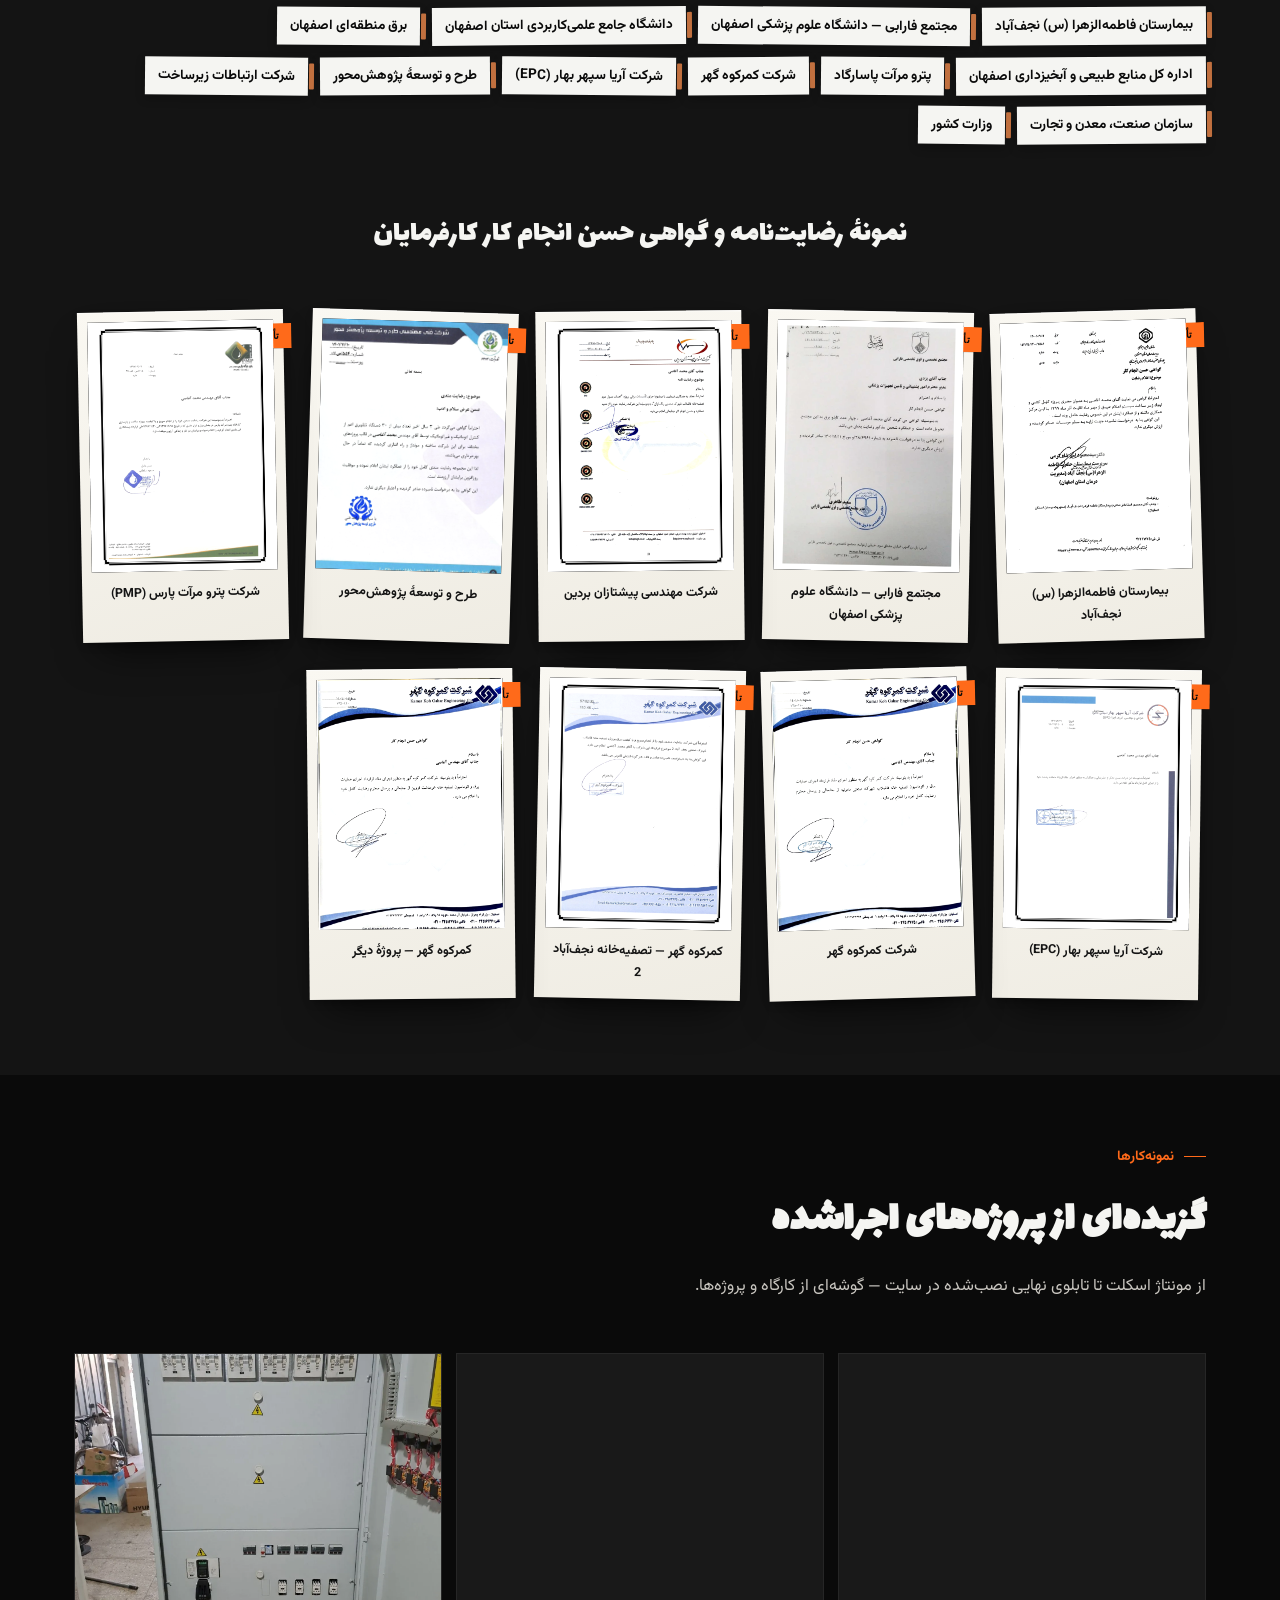
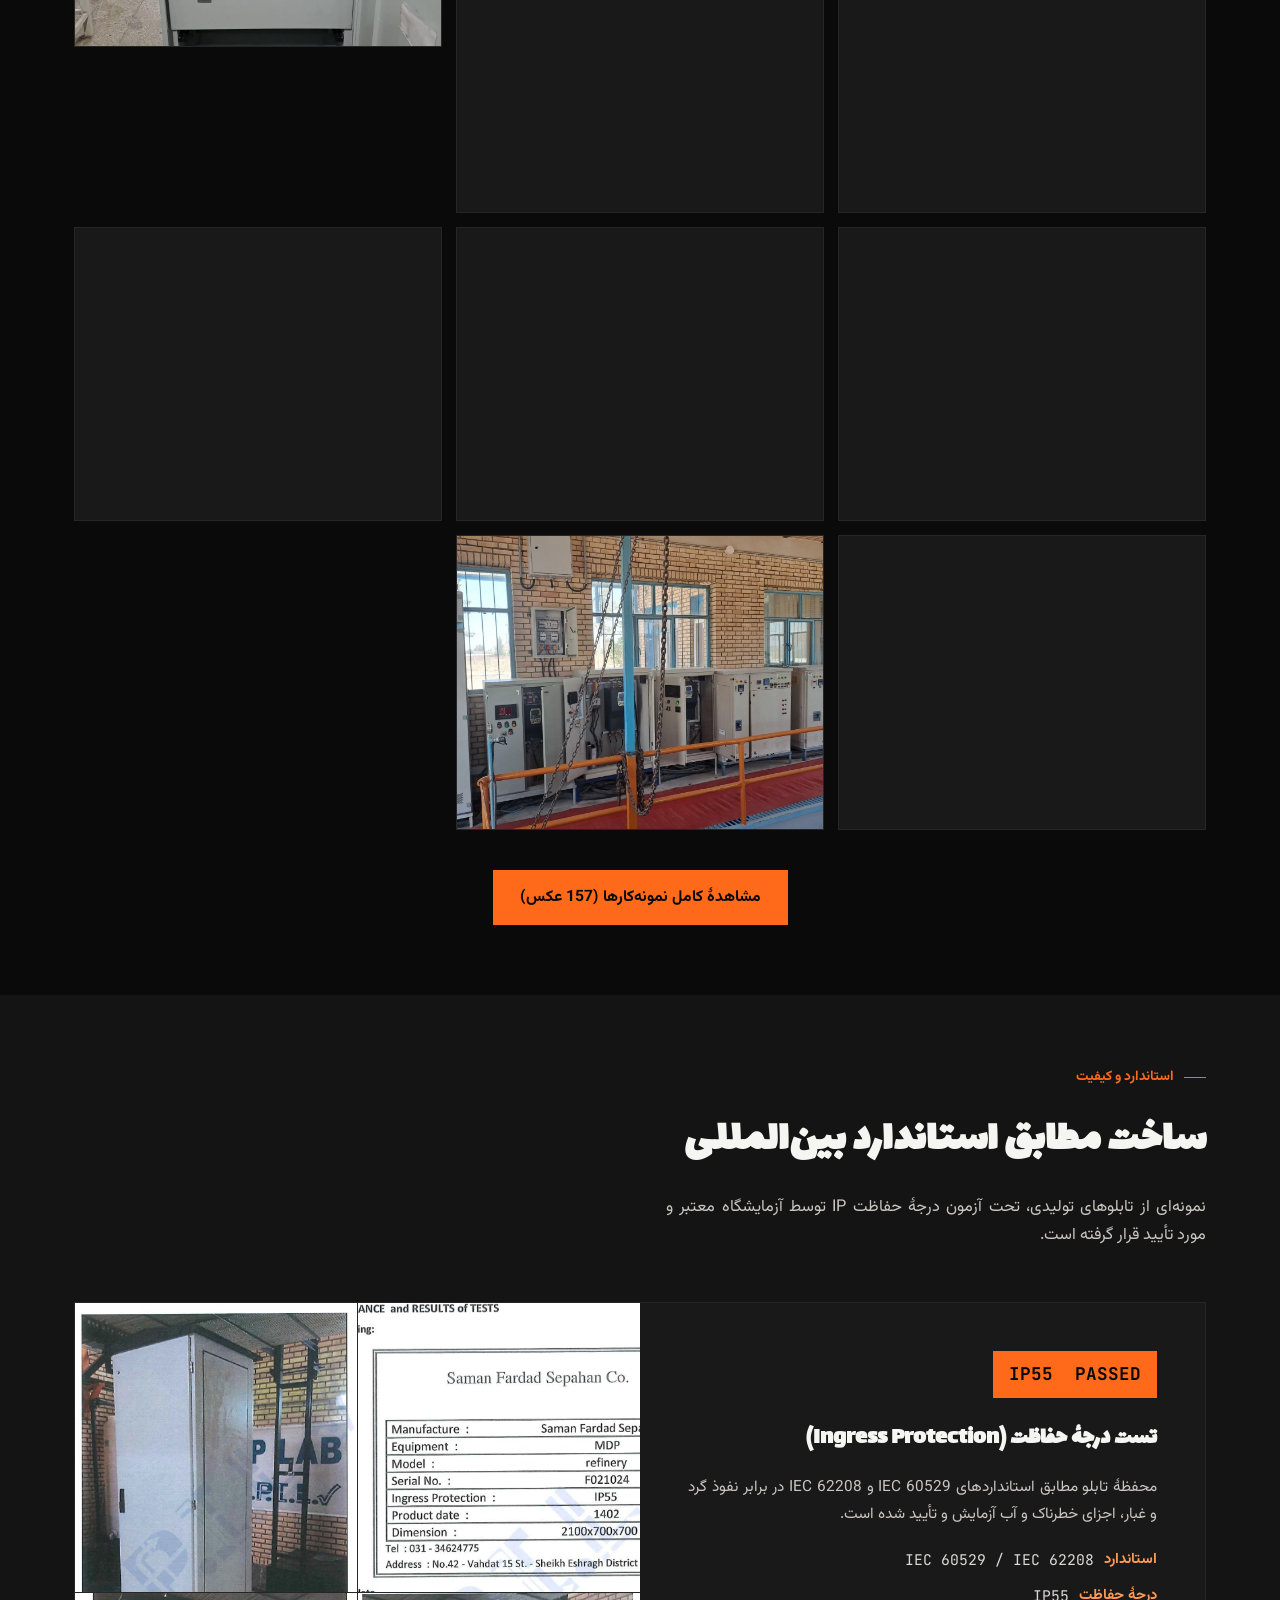
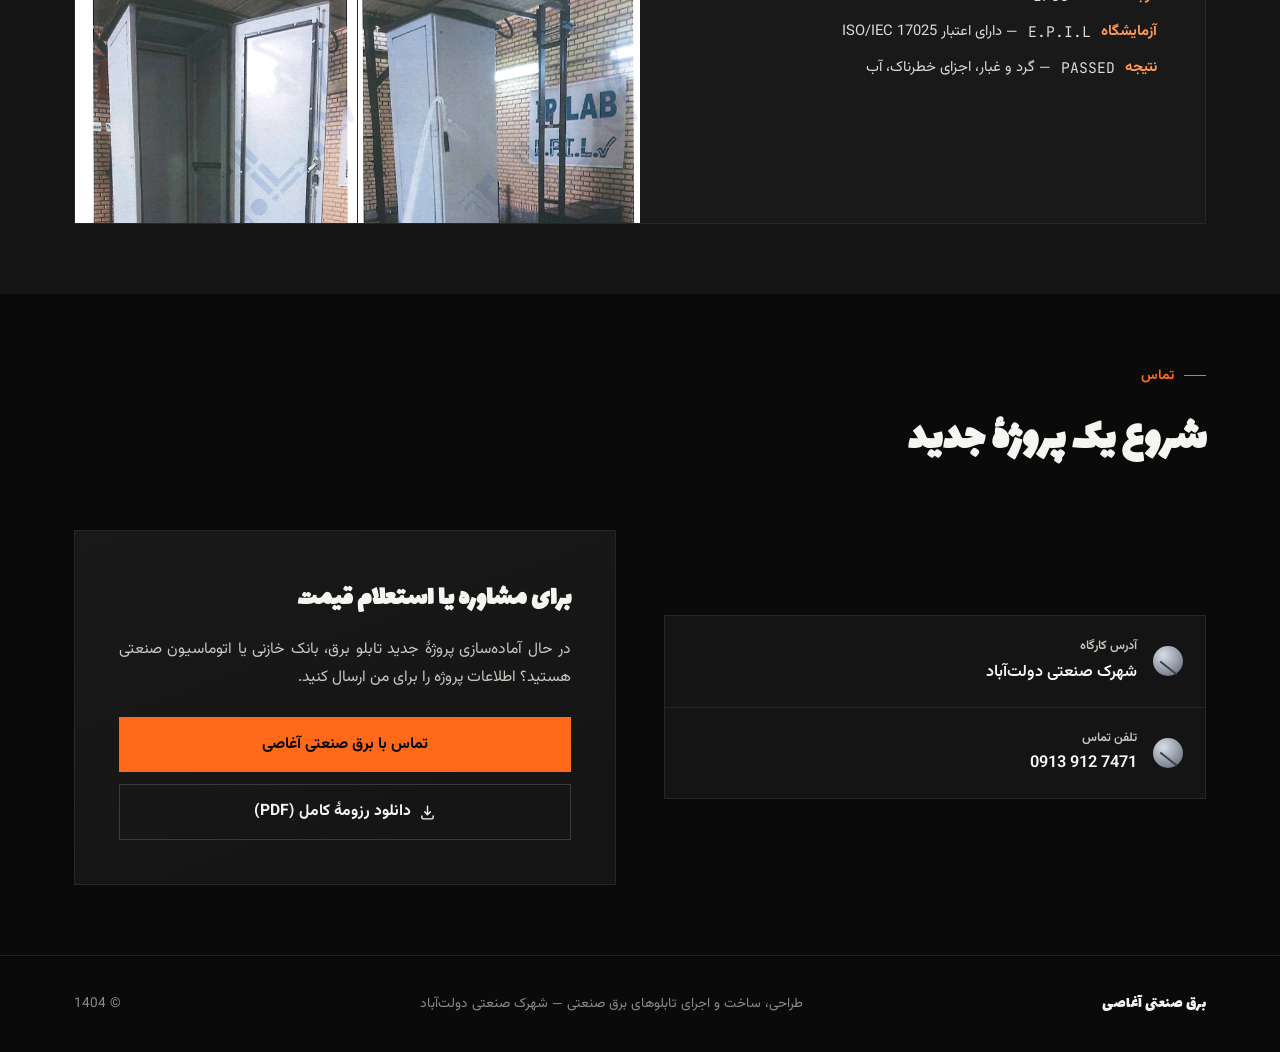
==== commit fb13bb7b: "Self-host fonts to remove Google Fonts dependency Google Fonts is slow or blocked in Iran and was re" ====
--- a/index.html
+++ b/index.html
@@ -29,10 +29,8 @@
           href="data:image/svg+xml,%3Csvg xmlns='http://www.w3.org/2000/svg' viewBox='0 0 24 24'%3E%3Crect width='24' height='24' rx='4' fill='%230b0d10'/%3E%3Cpath d='M13 2 4 14h6l-1 8 9-12h-6l1-8Z' fill='%23f0a800'/%3E%3C/svg%3E">
     <script>document.documentElement.className+=" js"</script>
     <link rel="preload" as="image" href="assets/img/hero.webp" fetchpriority="high">
-    <link rel="preconnect" href="https://fonts.googleapis.com">
-    <link rel="preconnect" href="https://fonts.gstatic.com" crossorigin>
-    <link href="https://fonts.googleapis.com/css2?family=Lalezar&family=Vazirmatn:wght@400;500;600;700;800;900&family=JetBrains+Mono:wght@400;500;700&display=swap"
-          rel="stylesheet">
+<link rel="preload" as="font" type="font/woff2" href="assets/fonts/Vazirmatn-arabic-b37f90.woff2" crossorigin>
+<link rel="stylesheet" href="assets/css/fonts.css">
     <link rel="stylesheet" href="assets/css/style.css">
     <script type="application/ld+json">
     {
--- a/assets/css/fonts.css
+++ b/assets/css/fonts.css
@@ -0,0 +1,136 @@
+@font-face {
+  font-family: 'JetBrains Mono';
+  font-style: normal;
+  font-weight: 400;
+  font-display: swap;
+  src: url(../fonts/JetBrainsMono-latin-480c06.woff2) format('woff2');
+  unicode-range: U+0000-00FF, U+0131, U+0152-0153, U+02BB-02BC, U+02C6, U+02DA, U+02DC, U+0304, U+0308, U+0329, U+2000-206F, U+20AC, U+2122, U+2191, U+2193, U+2212, U+2215, U+FEFF, U+FFFD;
+}
+@font-face {
+  font-family: 'JetBrains Mono';
+  font-style: normal;
+  font-weight: 500;
+  font-display: swap;
+  src: url(../fonts/JetBrainsMono-latin-480c06.woff2) format('woff2');
+  unicode-range: U+0000-00FF, U+0131, U+0152-0153, U+02BB-02BC, U+02C6, U+02DA, U+02DC, U+0304, U+0308, U+0329, U+2000-206F, U+20AC, U+2122, U+2191, U+2193, U+2212, U+2215, U+FEFF, U+FFFD;
+}
+@font-face {
+  font-family: 'JetBrains Mono';
+  font-style: normal;
+  font-weight: 700;
+  font-display: swap;
+  src: url(../fonts/JetBrainsMono-latin-480c06.woff2) format('woff2');
+  unicode-range: U+0000-00FF, U+0131, U+0152-0153, U+02BB-02BC, U+02C6, U+02DA, U+02DC, U+0304, U+0308, U+0329, U+2000-206F, U+20AC, U+2122, U+2191, U+2193, U+2212, U+2215, U+FEFF, U+FFFD;
+}
+@font-face {
+  font-family: 'Lalezar';
+  font-style: normal;
+  font-weight: 400;
+  font-display: swap;
+  src: url(../fonts/Lalezar-arabic-34b602.woff2) format('woff2');
+  unicode-range: U+0600-06FF, U+0750-077F, U+0870-0891, U+0897-08E1, U+08E3-08FF, U+200C-200E, U+2010-2011, U+204F, U+2E41, U+FB50-FDFF, U+FE70-FE74, U+FE76-FEFC, U+102E0-102FB, U+10E60-10E7E, U+10EC2-10EC7, U+10EC9-10EEE, U+10EF0-10EFF, U+1EE00-1EE03, U+1EE05-1EE1F, U+1EE21-1EE22, U+1EE24, U+1EE27, U+1EE29-1EE32, U+1EE34-1EE37, U+1EE39, U+1EE3B, U+1EE42, U+1EE47, U+1EE49, U+1EE4B, U+1EE4D-1EE4F, U+1EE51-1EE52, U+1EE54, U+1EE57, U+1EE59, U+1EE5B, U+1EE5D, U+1EE5F, U+1EE61-1EE62, U+1EE64, U+1EE67-1EE6A, U+1EE6C-1EE72, U+1EE74-1EE77, U+1EE79-1EE7C, U+1EE7E, U+1EE80-1EE89, U+1EE8B-1EE9B, U+1EEA1-1EEA3, U+1EEA5-1EEA9, U+1EEAB-1EEBB, U+1EEF0-1EEF1;
+}
+@font-face {
+  font-family: 'Lalezar';
+  font-style: normal;
+  font-weight: 400;
+  font-display: swap;
+  src: url(../fonts/Lalezar-latin-a7ab3b.woff2) format('woff2');
+  unicode-range: U+0000-00FF, U+0131, U+0152-0153, U+02BB-02BC, U+02C6, U+02DA, U+02DC, U+0304, U+0308, U+0329, U+2000-206F, U+20AC, U+2122, U+2191, U+2193, U+2212, U+2215, U+FEFF, U+FFFD;
+}
+@font-face {
+  font-family: 'Vazirmatn';
+  font-style: normal;
+  font-weight: 400;
+  font-display: swap;
+  src: url(../fonts/Vazirmatn-arabic-b37f90.woff2) format('woff2');
+  unicode-range: U+0600-06FF, U+0750-077F, U+0870-0891, U+0897-08E1, U+08E3-08FF, U+200C-200E, U+2010-2011, U+204F, U+2E41, U+FB50-FDFF, U+FE70-FE74, U+FE76-FEFC, U+102E0-102FB, U+10E60-10E7E, U+10EC2-10EC7, U+10EC9-10EEE, U+10EF0-10EFF, U+1EE00-1EE03, U+1EE05-1EE1F, U+1EE21-1EE22, U+1EE24, U+1EE27, U+1EE29-1EE32, U+1EE34-1EE37, U+1EE39, U+1EE3B, U+1EE42, U+1EE47, U+1EE49, U+1EE4B, U+1EE4D-1EE4F, U+1EE51-1EE52, U+1EE54, U+1EE57, U+1EE59, U+1EE5B, U+1EE5D, U+1EE5F, U+1EE61-1EE62, U+1EE64, U+1EE67-1EE6A, U+1EE6C-1EE72, U+1EE74-1EE77, U+1EE79-1EE7C, U+1EE7E, U+1EE80-1EE89, U+1EE8B-1EE9B, U+1EEA1-1EEA3, U+1EEA5-1EEA9, U+1EEAB-1EEBB, U+1EEF0-1EEF1;
+}
+@font-face {
+  font-family: 'Vazirmatn';
+  font-style: normal;
+  font-weight: 400;
+  font-display: swap;
+  src: url(../fonts/Vazirmatn-latin-f50a38.woff2) format('woff2');
+  unicode-range: U+0000-00FF, U+0131, U+0152-0153, U+02BB-02BC, U+02C6, U+02DA, U+02DC, U+0304, U+0308, U+0329, U+2000-206F, U+20AC, U+2122, U+2191, U+2193, U+2212, U+2215, U+FEFF, U+FFFD;
+}
+@font-face {
+  font-family: 'Vazirmatn';
+  font-style: normal;
+  font-weight: 500;
+  font-display: swap;
+  src: url(../fonts/Vazirmatn-arabic-b37f90.woff2) format('woff2');
+  unicode-range: U+0600-06FF, U+0750-077F, U+0870-0891, U+0897-08E1, U+08E3-08FF, U+200C-200E, U+2010-2011, U+204F, U+2E41, U+FB50-FDFF, U+FE70-FE74, U+FE76-FEFC, U+102E0-102FB, U+10E60-10E7E, U+10EC2-10EC7, U+10EC9-10EEE, U+10EF0-10EFF, U+1EE00-1EE03, U+1EE05-1EE1F, U+1EE21-1EE22, U+1EE24, U+1EE27, U+1EE29-1EE32, U+1EE34-1EE37, U+1EE39, U+1EE3B, U+1EE42, U+1EE47, U+1EE49, U+1EE4B, U+1EE4D-1EE4F, U+1EE51-1EE52, U+1EE54, U+1EE57, U+1EE59, U+1EE5B, U+1EE5D, U+1EE5F, U+1EE61-1EE62, U+1EE64, U+1EE67-1EE6A, U+1EE6C-1EE72, U+1EE74-1EE77, U+1EE79-1EE7C, U+1EE7E, U+1EE80-1EE89, U+1EE8B-1EE9B, U+1EEA1-1EEA3, U+1EEA5-1EEA9, U+1EEAB-1EEBB, U+1EEF0-1EEF1;
+}
+@font-face {
+  font-family: 'Vazirmatn';
+  font-style: normal;
+  font-weight: 500;
+  font-display: swap;
+  src: url(../fonts/Vazirmatn-latin-f50a38.woff2) format('woff2');
+  unicode-range: U+0000-00FF, U+0131, U+0152-0153, U+02BB-02BC, U+02C6, U+02DA, U+02DC, U+0304, U+0308, U+0329, U+2000-206F, U+20AC, U+2122, U+2191, U+2193, U+2212, U+2215, U+FEFF, U+FFFD;
+}
+@font-face {
+  font-family: 'Vazirmatn';
+  font-style: normal;
+  font-weight: 600;
+  font-display: swap;
+  src: url(../fonts/Vazirmatn-arabic-b37f90.woff2) format('woff2');
+  unicode-range: U+0600-06FF, U+0750-077F, U+0870-0891, U+0897-08E1, U+08E3-08FF, U+200C-200E, U+2010-2011, U+204F, U+2E41, U+FB50-FDFF, U+FE70-FE74, U+FE76-FEFC, U+102E0-102FB, U+10E60-10E7E, U+10EC2-10EC7, U+10EC9-10EEE, U+10EF0-10EFF, U+1EE00-1EE03, U+1EE05-1EE1F, U+1EE21-1EE22, U+1EE24, U+1EE27, U+1EE29-1EE32, U+1EE34-1EE37, U+1EE39, U+1EE3B, U+1EE42, U+1EE47, U+1EE49, U+1EE4B, U+1EE4D-1EE4F, U+1EE51-1EE52, U+1EE54, U+1EE57, U+1EE59, U+1EE5B, U+1EE5D, U+1EE5F, U+1EE61-1EE62, U+1EE64, U+1EE67-1EE6A, U+1EE6C-1EE72, U+1EE74-1EE77, U+1EE79-1EE7C, U+1EE7E, U+1EE80-1EE89, U+1EE8B-1EE9B, U+1EEA1-1EEA3, U+1EEA5-1EEA9, U+1EEAB-1EEBB, U+1EEF0-1EEF1;
+}
+@font-face {
+  font-family: 'Vazirmatn';
+  font-style: normal;
+  font-weight: 600;
+  font-display: swap;
+  src: url(../fonts/Vazirmatn-latin-f50a38.woff2) format('woff2');
+  unicode-range: U+0000-00FF, U+0131, U+0152-0153, U+02BB-02BC, U+02C6, U+02DA, U+02DC, U+0304, U+0308, U+0329, U+2000-206F, U+20AC, U+2122, U+2191, U+2193, U+2212, U+2215, U+FEFF, U+FFFD;
+}
+@font-face {
+  font-family: 'Vazirmatn';
+  font-style: normal;
+  font-weight: 700;
+  font-display: swap;
+  src: url(../fonts/Vazirmatn-arabic-b37f90.woff2) format('woff2');
+  unicode-range: U+0600-06FF, U+0750-077F, U+0870-0891, U+0897-08E1, U+08E3-08FF, U+200C-200E, U+2010-2011, U+204F, U+2E41, U+FB50-FDFF, U+FE70-FE74, U+FE76-FEFC, U+102E0-102FB, U+10E60-10E7E, U+10EC2-10EC7, U+10EC9-10EEE, U+10EF0-10EFF, U+1EE00-1EE03, U+1EE05-1EE1F, U+1EE21-1EE22, U+1EE24, U+1EE27, U+1EE29-1EE32, U+1EE34-1EE37, U+1EE39, U+1EE3B, U+1EE42, U+1EE47, U+1EE49, U+1EE4B, U+1EE4D-1EE4F, U+1EE51-1EE52, U+1EE54, U+1EE57, U+1EE59, U+1EE5B, U+1EE5D, U+1EE5F, U+1EE61-1EE62, U+1EE64, U+1EE67-1EE6A, U+1EE6C-1EE72, U+1EE74-1EE77, U+1EE79-1EE7C, U+1EE7E, U+1EE80-1EE89, U+1EE8B-1EE9B, U+1EEA1-1EEA3, U+1EEA5-1EEA9, U+1EEAB-1EEBB, U+1EEF0-1EEF1;
+}
+@font-face {
+  font-family: 'Vazirmatn';
+  font-style: normal;
+  font-weight: 700;
+  font-display: swap;
+  src: url(../fonts/Vazirmatn-latin-f50a38.woff2) format('woff2');
+  unicode-range: U+0000-00FF, U+0131, U+0152-0153, U+02BB-02BC, U+02C6, U+02DA, U+02DC, U+0304, U+0308, U+0329, U+2000-206F, U+20AC, U+2122, U+2191, U+2193, U+2212, U+2215, U+FEFF, U+FFFD;
+}
+@font-face {
+  font-family: 'Vazirmatn';
+  font-style: normal;
+  font-weight: 800;
+  font-display: swap;
+  src: url(../fonts/Vazirmatn-arabic-b37f90.woff2) format('woff2');
+  unicode-range: U+0600-06FF, U+0750-077F, U+0870-0891, U+0897-08E1, U+08E3-08FF, U+200C-200E, U+2010-2011, U+204F, U+2E41, U+FB50-FDFF, U+FE70-FE74, U+FE76-FEFC, U+102E0-102FB, U+10E60-10E7E, U+10EC2-10EC7, U+10EC9-10EEE, U+10EF0-10EFF, U+1EE00-1EE03, U+1EE05-1EE1F, U+1EE21-1EE22, U+1EE24, U+1EE27, U+1EE29-1EE32, U+1EE34-1EE37, U+1EE39, U+1EE3B, U+1EE42, U+1EE47, U+1EE49, U+1EE4B, U+1EE4D-1EE4F, U+1EE51-1EE52, U+1EE54, U+1EE57, U+1EE59, U+1EE5B, U+1EE5D, U+1EE5F, U+1EE61-1EE62, U+1EE64, U+1EE67-1EE6A, U+1EE6C-1EE72, U+1EE74-1EE77, U+1EE79-1EE7C, U+1EE7E, U+1EE80-1EE89, U+1EE8B-1EE9B, U+1EEA1-1EEA3, U+1EEA5-1EEA9, U+1EEAB-1EEBB, U+1EEF0-1EEF1;
+}
+@font-face {
+  font-family: 'Vazirmatn';
+  font-style: normal;
+  font-weight: 800;
+  font-display: swap;
+  src: url(../fonts/Vazirmatn-latin-f50a38.woff2) format('woff2');
+  unicode-range: U+0000-00FF, U+0131, U+0152-0153, U+02BB-02BC, U+02C6, U+02DA, U+02DC, U+0304, U+0308, U+0329, U+2000-206F, U+20AC, U+2122, U+2191, U+2193, U+2212, U+2215, U+FEFF, U+FFFD;
+}
+@font-face {
+  font-family: 'Vazirmatn';
+  font-style: normal;
+  font-weight: 900;
+  font-display: swap;
+  src: url(../fonts/Vazirmatn-arabic-b37f90.woff2) format('woff2');
+  unicode-range: U+0600-06FF, U+0750-077F, U+0870-0891, U+0897-08E1, U+08E3-08FF, U+200C-200E, U+2010-2011, U+204F, U+2E41, U+FB50-FDFF, U+FE70-FE74, U+FE76-FEFC, U+102E0-102FB, U+10E60-10E7E, U+10EC2-10EC7, U+10EC9-10EEE, U+10EF0-10EFF, U+1EE00-1EE03, U+1EE05-1EE1F, U+1EE21-1EE22, U+1EE24, U+1EE27, U+1EE29-1EE32, U+1EE34-1EE37, U+1EE39, U+1EE3B, U+1EE42, U+1EE47, U+1EE49, U+1EE4B, U+1EE4D-1EE4F, U+1EE51-1EE52, U+1EE54, U+1EE57, U+1EE59, U+1EE5B, U+1EE5D, U+1EE5F, U+1EE61-1EE62, U+1EE64, U+1EE67-1EE6A, U+1EE6C-1EE72, U+1EE74-1EE77, U+1EE79-1EE7C, U+1EE7E, U+1EE80-1EE89, U+1EE8B-1EE9B, U+1EEA1-1EEA3, U+1EEA5-1EEA9, U+1EEAB-1EEBB, U+1EEF0-1EEF1;
+}
+@font-face {
+  font-family: 'Vazirmatn';
+  font-style: normal;
+  font-weight: 900;
+  font-display: swap;
+  src: url(../fonts/Vazirmatn-latin-f50a38.woff2) format('woff2');
+  unicode-range: U+0000-00FF, U+0131, U+0152-0153, U+02BB-02BC, U+02C6, U+02DA, U+02DC, U+0304, U+0308, U+0329, U+2000-206F, U+20AC, U+2122, U+2191, U+2193, U+2212, U+2215, U+FEFF, U+FFFD;
+}
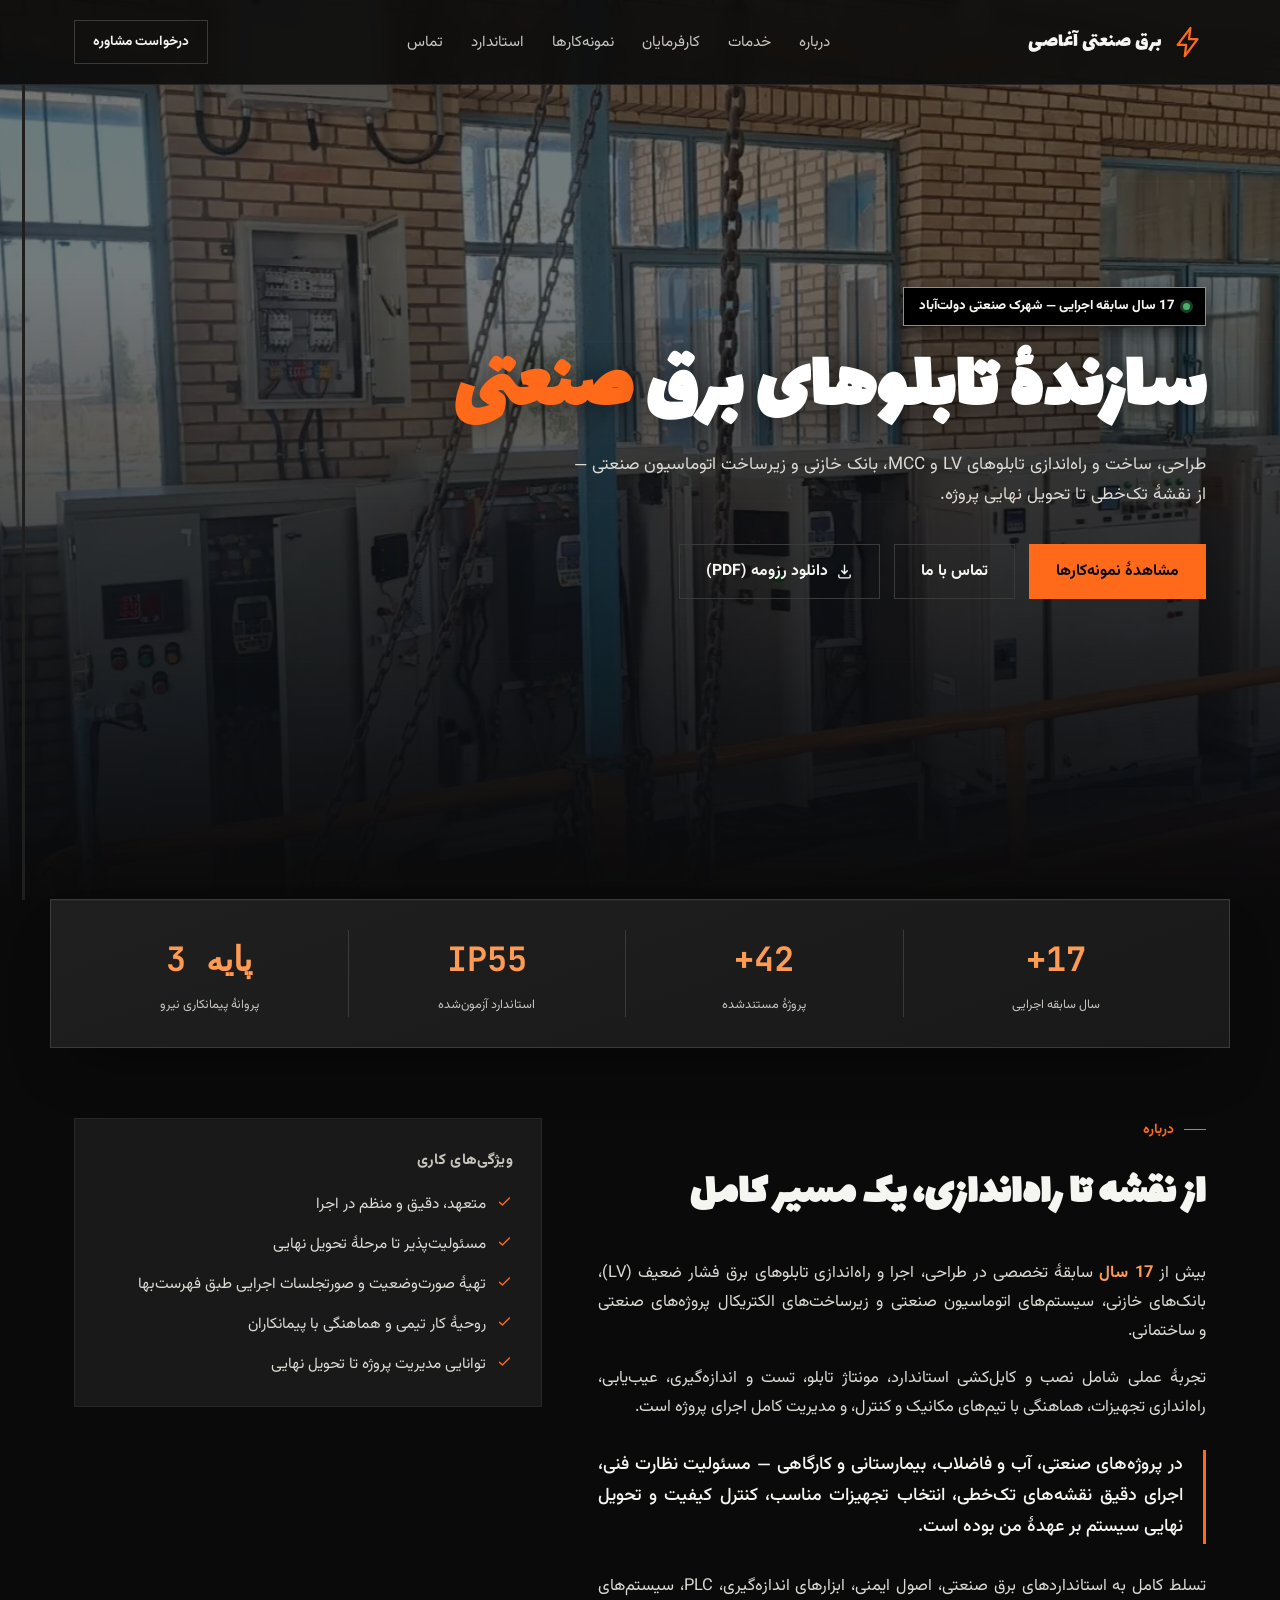
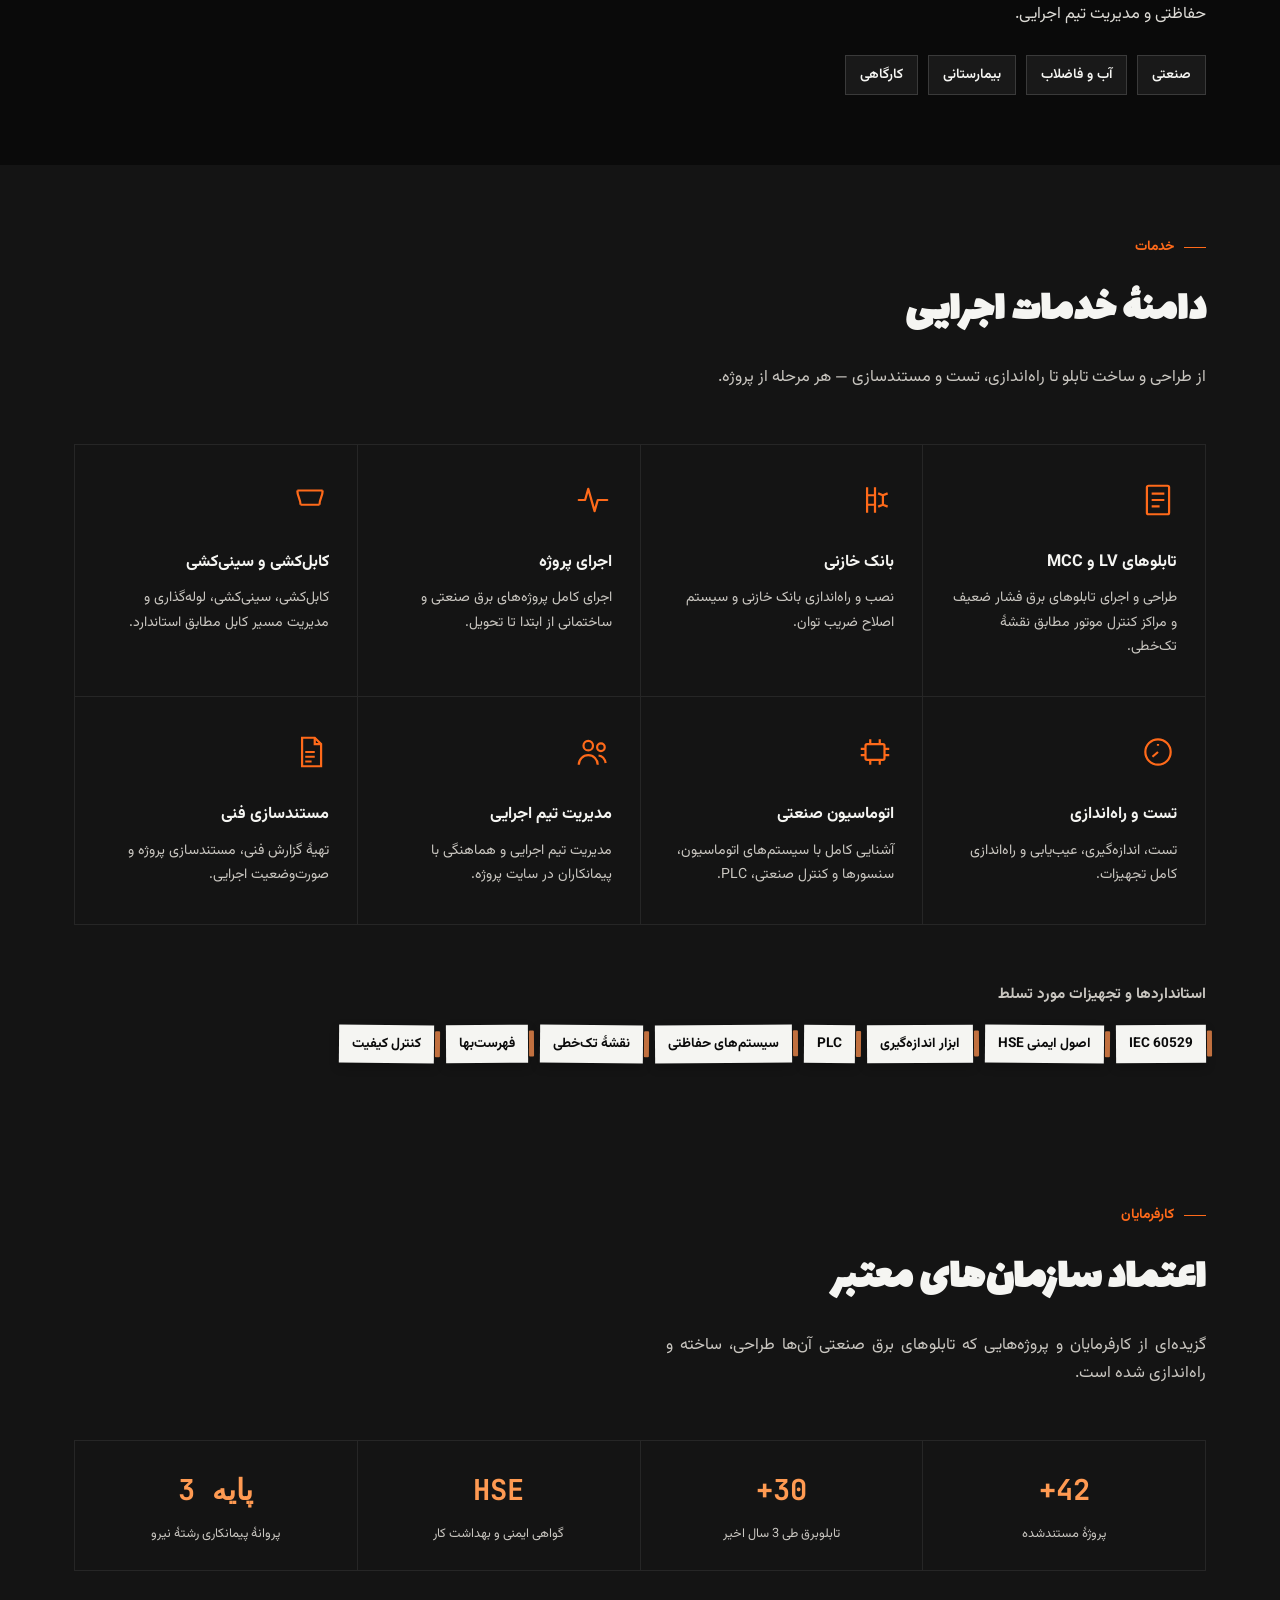
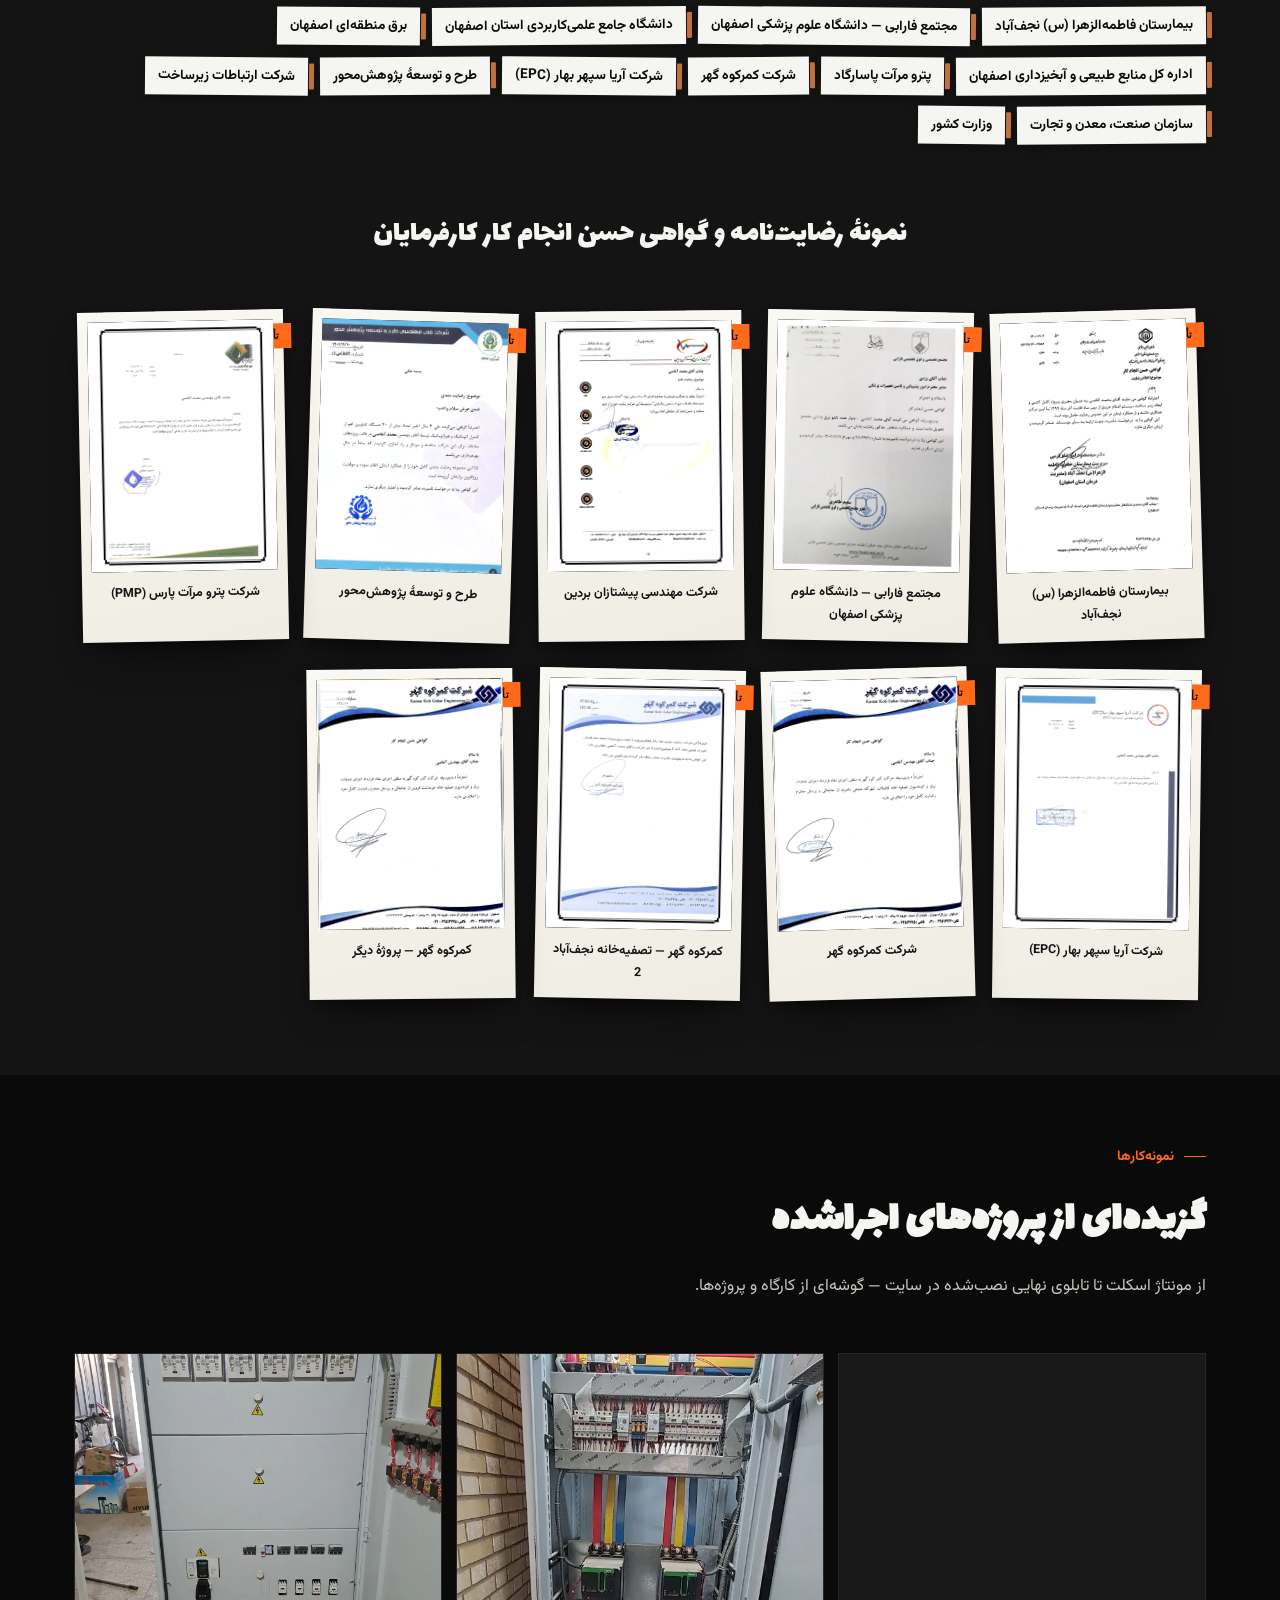
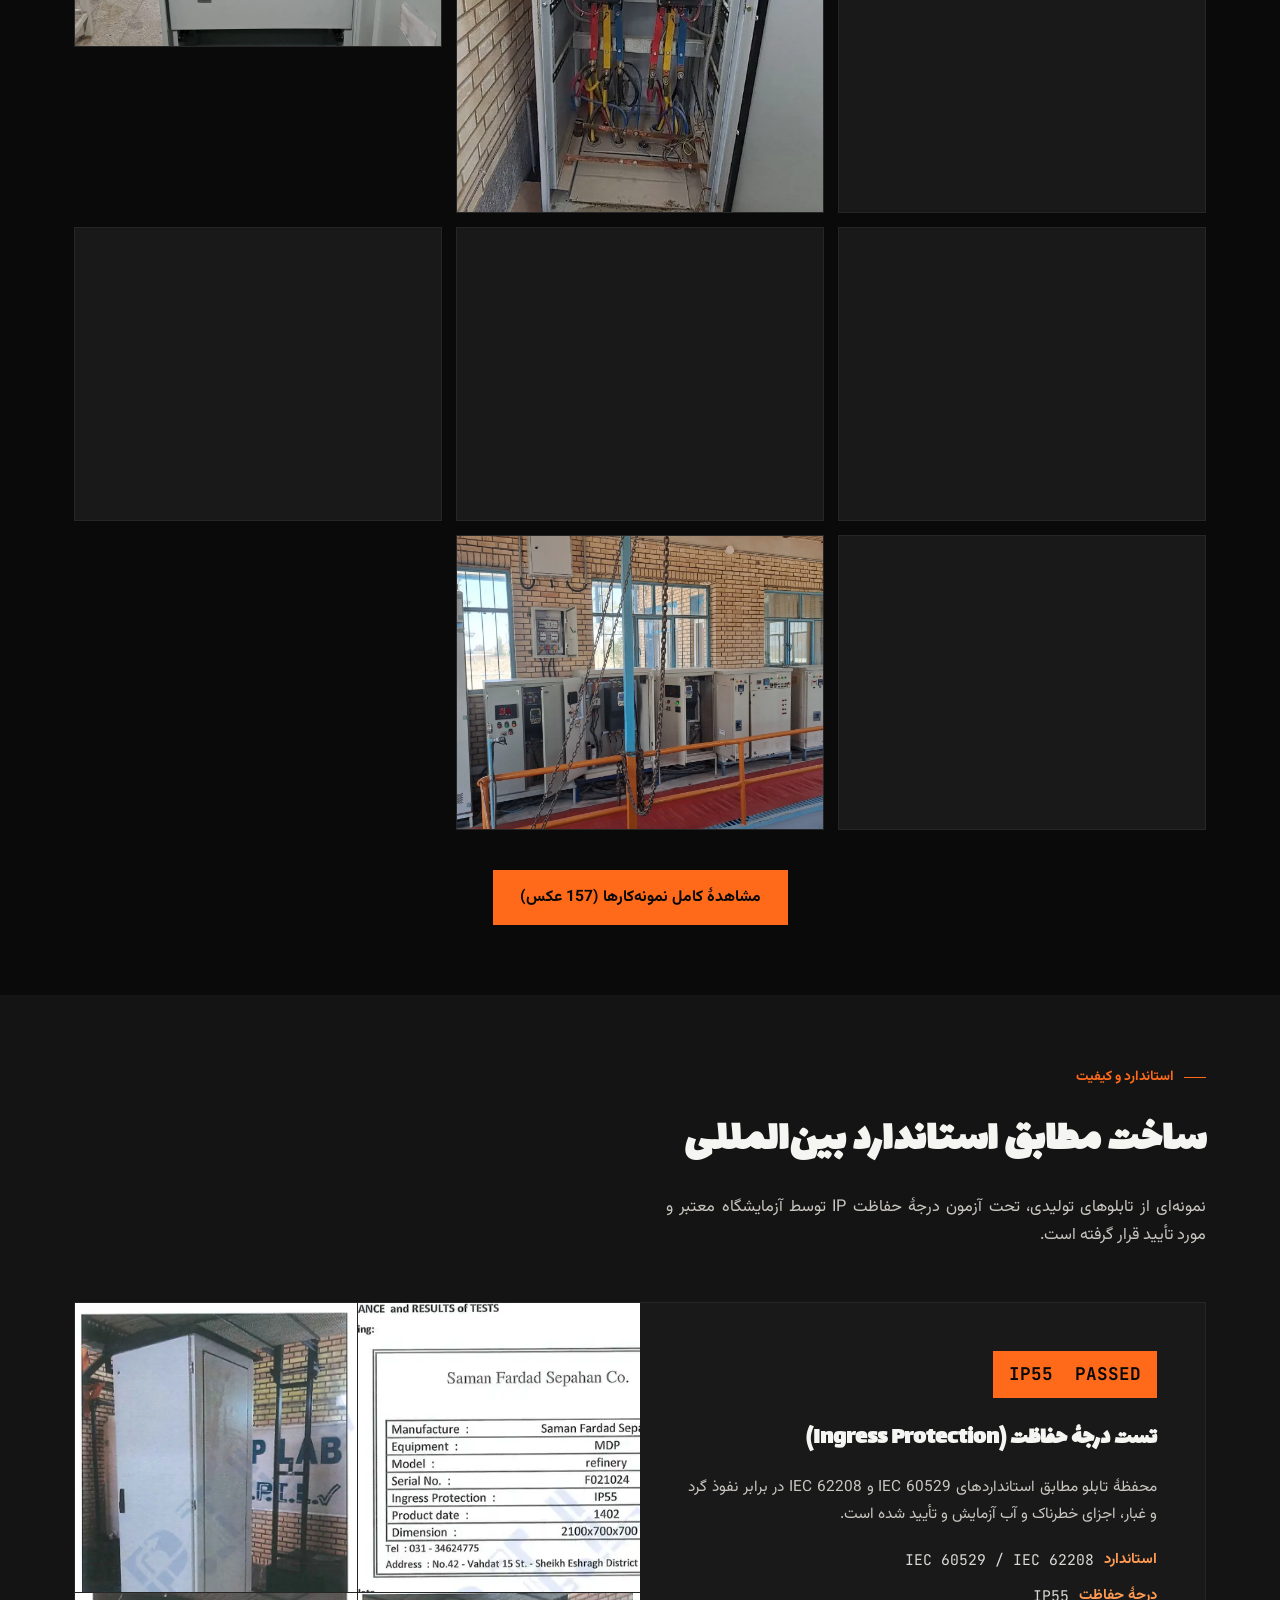
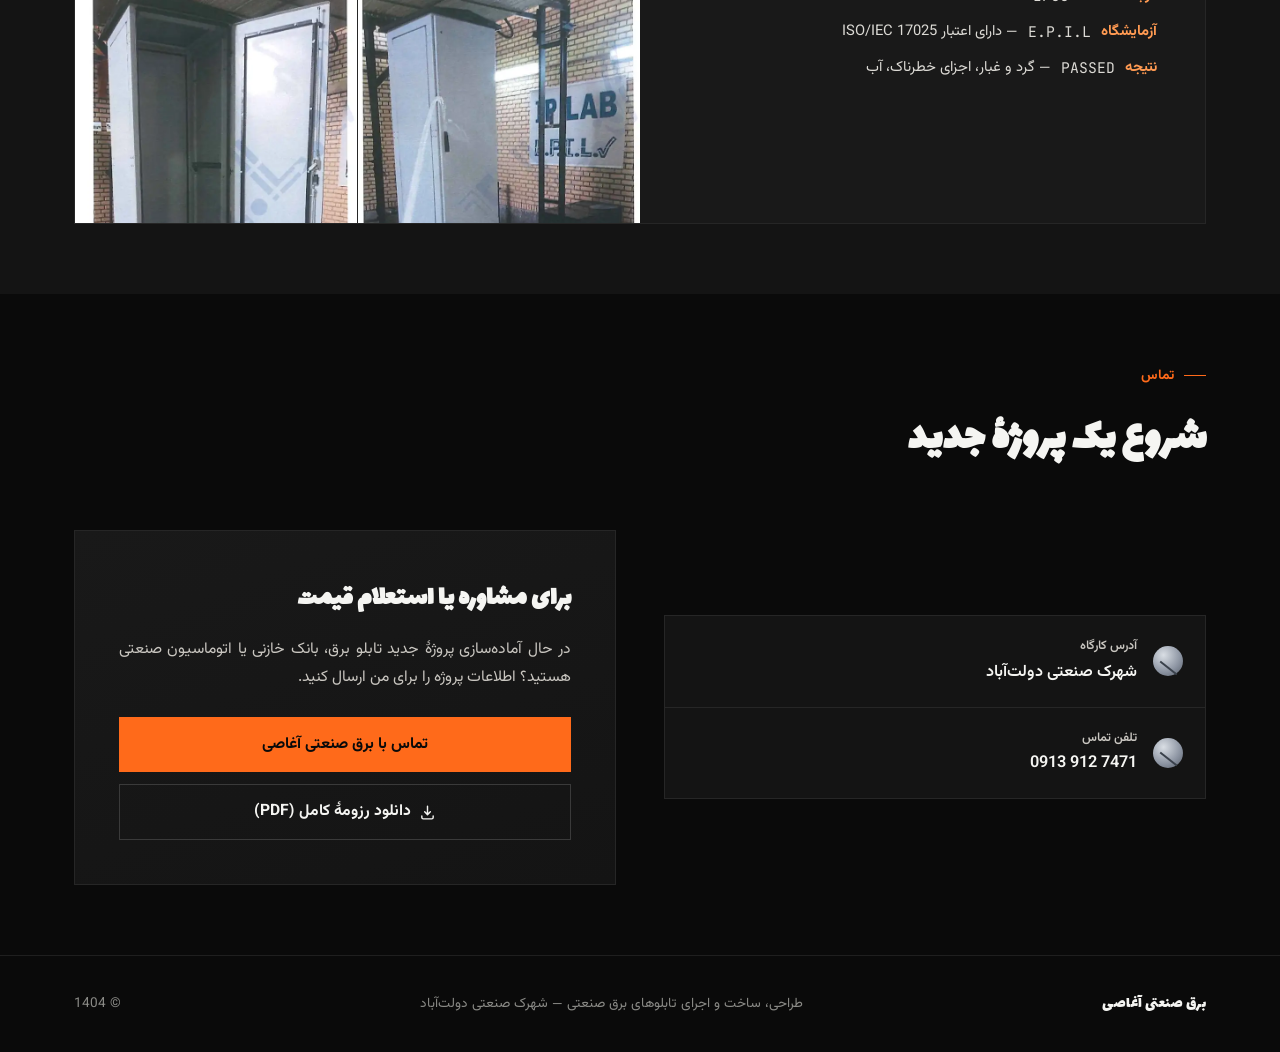
==== commit 8a8d27e0: "Shrink letter, certificate and hero images for faster loads Resize letters (800px) and certificate p" ====
--- a/index.html
+++ b/index.html
@@ -28,7 +28,8 @@
     <link rel="icon" type="image/svg+xml"
           href="data:image/svg+xml,%3Csvg xmlns='http://www.w3.org/2000/svg' viewBox='0 0 24 24'%3E%3Crect width='24' height='24' rx='4' fill='%230b0d10'/%3E%3Cpath d='M13 2 4 14h6l-1 8 9-12h-6l1-8Z' fill='%23f0a800'/%3E%3C/svg%3E">
     <script>document.documentElement.className+=" js"</script>
-    <link rel="preload" as="image" href="assets/img/hero.webp" fetchpriority="high">
+    <link rel="preload" as="image" href="assets/img/hero-m.webp" media="(max-width:800px)" fetchpriority="high">
+    <link rel="preload" as="image" href="assets/img/hero.webp" media="(min-width:801px)" fetchpriority="high">
 <link rel="preload" as="font" type="font/woff2" href="assets/fonts/Vazirmatn-arabic-b37f90.woff2" crossorigin>
 <link rel="stylesheet" href="assets/css/fonts.css">
     <link rel="stylesheet" href="assets/css/style.css">
--- a/assets/css/style.css
+++ b/assets/css/style.css
@@ -487,3 +487,5 @@
 .g-item:has(img.loaded)::before,.letter-frame:has(img.loaded)::before{display:none;}
 .gallery-grid.masonry .g-item{min-height:140px;}
 @media (prefers-reduced-motion:reduce){.g-item::before,.letter-frame::before{animation:none}}
+
+@media (max-width:800px){#heroPhoto{background-image:url(../img/hero-m.webp)!important;}}
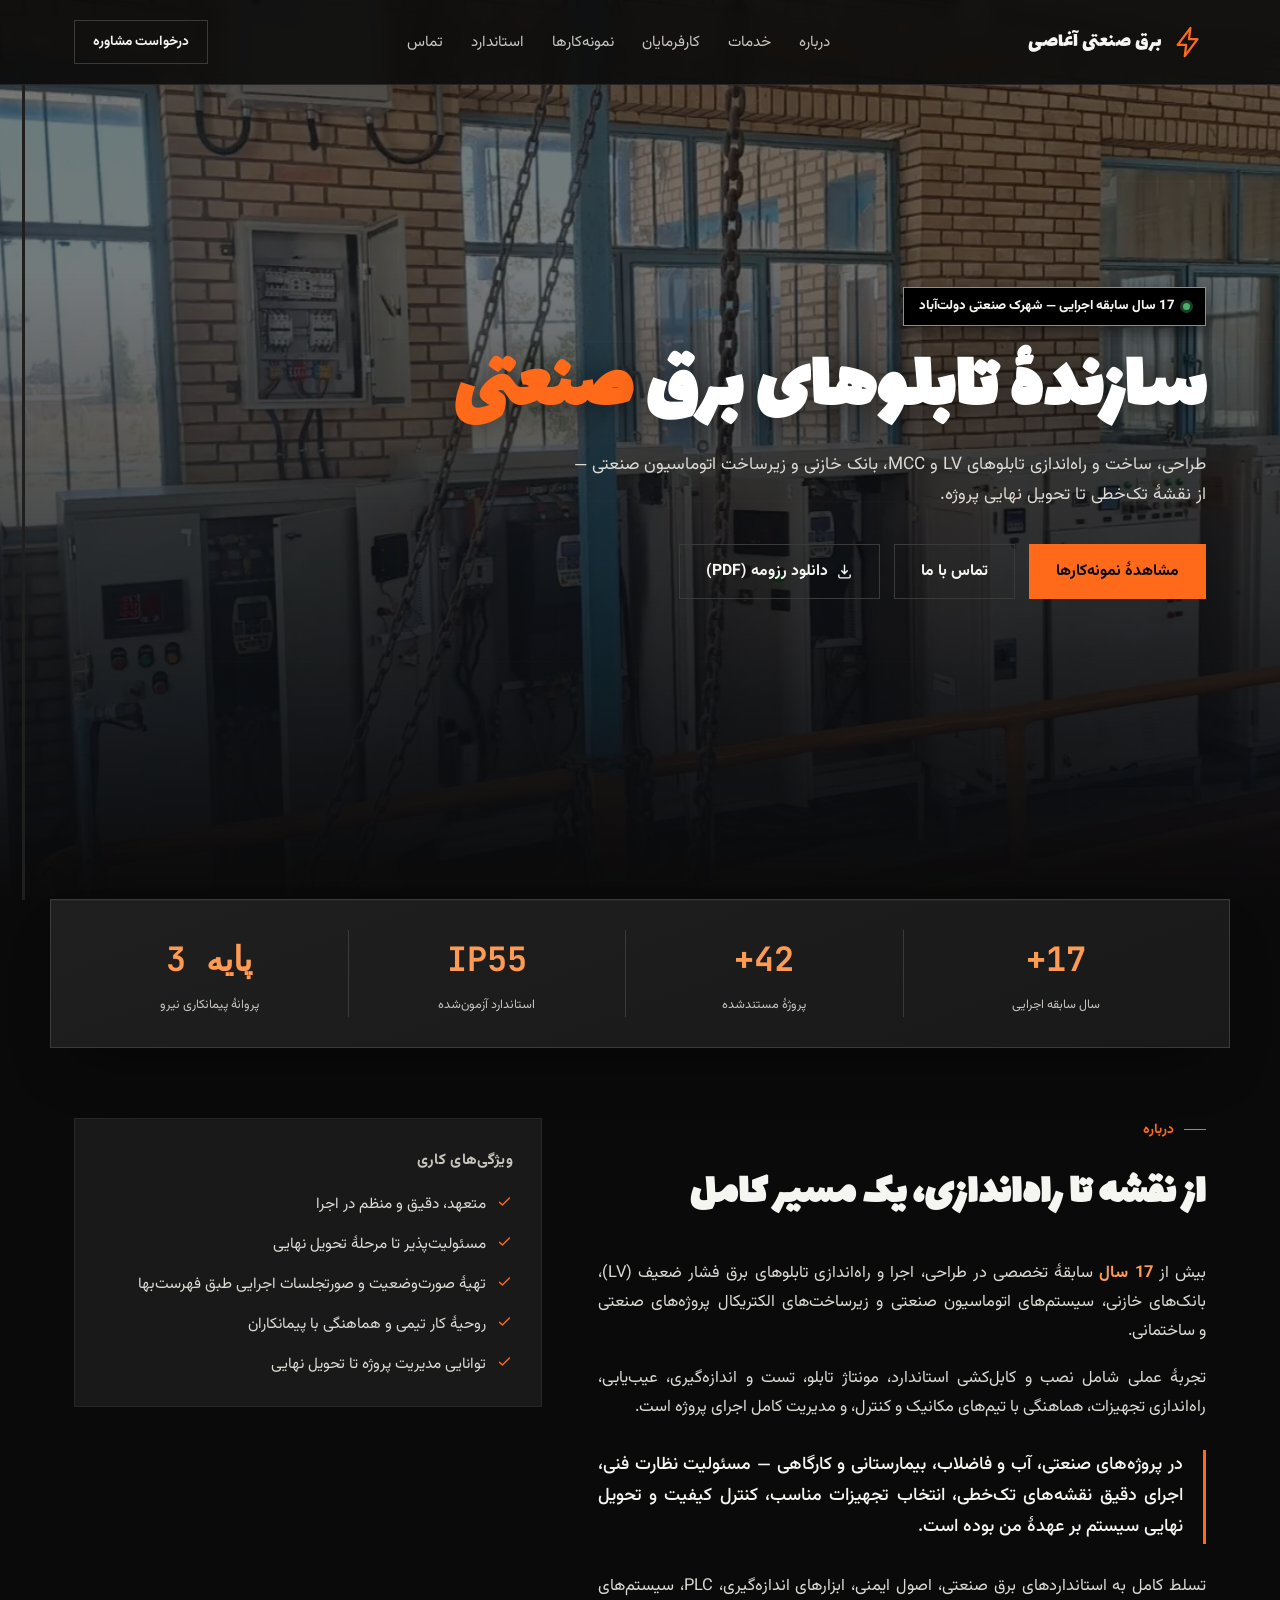
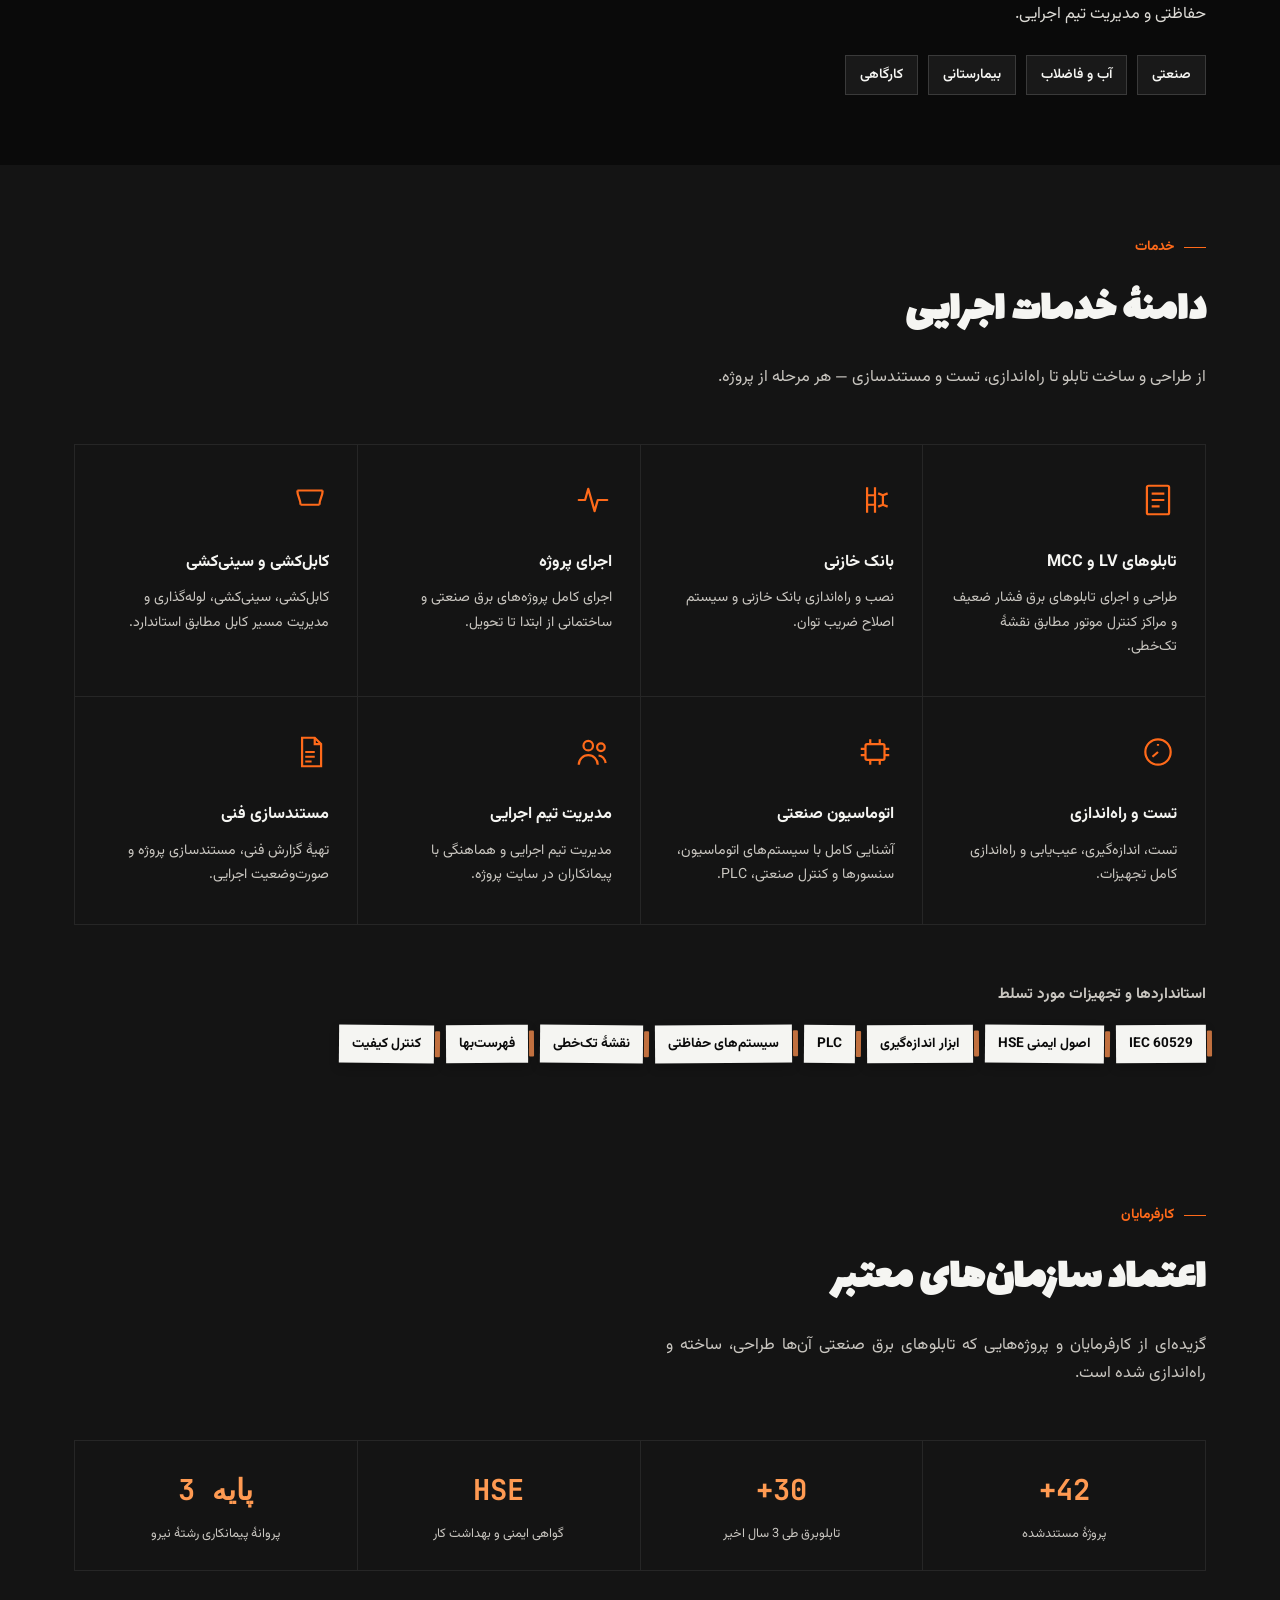
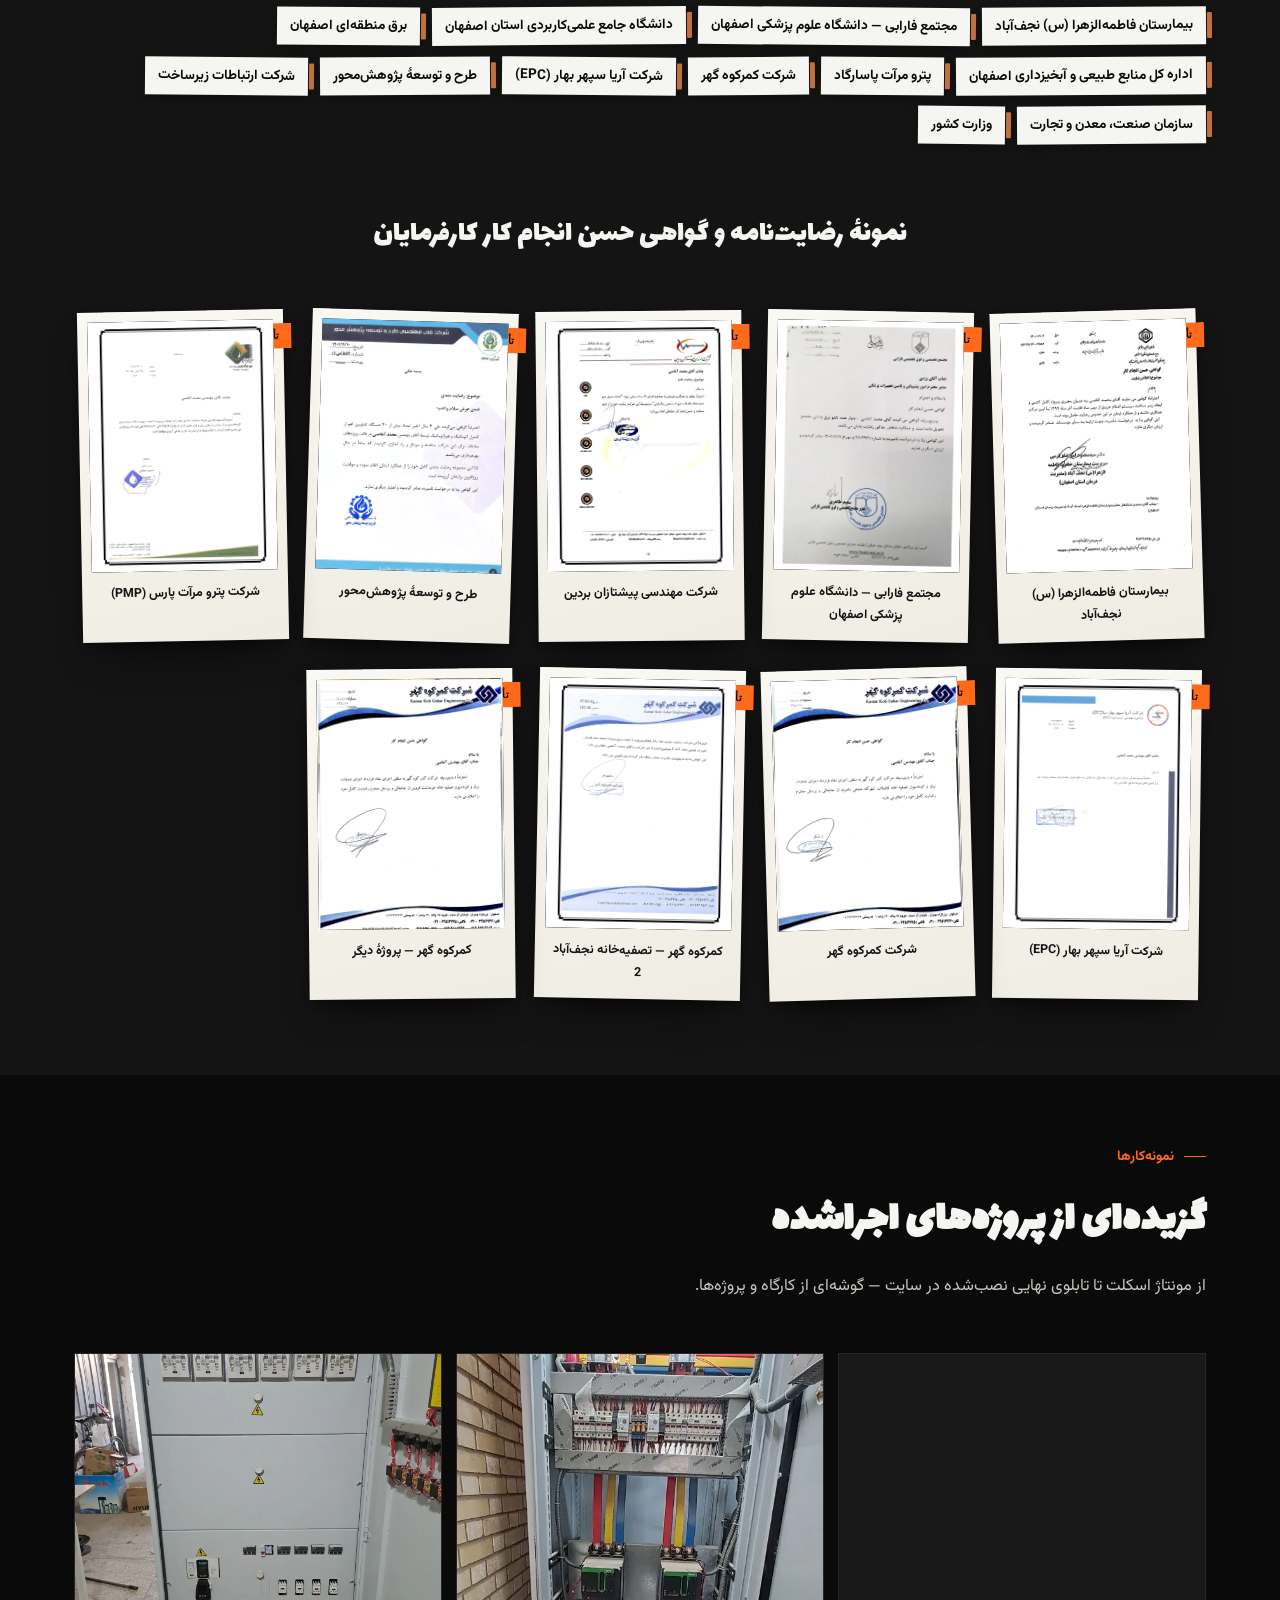
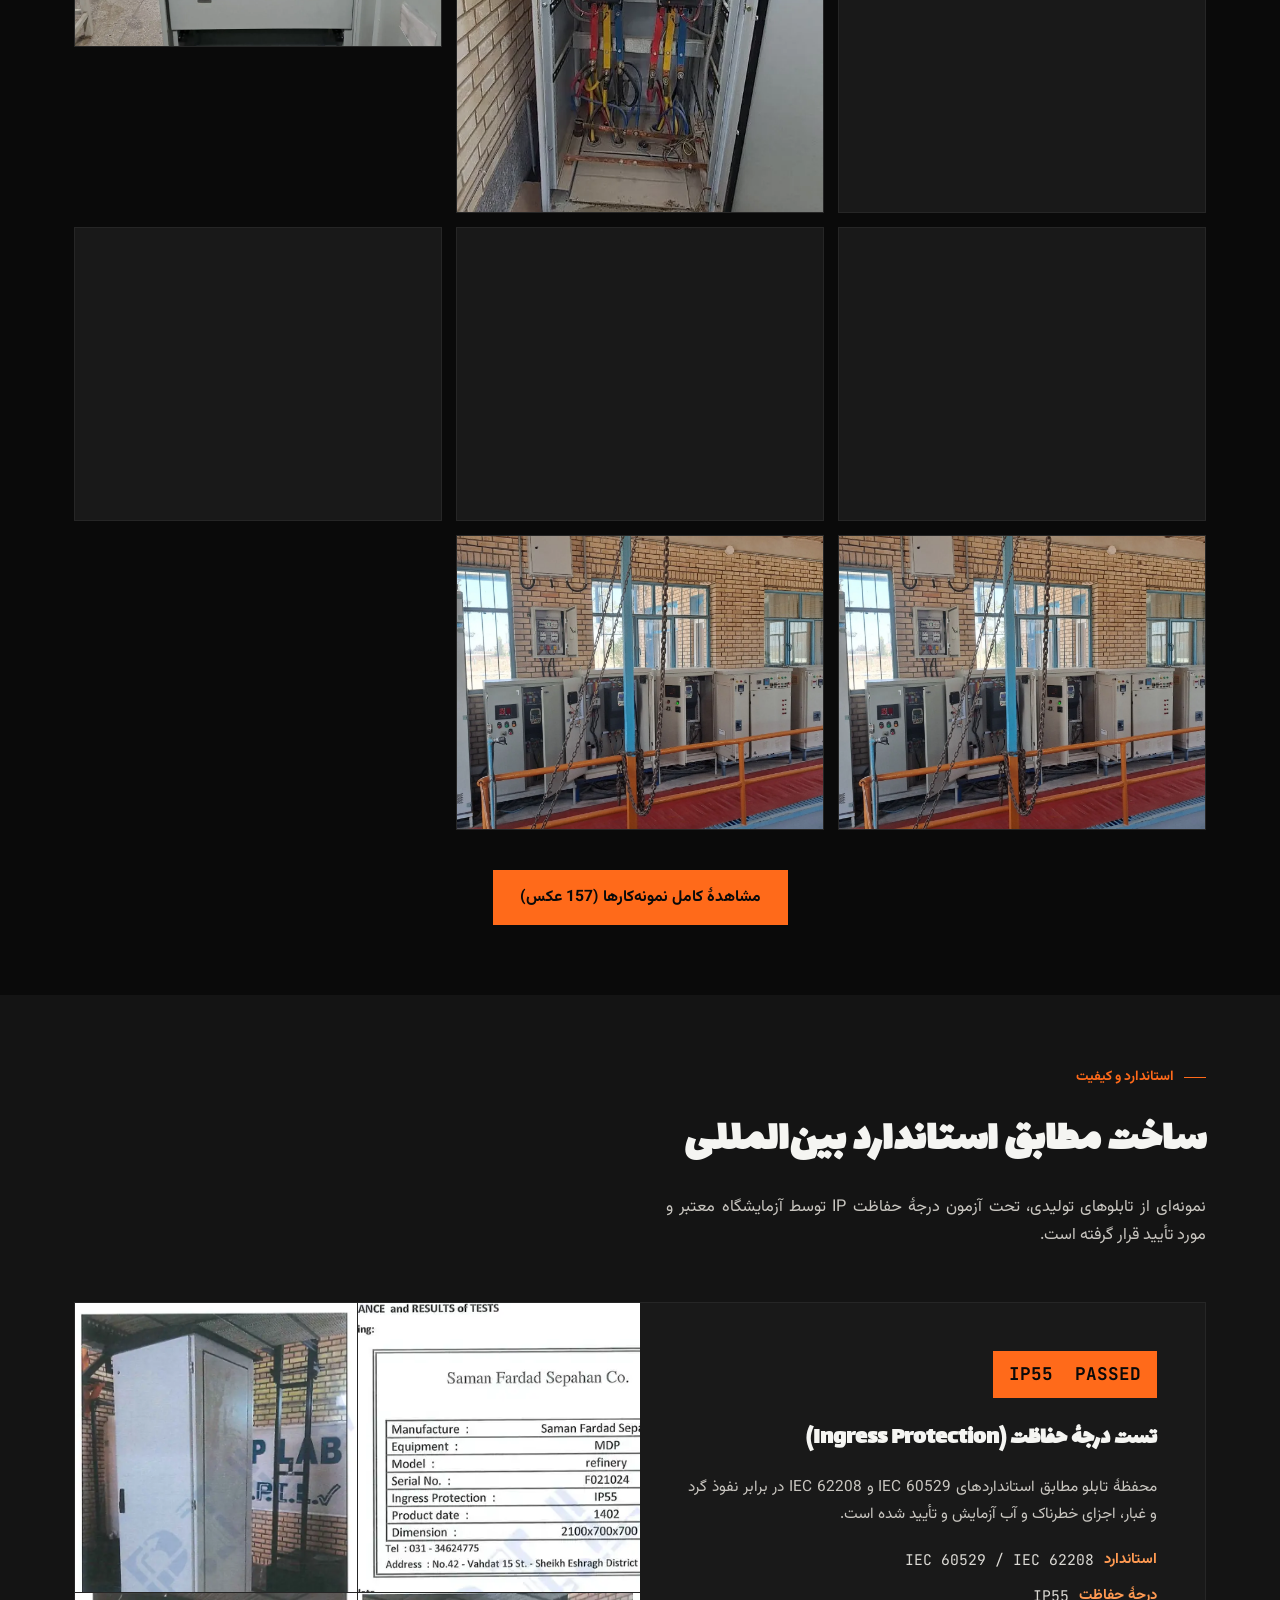
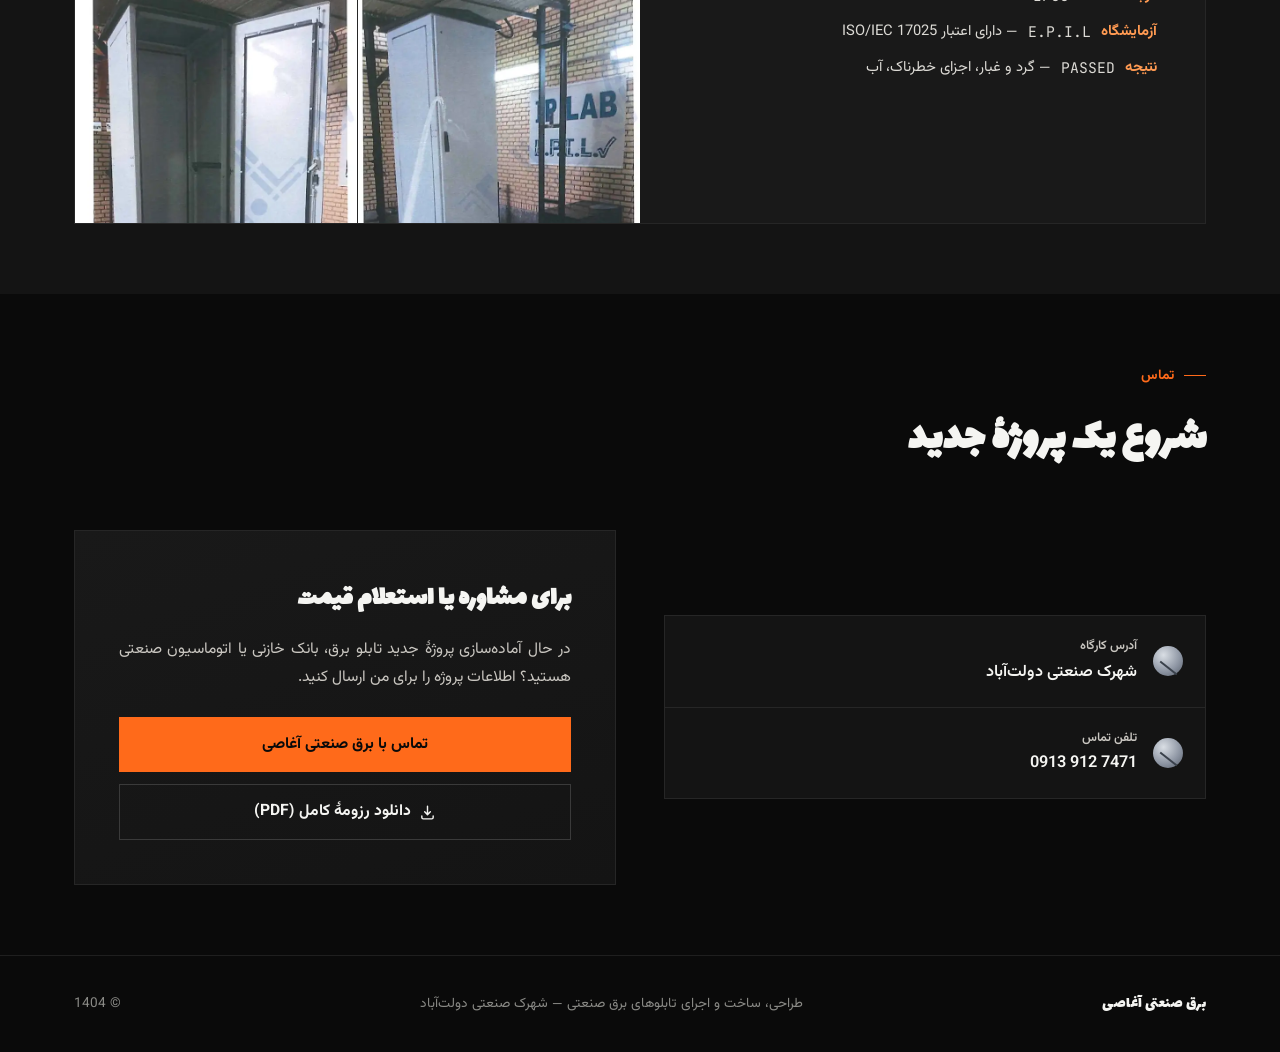
==== commit 56fcd888: "Inline font-face rules into main stylesheet to save a request Co-Authored-By: Claude Sonnet 5.5 <nor" ====
--- a/index.html
+++ b/index.html
@@ -31,7 +31,6 @@
     <link rel="preload" as="image" href="assets/img/hero-m.webp" media="(max-width:800px)" fetchpriority="high">
     <link rel="preload" as="image" href="assets/img/hero.webp" media="(min-width:801px)" fetchpriority="high">
 <link rel="preload" as="font" type="font/woff2" href="assets/fonts/Vazirmatn-arabic-b37f90.woff2" crossorigin>
-<link rel="stylesheet" href="assets/css/fonts.css">
     <link rel="stylesheet" href="assets/css/style.css">
     <script type="application/ld+json">
     {
--- a/assets/css/style.css
+++ b/assets/css/style.css
@@ -1,3 +1,140 @@
+@font-face {
+  font-family: 'JetBrains Mono';
+  font-style: normal;
+  font-weight: 400;
+  font-display: swap;
+  src: url(../fonts/JetBrainsMono-latin-480c06.woff2) format('woff2');
+  unicode-range: U+0000-00FF, U+0131, U+0152-0153, U+02BB-02BC, U+02C6, U+02DA, U+02DC, U+0304, U+0308, U+0329, U+2000-206F, U+20AC, U+2122, U+2191, U+2193, U+2212, U+2215, U+FEFF, U+FFFD;
+}
+@font-face {
+  font-family: 'JetBrains Mono';
+  font-style: normal;
+  font-weight: 500;
+  font-display: swap;
+  src: url(../fonts/JetBrainsMono-latin-480c06.woff2) format('woff2');
+  unicode-range: U+0000-00FF, U+0131, U+0152-0153, U+02BB-02BC, U+02C6, U+02DA, U+02DC, U+0304, U+0308, U+0329, U+2000-206F, U+20AC, U+2122, U+2191, U+2193, U+2212, U+2215, U+FEFF, U+FFFD;
+}
+@font-face {
+  font-family: 'JetBrains Mono';
+  font-style: normal;
+  font-weight: 700;
+  font-display: swap;
+  src: url(../fonts/JetBrainsMono-latin-480c06.woff2) format('woff2');
+  unicode-range: U+0000-00FF, U+0131, U+0152-0153, U+02BB-02BC, U+02C6, U+02DA, U+02DC, U+0304, U+0308, U+0329, U+2000-206F, U+20AC, U+2122, U+2191, U+2193, U+2212, U+2215, U+FEFF, U+FFFD;
+}
+@font-face {
+  font-family: 'Lalezar';
+  font-style: normal;
+  font-weight: 400;
+  font-display: swap;
+  src: url(../fonts/Lalezar-arabic-34b602.woff2) format('woff2');
+  unicode-range: U+0600-06FF, U+0750-077F, U+0870-0891, U+0897-08E1, U+08E3-08FF, U+200C-200E, U+2010-2011, U+204F, U+2E41, U+FB50-FDFF, U+FE70-FE74, U+FE76-FEFC, U+102E0-102FB, U+10E60-10E7E, U+10EC2-10EC7, U+10EC9-10EEE, U+10EF0-10EFF, U+1EE00-1EE03, U+1EE05-1EE1F, U+1EE21-1EE22, U+1EE24, U+1EE27, U+1EE29-1EE32, U+1EE34-1EE37, U+1EE39, U+1EE3B, U+1EE42, U+1EE47, U+1EE49, U+1EE4B, U+1EE4D-1EE4F, U+1EE51-1EE52, U+1EE54, U+1EE57, U+1EE59, U+1EE5B, U+1EE5D, U+1EE5F, U+1EE61-1EE62, U+1EE64, U+1EE67-1EE6A, U+1EE6C-1EE72, U+1EE74-1EE77, U+1EE79-1EE7C, U+1EE7E, U+1EE80-1EE89, U+1EE8B-1EE9B, U+1EEA1-1EEA3, U+1EEA5-1EEA9, U+1EEAB-1EEBB, U+1EEF0-1EEF1;
+}
+@font-face {
+  font-family: 'Lalezar';
+  font-style: normal;
+  font-weight: 400;
+  font-display: swap;
+  src: url(../fonts/Lalezar-latin-a7ab3b.woff2) format('woff2');
+  unicode-range: U+0000-00FF, U+0131, U+0152-0153, U+02BB-02BC, U+02C6, U+02DA, U+02DC, U+0304, U+0308, U+0329, U+2000-206F, U+20AC, U+2122, U+2191, U+2193, U+2212, U+2215, U+FEFF, U+FFFD;
+}
+@font-face {
+  font-family: 'Vazirmatn';
+  font-style: normal;
+  font-weight: 400;
+  font-display: swap;
+  src: url(../fonts/Vazirmatn-arabic-b37f90.woff2) format('woff2');
+  unicode-range: U+0600-06FF, U+0750-077F, U+0870-0891, U+0897-08E1, U+08E3-08FF, U+200C-200E, U+2010-2011, U+204F, U+2E41, U+FB50-FDFF, U+FE70-FE74, U+FE76-FEFC, U+102E0-102FB, U+10E60-10E7E, U+10EC2-10EC7, U+10EC9-10EEE, U+10EF0-10EFF, U+1EE00-1EE03, U+1EE05-1EE1F, U+1EE21-1EE22, U+1EE24, U+1EE27, U+1EE29-1EE32, U+1EE34-1EE37, U+1EE39, U+1EE3B, U+1EE42, U+1EE47, U+1EE49, U+1EE4B, U+1EE4D-1EE4F, U+1EE51-1EE52, U+1EE54, U+1EE57, U+1EE59, U+1EE5B, U+1EE5D, U+1EE5F, U+1EE61-1EE62, U+1EE64, U+1EE67-1EE6A, U+1EE6C-1EE72, U+1EE74-1EE77, U+1EE79-1EE7C, U+1EE7E, U+1EE80-1EE89, U+1EE8B-1EE9B, U+1EEA1-1EEA3, U+1EEA5-1EEA9, U+1EEAB-1EEBB, U+1EEF0-1EEF1;
+}
+@font-face {
+  font-family: 'Vazirmatn';
+  font-style: normal;
+  font-weight: 400;
+  font-display: swap;
+  src: url(../fonts/Vazirmatn-latin-f50a38.woff2) format('woff2');
+  unicode-range: U+0000-00FF, U+0131, U+0152-0153, U+02BB-02BC, U+02C6, U+02DA, U+02DC, U+0304, U+0308, U+0329, U+2000-206F, U+20AC, U+2122, U+2191, U+2193, U+2212, U+2215, U+FEFF, U+FFFD;
+}
+@font-face {
+  font-family: 'Vazirmatn';
+  font-style: normal;
+  font-weight: 500;
+  font-display: swap;
+  src: url(../fonts/Vazirmatn-arabic-b37f90.woff2) format('woff2');
+  unicode-range: U+0600-06FF, U+0750-077F, U+0870-0891, U+0897-08E1, U+08E3-08FF, U+200C-200E, U+2010-2011, U+204F, U+2E41, U+FB50-FDFF, U+FE70-FE74, U+FE76-FEFC, U+102E0-102FB, U+10E60-10E7E, U+10EC2-10EC7, U+10EC9-10EEE, U+10EF0-10EFF, U+1EE00-1EE03, U+1EE05-1EE1F, U+1EE21-1EE22, U+1EE24, U+1EE27, U+1EE29-1EE32, U+1EE34-1EE37, U+1EE39, U+1EE3B, U+1EE42, U+1EE47, U+1EE49, U+1EE4B, U+1EE4D-1EE4F, U+1EE51-1EE52, U+1EE54, U+1EE57, U+1EE59, U+1EE5B, U+1EE5D, U+1EE5F, U+1EE61-1EE62, U+1EE64, U+1EE67-1EE6A, U+1EE6C-1EE72, U+1EE74-1EE77, U+1EE79-1EE7C, U+1EE7E, U+1EE80-1EE89, U+1EE8B-1EE9B, U+1EEA1-1EEA3, U+1EEA5-1EEA9, U+1EEAB-1EEBB, U+1EEF0-1EEF1;
+}
+@font-face {
+  font-family: 'Vazirmatn';
+  font-style: normal;
+  font-weight: 500;
+  font-display: swap;
+  src: url(../fonts/Vazirmatn-latin-f50a38.woff2) format('woff2');
+  unicode-range: U+0000-00FF, U+0131, U+0152-0153, U+02BB-02BC, U+02C6, U+02DA, U+02DC, U+0304, U+0308, U+0329, U+2000-206F, U+20AC, U+2122, U+2191, U+2193, U+2212, U+2215, U+FEFF, U+FFFD;
+}
+@font-face {
+  font-family: 'Vazirmatn';
+  font-style: normal;
+  font-weight: 600;
+  font-display: swap;
+  src: url(../fonts/Vazirmatn-arabic-b37f90.woff2) format('woff2');
+  unicode-range: U+0600-06FF, U+0750-077F, U+0870-0891, U+0897-08E1, U+08E3-08FF, U+200C-200E, U+2010-2011, U+204F, U+2E41, U+FB50-FDFF, U+FE70-FE74, U+FE76-FEFC, U+102E0-102FB, U+10E60-10E7E, U+10EC2-10EC7, U+10EC9-10EEE, U+10EF0-10EFF, U+1EE00-1EE03, U+1EE05-1EE1F, U+1EE21-1EE22, U+1EE24, U+1EE27, U+1EE29-1EE32, U+1EE34-1EE37, U+1EE39, U+1EE3B, U+1EE42, U+1EE47, U+1EE49, U+1EE4B, U+1EE4D-1EE4F, U+1EE51-1EE52, U+1EE54, U+1EE57, U+1EE59, U+1EE5B, U+1EE5D, U+1EE5F, U+1EE61-1EE62, U+1EE64, U+1EE67-1EE6A, U+1EE6C-1EE72, U+1EE74-1EE77, U+1EE79-1EE7C, U+1EE7E, U+1EE80-1EE89, U+1EE8B-1EE9B, U+1EEA1-1EEA3, U+1EEA5-1EEA9, U+1EEAB-1EEBB, U+1EEF0-1EEF1;
+}
+@font-face {
+  font-family: 'Vazirmatn';
+  font-style: normal;
+  font-weight: 600;
+  font-display: swap;
+  src: url(../fonts/Vazirmatn-latin-f50a38.woff2) format('woff2');
+  unicode-range: U+0000-00FF, U+0131, U+0152-0153, U+02BB-02BC, U+02C6, U+02DA, U+02DC, U+0304, U+0308, U+0329, U+2000-206F, U+20AC, U+2122, U+2191, U+2193, U+2212, U+2215, U+FEFF, U+FFFD;
+}
+@font-face {
+  font-family: 'Vazirmatn';
+  font-style: normal;
+  font-weight: 700;
+  font-display: swap;
+  src: url(../fonts/Vazirmatn-arabic-b37f90.woff2) format('woff2');
+  unicode-range: U+0600-06FF, U+0750-077F, U+0870-0891, U+0897-08E1, U+08E3-08FF, U+200C-200E, U+2010-2011, U+204F, U+2E41, U+FB50-FDFF, U+FE70-FE74, U+FE76-FEFC, U+102E0-102FB, U+10E60-10E7E, U+10EC2-10EC7, U+10EC9-10EEE, U+10EF0-10EFF, U+1EE00-1EE03, U+1EE05-1EE1F, U+1EE21-1EE22, U+1EE24, U+1EE27, U+1EE29-1EE32, U+1EE34-1EE37, U+1EE39, U+1EE3B, U+1EE42, U+1EE47, U+1EE49, U+1EE4B, U+1EE4D-1EE4F, U+1EE51-1EE52, U+1EE54, U+1EE57, U+1EE59, U+1EE5B, U+1EE5D, U+1EE5F, U+1EE61-1EE62, U+1EE64, U+1EE67-1EE6A, U+1EE6C-1EE72, U+1EE74-1EE77, U+1EE79-1EE7C, U+1EE7E, U+1EE80-1EE89, U+1EE8B-1EE9B, U+1EEA1-1EEA3, U+1EEA5-1EEA9, U+1EEAB-1EEBB, U+1EEF0-1EEF1;
+}
+@font-face {
+  font-family: 'Vazirmatn';
+  font-style: normal;
+  font-weight: 700;
+  font-display: swap;
+  src: url(../fonts/Vazirmatn-latin-f50a38.woff2) format('woff2');
+  unicode-range: U+0000-00FF, U+0131, U+0152-0153, U+02BB-02BC, U+02C6, U+02DA, U+02DC, U+0304, U+0308, U+0329, U+2000-206F, U+20AC, U+2122, U+2191, U+2193, U+2212, U+2215, U+FEFF, U+FFFD;
+}
+@font-face {
+  font-family: 'Vazirmatn';
+  font-style: normal;
+  font-weight: 800;
+  font-display: swap;
+  src: url(../fonts/Vazirmatn-arabic-b37f90.woff2) format('woff2');
+  unicode-range: U+0600-06FF, U+0750-077F, U+0870-0891, U+0897-08E1, U+08E3-08FF, U+200C-200E, U+2010-2011, U+204F, U+2E41, U+FB50-FDFF, U+FE70-FE74, U+FE76-FEFC, U+102E0-102FB, U+10E60-10E7E, U+10EC2-10EC7, U+10EC9-10EEE, U+10EF0-10EFF, U+1EE00-1EE03, U+1EE05-1EE1F, U+1EE21-1EE22, U+1EE24, U+1EE27, U+1EE29-1EE32, U+1EE34-1EE37, U+1EE39, U+1EE3B, U+1EE42, U+1EE47, U+1EE49, U+1EE4B, U+1EE4D-1EE4F, U+1EE51-1EE52, U+1EE54, U+1EE57, U+1EE59, U+1EE5B, U+1EE5D, U+1EE5F, U+1EE61-1EE62, U+1EE64, U+1EE67-1EE6A, U+1EE6C-1EE72, U+1EE74-1EE77, U+1EE79-1EE7C, U+1EE7E, U+1EE80-1EE89, U+1EE8B-1EE9B, U+1EEA1-1EEA3, U+1EEA5-1EEA9, U+1EEAB-1EEBB, U+1EEF0-1EEF1;
+}
+@font-face {
+  font-family: 'Vazirmatn';
+  font-style: normal;
+  font-weight: 800;
+  font-display: swap;
+  src: url(../fonts/Vazirmatn-latin-f50a38.woff2) format('woff2');
+  unicode-range: U+0000-00FF, U+0131, U+0152-0153, U+02BB-02BC, U+02C6, U+02DA, U+02DC, U+0304, U+0308, U+0329, U+2000-206F, U+20AC, U+2122, U+2191, U+2193, U+2212, U+2215, U+FEFF, U+FFFD;
+}
+@font-face {
+  font-family: 'Vazirmatn';
+  font-style: normal;
+  font-weight: 900;
+  font-display: swap;
+  src: url(../fonts/Vazirmatn-arabic-b37f90.woff2) format('woff2');
+  unicode-range: U+0600-06FF, U+0750-077F, U+0870-0891, U+0897-08E1, U+08E3-08FF, U+200C-200E, U+2010-2011, U+204F, U+2E41, U+FB50-FDFF, U+FE70-FE74, U+FE76-FEFC, U+102E0-102FB, U+10E60-10E7E, U+10EC2-10EC7, U+10EC9-10EEE, U+10EF0-10EFF, U+1EE00-1EE03, U+1EE05-1EE1F, U+1EE21-1EE22, U+1EE24, U+1EE27, U+1EE29-1EE32, U+1EE34-1EE37, U+1EE39, U+1EE3B, U+1EE42, U+1EE47, U+1EE49, U+1EE4B, U+1EE4D-1EE4F, U+1EE51-1EE52, U+1EE54, U+1EE57, U+1EE59, U+1EE5B, U+1EE5D, U+1EE5F, U+1EE61-1EE62, U+1EE64, U+1EE67-1EE6A, U+1EE6C-1EE72, U+1EE74-1EE77, U+1EE79-1EE7C, U+1EE7E, U+1EE80-1EE89, U+1EE8B-1EE9B, U+1EEA1-1EEA3, U+1EEA5-1EEA9, U+1EEAB-1EEBB, U+1EEF0-1EEF1;
+}
+@font-face {
+  font-family: 'Vazirmatn';
+  font-style: normal;
+  font-weight: 900;
+  font-display: swap;
+  src: url(../fonts/Vazirmatn-latin-f50a38.woff2) format('woff2');
+  unicode-range: U+0000-00FF, U+0131, U+0152-0153, U+02BB-02BC, U+02C6, U+02DA, U+02DC, U+0304, U+0308, U+0329, U+2000-206F, U+20AC, U+2122, U+2191, U+2193, U+2212, U+2215, U+FEFF, U+FFFD;
+}
+
   :root{
     --graphite-950:#0a0a0a;
     --graphite-900:#141414;
